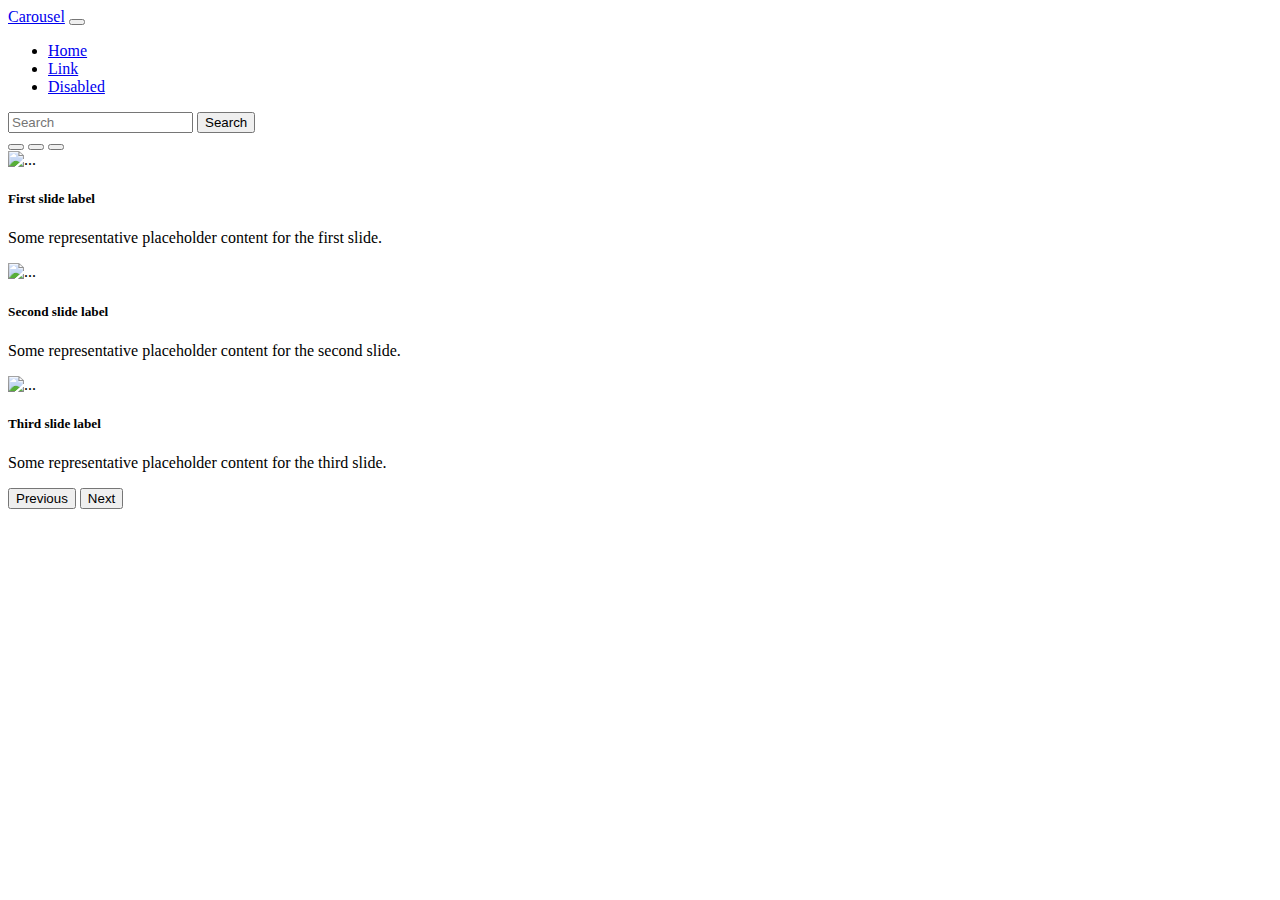
==== index.html @ de1210f0 "Add files via upload" ====
<!DOCTYPE html>
<html lang="en">
  <head>
    <meta charset="UTF-8" />
    <meta http-equiv="X-UA-Compatible" content="IE=edge" />
    <meta name="viewport" content="width=device-width, initial-scale=1.0" />
    <title>Carousel Page</title>
    <!-- <link
      rel="canonical"
      href="https://getbootstrap.com/docs/5.0/examples/carousel/"
    /> -->
    <!-- Bootstrap core CSS -->
    <link
      href="https://cdn.jsdelivr.net/npm/bootstrap@5.0.2/dist/css/bootstrap.min.css"
      rel="stylesheet"
      integrity="sha384-EVSTQN3/azprG1Anm3QDgpJLIm9Nao0Yz1ztcQTwFspd3yD65VohhpuuCOmLASjC"
      crossorigin="anonymous"
    />
    <!-- Custom style sheet -->
    <link rel="stylesheet" href="style.css" />
  </head>
  <body>
    <header>
      <nav class="navbar navbar-expand-lg navbar-dark bg-dark fixed-top">
        <div class="container-fluid">
          <a class="navbar-brand" href="#">Carousel</a>
          <button
            class="navbar-toggler"
            type="button"
            data-bs-toggle="collapse"
            data-bs-target="#navbarScroll"
            aria-controls="navbarScroll"
            aria-expanded="false"
            aria-label="Toggle navigation"
          >
            <span class="navbar-toggler-icon"></span>
          </button>
          <div class="collapse navbar-collapse" id="navbarScroll">
            <ul
              class="navbar-nav me-auto my-2 my-lg-0 navbar-nav-scroll"
              style="--bs-scroll-height: 100px"
            >
              <li class="nav-item">
                <a class="nav-link active" aria-current="page" href="#">Home</a>
              </li>
              <li class="nav-item">
                <a class="nav-link" href="#">Link</a>
              </li>

              <li class="nav-item">
                <a
                  class="nav-link disabled"
                  href="#"
                  tabindex="-1"
                  aria-disabled="true"
                  >Disabled</a
                >
              </li>
            </ul>
            <form class="d-flex">
              <input
                class="form-control me-2"
                type="search"
                placeholder="Search"
                aria-label="Search"
              />
              <button class="btn btn-outline-success" type="submit">
                Search
              </button>
            </form>
          </div>
        </div>
      </nav>
    </header>
    <div
      id="carouselExampleCaptions"
      class="carousel slide"
      data-bs-ride="carousel"
    >
      <div class="carousel-indicators">
        <button
          type="button"
          data-bs-target="#carouselExampleCaptions"
          data-bs-slide-to="0"
          class="active"
          aria-current="true"
          aria-label="Slide 1"
        ></button>
        <button
          type="button"
          data-bs-target="#carouselExampleCaptions"
          data-bs-slide-to="1"
          aria-label="Slide 2"
        ></button>
        <button
          type="button"
          data-bs-target="#carouselExampleCaptions"
          data-bs-slide-to="2"
          aria-label="Slide 3"
        ></button>
      </div>
      <div class="carousel-inner">
        <div class="carousel-item active">
          <img
            src="https://images.unsplash.com/photo-1663875928932-3bf9dba77e26?ixlib=rb-1.2.1&ixid=MnwxMjA3fDB8MHxwaG90by1wYWdlfHx8fGVufDB8fHx8&auto=format&fit=crop&w=1170&q=80"
            class="d-block w-100"
            alt="..."
          />
          <div class="carousel-caption d-none d-md-block">
            <h5>First slide label</h5>
            <p>Some representative placeholder content for the first slide.</p>
          </div>
        </div>
        <div class="carousel-item">
          <img
            src="https://images.unsplash.com/photo-1553531888-973dce69bd1f?ixlib=rb-1.2.1&ixid=MnwxMjA3fDF8MHxwaG90by1wYWdlfHx8fGVufDB8fHx8&auto=format&fit=crop&w=1460&q=80"
            class="d-block w-100"
            alt="..."
          />
          <div class="carousel-caption d-none d-md-block">
            <h5>Second slide label</h5>
            <p>Some representative placeholder content for the second slide.</p>
          </div>
        </div>
        <div class="carousel-item">
          <img
            src="https://images.unsplash.com/photo-1663895832076-5715b1f7c59b?ixlib=rb-1.2.1&ixid=MnwxMjA3fDB8MHxwaG90by1wYWdlfHx8fGVufDB8fHx8&auto=format&fit=crop&w=1170&q=80"
            class="d-block w-100"
            alt="..."
          />
          <div class="carousel-caption d-none d-md-block">
            <h5>Third slide label</h5>
            <p>Some representative placeholder content for the third slide.</p>
          </div>
        </div>
      </div>
      <button
        class="carousel-control-prev"
        type="button"
        data-bs-target="#carouselExampleCaptions"
        data-bs-slide="prev"
      >
        <span class="carousel-control-prev-icon" aria-hidden="true"></span>
        <span class="visually-hidden">Previous</span>
      </button>
      <button
        class="carousel-control-next"
        type="button"
        data-bs-target="#carouselExampleCaptions"
        data-bs-slide="next"
      >
        <span class="carousel-control-next-icon" aria-hidden="true"></span>
        <span class="visually-hidden">Next</span>
      </button>
    </div>
    <!-- Bootstrap JS -->
    <script
      src="https://cdn.jsdelivr.net/npm/bootstrap@5.0.2/dist/js/bootstrap.bundle.min.js"
      integrity="sha384-MrcW6ZMFYlzcLA8Nl+NtUVF0sA7MsXsP1UyJoMp4YLEuNSfAP+JcXn/tWtIaxVXM"
      crossorigin="anonymous"
    ></script>
  </body>
</html>
---- style.css ----
.carousel-item {
  max-height: 600px;
}
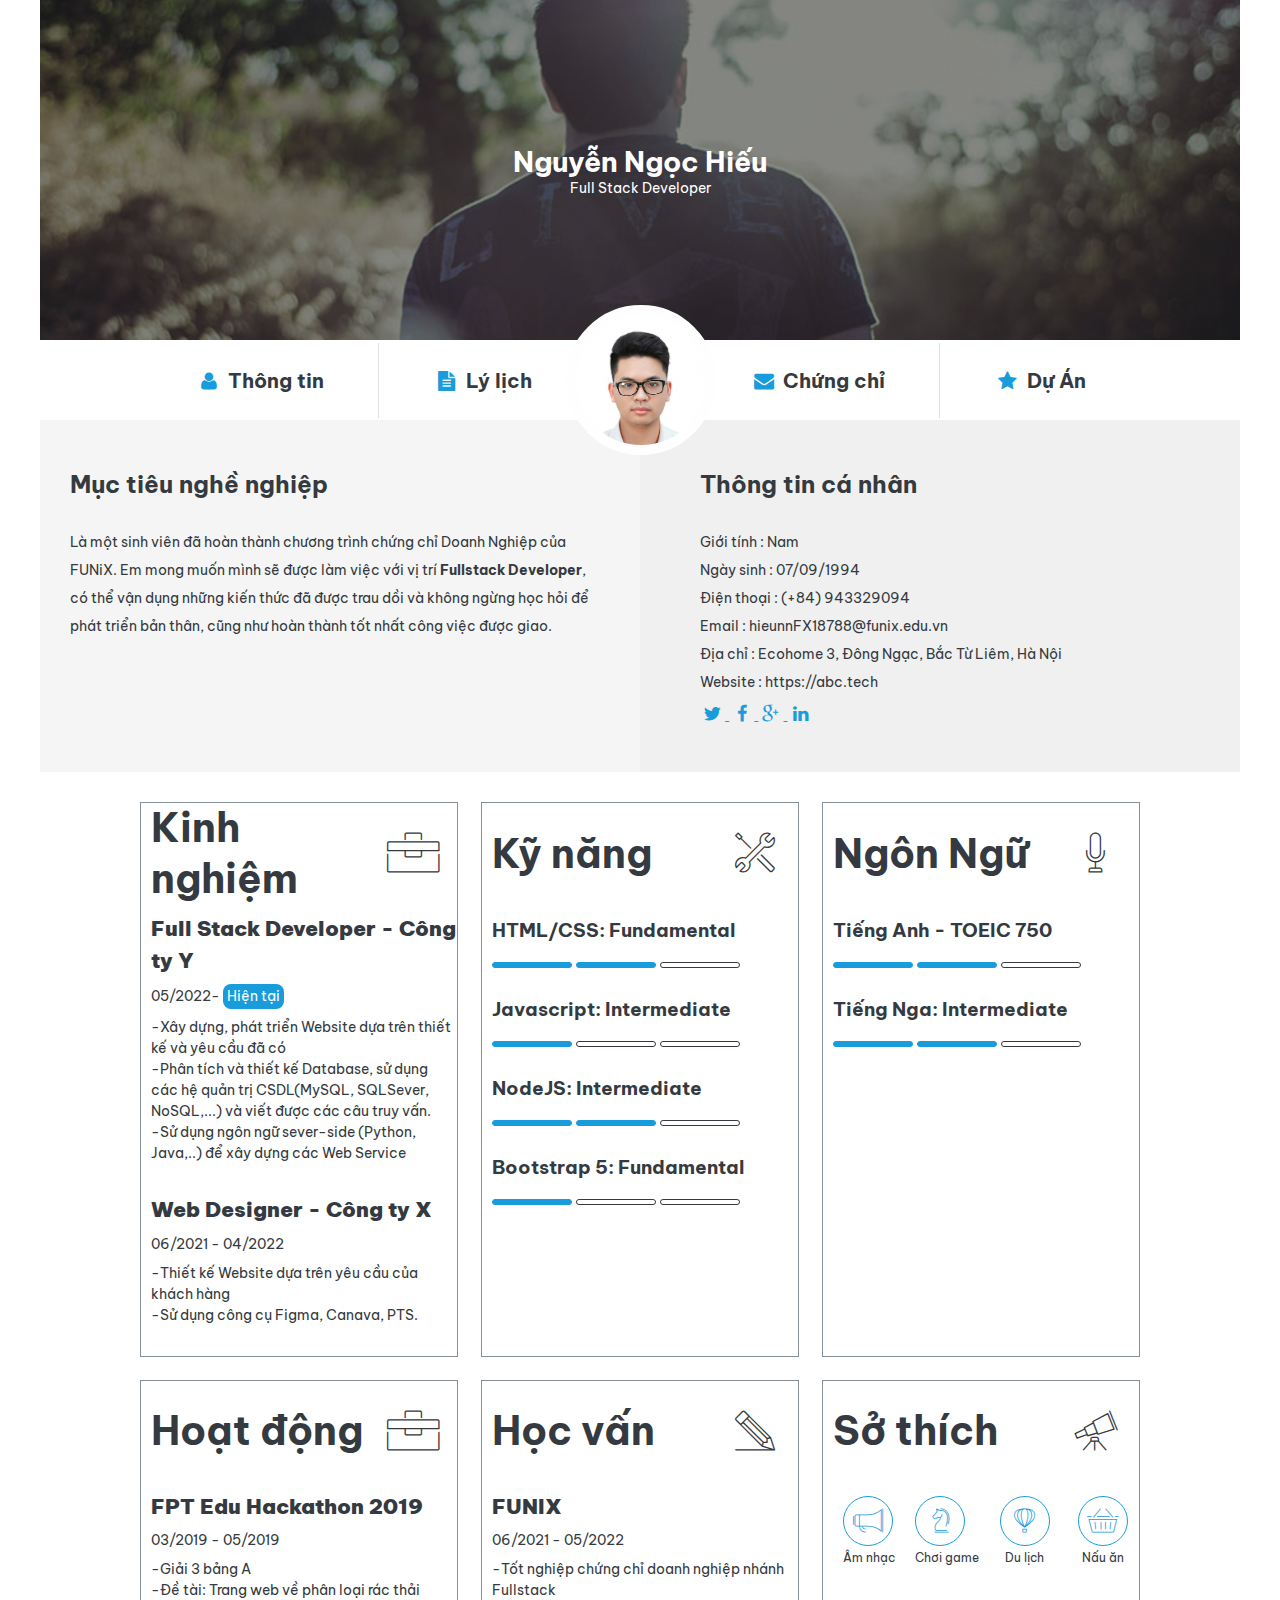
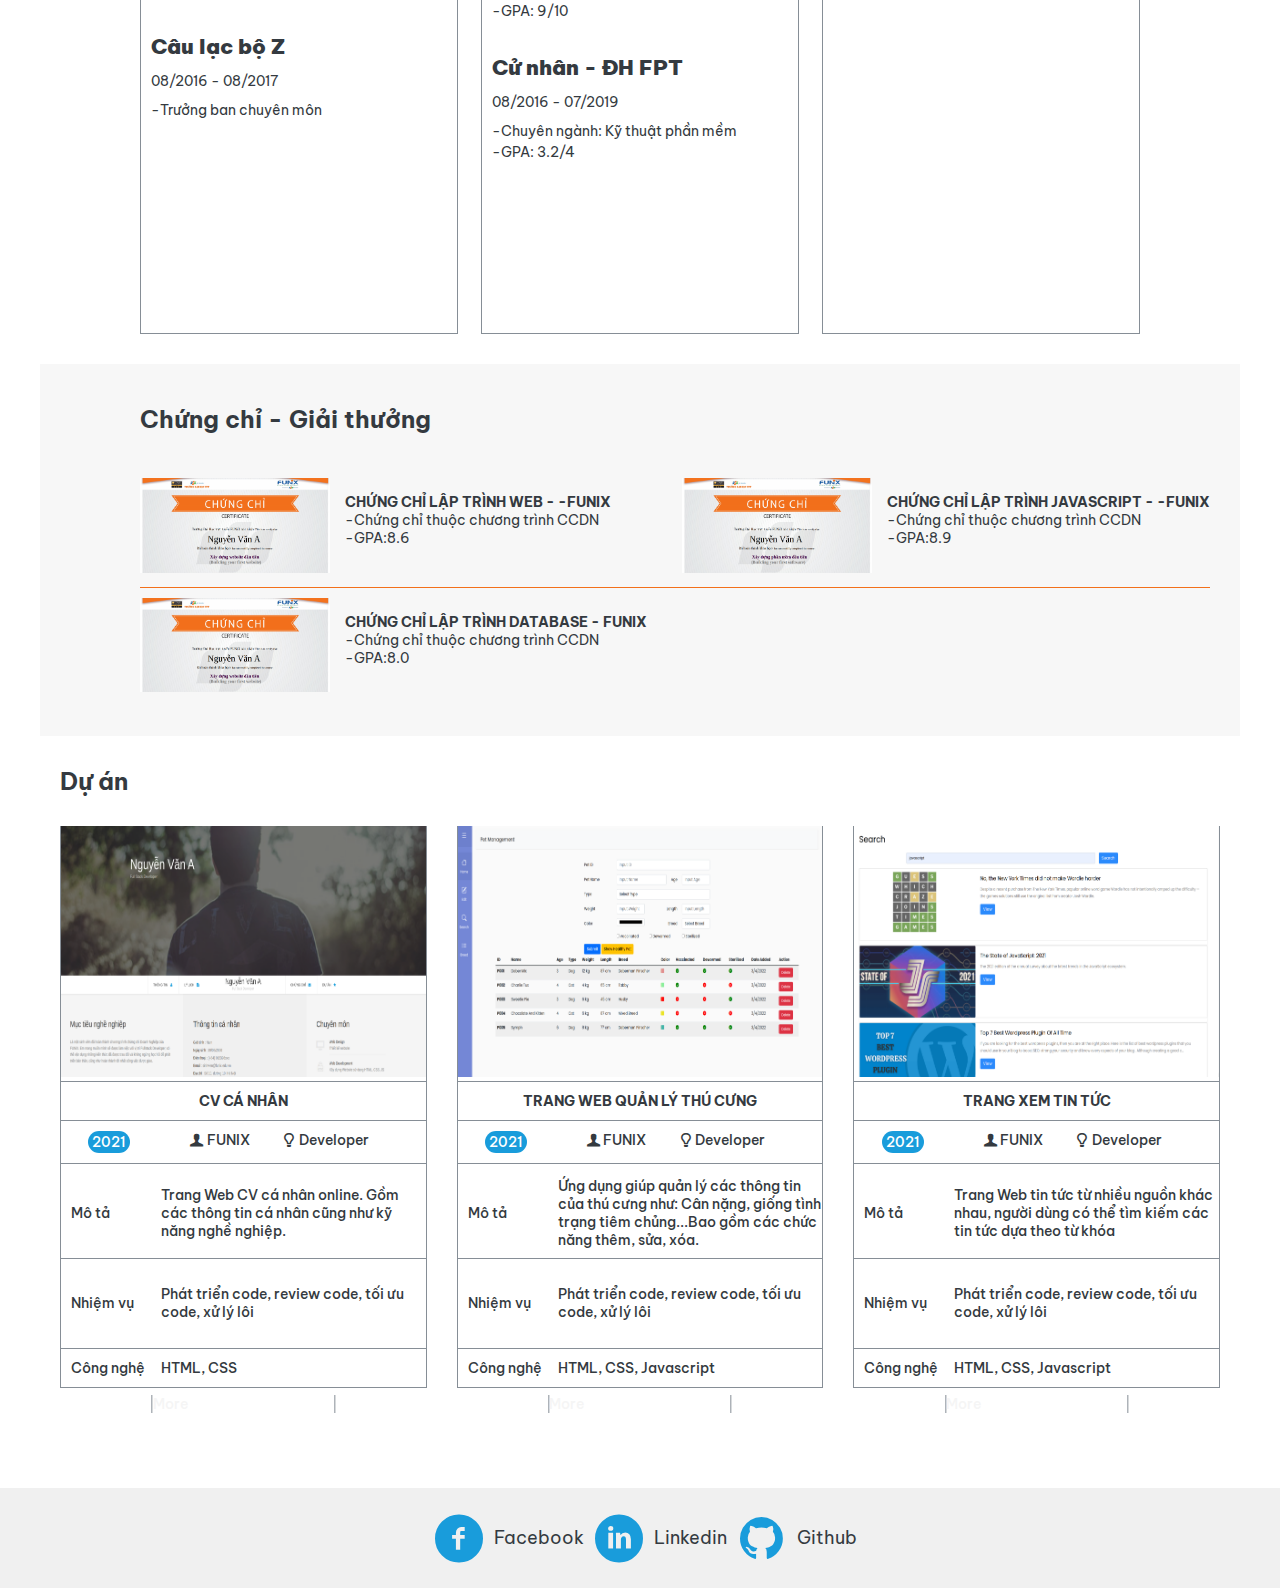
==== commit 9bb14ae5: "Add files via upload" ====
--- a/index.html
+++ b/index.html
@@ -1,163 +1,548 @@
-<!DOCTYPE html>
-<html lang="en">
-  <head>
-    <meta charset="UTF-8" />
-    <meta http-equiv="X-UA-Compatible" content="IE=edge" />
-    <meta name="viewport" content="width=device-width, initial-scale=1.0" />
-    <title>Carousel Page</title>
-    <!-- <link
-      rel="canonical"
-      href="https://getbootstrap.com/docs/5.0/examples/carousel/"
-    /> -->
-    <!-- Bootstrap core CSS -->
-    <link
-      href="https://cdn.jsdelivr.net/npm/bootstrap@5.0.2/dist/css/bootstrap.min.css"
-      rel="stylesheet"
-      integrity="sha384-EVSTQN3/azprG1Anm3QDgpJLIm9Nao0Yz1ztcQTwFspd3yD65VohhpuuCOmLASjC"
-      crossorigin="anonymous"
-    />
-    <!-- Custom style sheet -->
-    <link rel="stylesheet" href="style.css" />
-  </head>
-  <body>
-    <header>
-      <nav class="navbar navbar-expand-lg navbar-dark bg-dark fixed-top">
-        <div class="container-fluid">
-          <a class="navbar-brand" href="#">Carousel</a>
-          <button
-            class="navbar-toggler"
-            type="button"
-            data-bs-toggle="collapse"
-            data-bs-target="#navbarScroll"
-            aria-controls="navbarScroll"
-            aria-expanded="false"
-            aria-label="Toggle navigation"
-          >
-            <span class="navbar-toggler-icon"></span>
-          </button>
-          <div class="collapse navbar-collapse" id="navbarScroll">
-            <ul
-              class="navbar-nav me-auto my-2 my-lg-0 navbar-nav-scroll"
-              style="--bs-scroll-height: 100px"
-            >
-              <li class="nav-item">
-                <a class="nav-link active" aria-current="page" href="#">Home</a>
-              </li>
-              <li class="nav-item">
-                <a class="nav-link" href="#">Link</a>
-              </li>
-
-              <li class="nav-item">
-                <a
-                  class="nav-link disabled"
-                  href="#"
-                  tabindex="-1"
-                  aria-disabled="true"
-                  >Disabled</a
-                >
-              </li>
-            </ul>
-            <form class="d-flex">
-              <input
-                class="form-control me-2"
-                type="search"
-                placeholder="Search"
-                aria-label="Search"
-              />
-              <button class="btn btn-outline-success" type="submit">
-                Search
-              </button>
-            </form>
-          </div>
-        </div>
-      </nav>
-    </header>
-    <div
-      id="carouselExampleCaptions"
-      class="carousel slide"
-      data-bs-ride="carousel"
-    >
-      <div class="carousel-indicators">
-        <button
-          type="button"
-          data-bs-target="#carouselExampleCaptions"
-          data-bs-slide-to="0"
-          class="active"
-          aria-current="true"
-          aria-label="Slide 1"
-        ></button>
-        <button
-          type="button"
-          data-bs-target="#carouselExampleCaptions"
-          data-bs-slide-to="1"
-          aria-label="Slide 2"
-        ></button>
-        <button
-          type="button"
-          data-bs-target="#carouselExampleCaptions"
-          data-bs-slide-to="2"
-          aria-label="Slide 3"
-        ></button>
-      </div>
-      <div class="carousel-inner">
-        <div class="carousel-item active">
-          <img
-            src="https://images.unsplash.com/photo-1663875928932-3bf9dba77e26?ixlib=rb-1.2.1&ixid=MnwxMjA3fDB8MHxwaG90by1wYWdlfHx8fGVufDB8fHx8&auto=format&fit=crop&w=1170&q=80"
-            class="d-block w-100"
-            alt="..."
-          />
-          <div class="carousel-caption d-none d-md-block">
-            <h5>First slide label</h5>
-            <p>Some representative placeholder content for the first slide.</p>
-          </div>
-        </div>
-        <div class="carousel-item">
-          <img
-            src="https://images.unsplash.com/photo-1553531888-973dce69bd1f?ixlib=rb-1.2.1&ixid=MnwxMjA3fDF8MHxwaG90by1wYWdlfHx8fGVufDB8fHx8&auto=format&fit=crop&w=1460&q=80"
-            class="d-block w-100"
-            alt="..."
-          />
-          <div class="carousel-caption d-none d-md-block">
-            <h5>Second slide label</h5>
-            <p>Some representative placeholder content for the second slide.</p>
-          </div>
-        </div>
-        <div class="carousel-item">
-          <img
-            src="https://images.unsplash.com/photo-1663895832076-5715b1f7c59b?ixlib=rb-1.2.1&ixid=MnwxMjA3fDB8MHxwaG90by1wYWdlfHx8fGVufDB8fHx8&auto=format&fit=crop&w=1170&q=80"
-            class="d-block w-100"
-            alt="..."
-          />
-          <div class="carousel-caption d-none d-md-block">
-            <h5>Third slide label</h5>
-            <p>Some representative placeholder content for the third slide.</p>
-          </div>
-        </div>
-      </div>
-      <button
-        class="carousel-control-prev"
-        type="button"
-        data-bs-target="#carouselExampleCaptions"
-        data-bs-slide="prev"
-      >
-        <span class="carousel-control-prev-icon" aria-hidden="true"></span>
-        <span class="visually-hidden">Previous</span>
-      </button>
-      <button
-        class="carousel-control-next"
-        type="button"
-        data-bs-target="#carouselExampleCaptions"
-        data-bs-slide="next"
-      >
-        <span class="carousel-control-next-icon" aria-hidden="true"></span>
-        <span class="visually-hidden">Next</span>
-      </button>
-    </div>
-    <!-- Bootstrap JS -->
-    <script
-      src="https://cdn.jsdelivr.net/npm/bootstrap@5.0.2/dist/js/bootstrap.bundle.min.js"
-      integrity="sha384-MrcW6ZMFYlzcLA8Nl+NtUVF0sA7MsXsP1UyJoMp4YLEuNSfAP+JcXn/tWtIaxVXM"
-      crossorigin="anonymous"
-    ></script>
-  </body>
-</html>
+<!DOCTYPE html>
+<html lang="en">
+  <head>
+    <meta charset="UTF-8" />
+    <meta http-equiv="X-UA-Compatible" content="IE=edge" />
+    <meta name="viewport" content="width=device-width, initial-scale=1.0" />
+    <link href="https://cdn.jsdelivr.net/npm/bootstrap@5.0.2/dist/css/bootstrap.min.css" rel="stylesheet" integrity="sha384-EVSTQN3/azprG1Anm3QDgpJLIm9Nao0Yz1ztcQTwFspd3yD65VohhpuuCOmLASjC" crossorigin="anonymous">
+    <link rel="stylesheet" href="./css/laptop.css">
+    <link rel="stylesheet" href="./css/tablet.css">
+    <link rel="stylesheet" href="./css/mobile.css" />
+    <link rel="stylesheet" href="./css/font.css" />
+    <link rel="preconnect" href="https://fonts.googleapis.com" />
+    <link rel="preconnect" href="https://fonts.gstatic.com" crossorigin />
+    <link
+      href="https://fonts.googleapis.com/css2?family=Be+Vietnam+Pro:wght@400;500;600;700&display=swap"
+      rel="stylesheet"
+    />
+    <title>Assignment 03</title>
+  </head>
+  <body>
+    <div id="banner">
+      <div class="banner-img container">
+				<div class="text-banner">
+					<h1>Nguyễn Ngọc Hiếu</h1>
+					<span>Full Stack Developer</span>
+				</div>
+			</div>
+    </div>
+    <section class="container" id="nav-bar">
+      <nav class="container nav-container">
+        <div class="nav-items nav-items--right-border">
+          <i class="icon-user"></i>
+          <a href="#">Thông tin</a>
+        </div>
+        <div class="nav-items nav-items--right-border">
+          <i class="icon-doc-text-inv"></i>
+          <a href="#">Lý lịch</a>
+        </div>
+        <div class="nav-avatar nav-items">
+          <div class="nav-img"></div>
+        </div>
+        <div class="nav-items nav-items--left-border">
+          <i class="icon-mail-alt"></i>
+          <a href="#">Chứng chỉ</a>
+        </div>
+        <div class="nav-items nav-items--left-border">
+          <i class="icon-star-1"></i>
+          <a href="#">Dự Án</a>
+        </div>
+      </nav>
+    </section>
+    <section id="about">
+      <div class="container container-grid">
+        <div id="target">
+          <h1 class="section-title">Mục tiêu nghề nghiệp</h1>
+          <p>
+            Là một sinh viên đã hoàn thành chương trình chứng chỉ Doanh Nghiệp
+            của FUNiX. Em mong muốn mình sẽ được làm việc với vị trí
+            <b>Fullstack Developer</b>, có thể vận dụng những kiến thức đã được
+            trau dồi và không ngừng học hỏi để phát triển bản thân, cũng như
+            hoàn thành tốt nhất công việc được giao.
+          </p>
+        </div>
+        <div id="personal-info">
+          <h1 class="section-title">Thông tin cá nhân</h1>
+          <ul class="mt-40 info">
+            <li><span>Giới tính</span> : Nam</li>
+            <li><span>Ngày sinh</span> : 07/09/1994</li>
+            <li><span>Điện thoại</span> : (+84) 943329094</li>
+            <li><span>Email</span> : hieunnFX18788@funix.edu.vn</li>
+            <li><span>Địa chỉ</span> : Ecohome 3, Đông Ngạc, Bắc Từ Liêm, Hà Nội</li>
+            <li><span>Website</span> : https://abc.tech</li>
+          </ul>
+          <div class="info-social">
+            <a href="#" class="icon-social">
+              <i class="icon-twitter"></i>
+            </a>
+            <a href="#" class="icon-social">
+              <i class="icon-facebook"></i>
+            </a>
+            <a href="#" class="icon-social">
+              <i class="icon-gplus"></i>
+            </a>
+            <a href="#" class="icon-social">
+              <i class="icon-linkedin"></i>
+            </a>
+          </div>
+        </div>
+      </div>
+    </section>
+    <section id="job-info" class="container">
+      <div class="container job-info-grid">
+        <div class="job-info-grid-items">
+          <div class="info-header">
+            <h1>Kinh nghiệm</h1>
+          </div>
+          <div class="info-icon">
+            <i class="ic-toolbox"></i>
+          </div>
+          <div class="info-content">
+            <ul>
+              <li>
+                <h2><strong>Full Stack Developer - Công ty Y</strong></h2>
+                <div class="info-time">
+                  <span>05/2022-</span>
+                  <div class="text-effect">Hiện tại</div>
+                </div>
+                <p>
+                  -Xây dựng, phát triển Website dựa trên thiết kế và yêu cầu đã
+                  có
+                  <br />
+                  -Phân tích và thiết kế Database, sử dụng các hệ quản trị
+                  CSDL(MySQL, SQLSever, NoSQL,...) và viết được các câu truy
+                  vấn.
+                  <br />
+                  -Sử dụng ngôn ngữ sever-side (Python, Java,..) để xây dựng các
+                  Web Service <br />
+                </p>
+              </li>
+              <li>
+                <h2><strong>Web Designer - Công ty X</strong></h2>
+                <div class="info-time">
+                  <span>06/2021 - 04/2022</span>
+                </div>
+                <p>
+                  -Thiết kế Website dựa trên yêu cầu của khách hàng
+                  <br />
+                  -Sử dụng công cụ Figma, Canava, PTS.
+                  <br />
+                </p>
+              </li>
+            </ul>
+          </div>
+        </div>
+        <div class="job-info-grid-items">
+          <div class="info-header">
+            <h1>Kỹ năng</h1>
+          </div>
+          <div class="info-icon">
+            <i class="ic-tools-2"></i>
+          </div>
+          <div class="info-content">
+            <div class="skill-container">
+              <h3 class="skill-header">HTML/CSS: Fundamental</h3>
+              <div class="sikll-ilus">
+                <span class="ilus-icon ilus-icon--blue"></span>
+                <span class="ilus-icon ilus-icon--blue"></span>
+                <span class="ilus-icon"></span>
+              </div>
+            </div>
+
+            <div class="skill-container">
+              <h3 class="skill-header">Javascript: Intermediate</h3>
+              <div class="sikll-ilus">
+                <span class="ilus-icon ilus-icon--blue"></span>
+                <span class="ilus-icon"></span>
+                <span class="ilus-icon"></span>
+              </div>
+            </div>
+
+            <div class="skill-container">
+              <h3 class="skill-header">NodeJS: Intermediate</h3>
+              <div class="sikll-ilus">
+                <span class="ilus-icon ilus-icon--blue"></span>
+                <span class="ilus-icon ilus-icon--blue"></span>
+                <span class="ilus-icon"></span>
+              </div>
+            </div>
+
+            <div class="skill-container">
+              <h3 class="skill-header">Bootstrap 5: Fundamental</h3>
+              <div class="sikll-ilus">
+                <span class="ilus-icon ilus-icon--blue"></span>
+                <span class="ilus-icon"></span>
+                <span class="ilus-icon"></span>
+              </div>
+            </div>
+          </div>
+        </div>
+        <div class="job-info-grid-items">
+          <div class="info-header">
+            <h1>Ngôn Ngữ</h1>
+          </div>
+          <div class="info-icon">
+            <i class="ic-mic"></i>
+          </div>
+          <div class="info-content">
+            <div class="skill-container">
+              <h3 class="skill-header">Tiếng Anh - TOEIC 750</h3>
+              <div class="sikll-ilus">
+                <span class="ilus-icon ilus-icon--blue"></span>
+                <span class="ilus-icon ilus-icon--blue"></span>
+                <span class="ilus-icon"></span>
+              </div>
+            </div>
+
+            <div class="skill-container">
+              <h3 class="skill-header">Tiếng Nga: Intermediate</h3>
+              <div class="sikll-ilus">
+                <span class="ilus-icon ilus-icon--blue"></span>
+                <span class="ilus-icon ilus-icon--blue"></span>
+                <span class="ilus-icon"></span>
+              </div>
+            </div>
+          </div>
+        </div>
+        <div class="job-info-grid-items">
+          <div class="info-header">
+            <h1>Hoạt động</h1>
+          </div>
+          <div class="info-icon">
+            <i class="ic-toolbox"></i>
+          </div>
+          <div class="info-content">
+            <ul>
+              <li>
+                <h2><strong>FPT Edu Hackathon 2019</strong></h2>
+                <div class="info-time">
+                  <span>03/2019 - 05/2019</span>
+                </div>
+                <p>
+                  -Giải 3 bảng A
+                  <br />
+                  -Đề tài: Trang web về phân loại rác thải
+                  <br />
+                </p>
+              </li>
+              <li>
+                <h2><strong>Câu lạc bộ Z</strong></h2>
+                <div class="info-time">
+                  <span>08/2016 - 08/2017</span>
+                </div>
+                <p>-Trưởng ban chuyên môn</p>
+              </li>
+            </ul>
+          </div>
+        </div>
+        <div class="job-info-grid-items">
+          <div class="info-header">
+            <h1>Học vấn</h1>
+          </div>
+          <div class="info-icon">
+            <i class="ic-pencil"></i>
+          </div>
+          <div class="info-content">
+            <ul>
+              <li>
+                <h2><strong>FUNIX</strong></h2>
+                <div class="info-time">
+                  <span>06/2021 - 05/2022</span>
+                </div>
+                <p>
+                  -Tốt nghiệp chứng chỉ doanh nghiệp nhánh Fullstack
+                  <br />
+                  -GPA: 9/10
+                  <br />
+                </p>
+              </li>
+              <li>
+                <h2><strong>Cử nhân - ĐH FPT</strong></h2>
+                <div class="info-time">
+                  <span>08/2016 - 07/2019</span>
+                </div>
+                <p>
+                  -Chuyên ngành: Kỹ thuật phần mềm
+                  <br />
+                  -GPA: 3.2/4
+                  <br />
+                </p>
+              </li>
+            </ul>
+          </div>
+        </div>
+        <div class="job-info-grid-items">
+          <div class="info-header">
+            <h1>Sở thích</h1>
+          </div>
+          <div class="info-icon">
+            <i class="ic-telescope"></i>
+          </div>
+          <div class="info-content hobby-grid">
+            <div class="hobby-items">
+              <div class="hobby-icon"><i class="ic-megaphone"></i><br /></div>
+              <div class="hobby-text">Âm nhạc</div>
+            </div>
+
+            <div class="hobby-items">
+              <div class="hobby-icon"><i class="ic-strategy"></i><br /></div>
+              <div class="hobby-text">Chơi game</div>
+            </div>
+
+            <div class="hobby-items">
+              <div class="hobby-icon">
+                <i class="ic-hotairballoon"></i><br />
+              </div>
+              <div class="hobby-text">Du lịch</div>
+            </div>
+
+            <div class="hobby-items">
+              <div class="hobby-icon"><i class="ic-basket"></i><br /></div>
+              <div class="hobby-text">Nấu ăn</div>
+            </div>
+          </div>
+        </div>
+      </div>
+    </section>
+    <section id="certificate">
+      <div class="container certificate-container">
+        <h1 class="section-title">Chứng chỉ - Giải thưởng</h1>
+
+        <div class="line1">
+          <div class="block block-border-mobile block-border-tablet">
+            <div class="block-img">
+              <img class="img-pic" src="images/Cert_DBI.png" alt="Certificate 1" />
+            </div>
+            <p class="block-text">
+              <strong>CHỨNG CHỈ LẬP TRÌNH WEB - -FUNIX</strong><br />
+              -Chứng chỉ thuộc chương trình CCDN <br />
+              -GPA:8.6 <br />
+            </p>
+          </div>
+          <div class="block block-border-mobile">
+            <div class="block-img">
+              <img class="img-pic" src="images/Cert_PRF.png" alt="Certificate 2" />
+            </div>
+            <p class="block-text">
+              <strong>CHỨNG CHỈ LẬP TRÌNH JAVASCRIPT - -FUNIX</strong><br />
+              -Chứng chỉ thuộc chương trình CCDN <br />
+              -GPA:8.9 <br />
+            </p>
+          </div>
+        </div>
+        <div class="line2">
+          <div class="block block-border-mobile">
+            <div block-img>
+              <img class="img-pic" src="images/Cert_WEB.png" alt="Certificate 3" />
+            </div>
+            <p class="block-text">
+              <strong>CHỨNG CHỈ LẬP TRÌNH DATABASE - FUNIX</strong><br />
+              -Chứng chỉ thuộc chương trình CCDN <br />
+              -GPA:8.0 <br />
+            </p>
+          </div>
+        </div>
+      </div>
+    </section>
+    <section id="project">
+      <div class="container ">
+				<h1 class="project-section-title">Dự án</h1>
+				<div class="container project-grid">
+<!-- Project 1 -->
+<div class="project1">
+	<div class="project-img">
+		<img src="images/project_1.png" alt="Project 1">
+	</div>
+	<div class="project-title">
+		<strong>
+
+			CV CÁ NHÂN
+		</strong>
+	</div>
+  <!-- test project1-line3  -->
+  <div class="project1-line3">
+	
+		<div class="project-time">2021</div>
+    <div class="wrap">
+
+      <div class="project-company">
+        <i class="icon-user-1"></i>
+        <div>FUNIX</div>
+      </div>
+      <div class="project-position">
+        <i class="icon-lamp"></i>
+        <div>Developer</div>
+      </div>
+    </div>
+	
+</div>
+	<div class="project-line4">
+		<div class="line4-left">Mô tả</div>
+		<div class="line4-right">
+			<span class="project-des">
+				Trang Web CV cá nhân online. Gồm các thông tin cá nhân cũng như kỹ năng nghề nghiệp.
+			</span>
+		</div>
+		<div class="line4-left">Nhiệm vụ</div>
+		<div class="line4-right">
+			<span>
+				Phát triển code, review code, tối ưu code, xử lý lôi
+			</span>
+		</div>
+		<div class="line4-left">Công nghệ</div>
+		<div class="line4-right">
+			<span>
+				HTML, CSS
+			</span>
+		</div>
+	</div>
+  <!-- advance button -->
+  <div class="btn btn-primary">
+    <a href="Advance/project1.html">More</a>
+  </div>
+</div>
+<!-- Project 2 -->
+<div class="project1">
+	<div class="project-img">
+		<img src="images/project_2.png" alt="Project 2">
+	</div>
+	<div class="project-title">
+		<strong>
+
+			TRANG WEB QUẢN LÝ THÚ CƯNG
+		</strong>
+	</div>
+<div class="project1-line3">
+	
+		<div class="project-time">2021</div>
+    <div class="wrap">
+
+      <div class="project-company">
+        <i class="icon-user-1"></i>
+        <div>FUNIX</div>
+      </div>
+      <div class="project-position">
+        <i class="icon-lamp"></i>
+        <div>Developer</div>
+      </div>
+    </div>
+	
+</div>
+	<div class="project-line4">
+		<div class="line4-left">Mô tả</div>
+		<div class="line4-right">
+			<span class="project-des">
+				Ứng dụng giúp quản lý các thông tin của thú cưng như: Cân nặng, giống
+				tình trạng tiêm chủng...Bao gồm các chức năng thêm, sửa, xóa.
+			</span>
+		</div>
+		<div class="line4-left">Nhiệm vụ</div>
+		<div class="line4-right">
+			<span>
+				Phát triển code, review code, tối ưu code, xử lý lôi
+			</span>
+		</div>
+		<div class="line4-left">Công nghệ</div>
+		<div class="line4-right">
+			<span>
+				HTML, CSS, Javascript
+			</span>
+		</div>
+	</div>
+   <!-- advance button -->
+   <div class="btn btn-primary">
+    <a href="Advance/project2.html">More</a>
+  </div>
+</div>
+<!-- Project 3 -->
+<div class="project1">
+	<div class="project-img">
+		<img src="images/project_3.png" alt="Project 3">
+	</div>
+	<div class="project-title">
+		<strong>
+
+			TRANG XEM TIN TỨC
+		</strong>
+	</div>
+  <div class="project1-line3">
+	
+		<div class="project-time">2021</div>
+    <div class="wrap">
+
+      <div class="project-company">
+        <i class="icon-user-1"></i>
+        <div>FUNIX</div>
+      </div>
+      <div class="project-position">
+        <i class="icon-lamp"></i>
+        <div>Developer</div>
+      </div>
+    </div>
+	
+</div>
+	<div class="project-line4">
+		<div class="line4-left">Mô tả</div>
+		<div class="line4-right">
+			<span class="project-des">
+				Trang Web tin tức từ nhiều nguồn khác nhau, người dùng có thể tìm
+				kiếm các tin tức dựa theo từ khóa
+			</span>
+		</div>
+		<div class="line4-left">Nhiệm vụ</div>
+		<div class="line4-right">
+			<span>
+				Phát triển code, review code, tối ưu code, xử lý lôi
+			</span>
+		</div>
+		<div class="line4-left">Công nghệ</div>
+		<div class="line4-right">
+			<span>
+				HTML, CSS, Javascript
+			</span>
+		</div>
+	</div>
+   <!-- advance button -->
+   <div class="btn btn-primary">
+    <a href="Advance/project3.html">More</a>
+  </div>
+</div>
+        
+    </section>
+    <section id="footer">
+      <div class="footer-container">
+        <ul>
+          <li>
+						<a href="#">
+
+							<i class="icon-facebook-circled footer-icon"></i>
+						<div class="footer-text">
+							Facebook
+						</div>
+						</a>
+					</li>
+          <li>
+						<a href="#">
+
+							<i class="icon-linkedin-circled footer-icon"></i>
+							<div class="footer-text">
+								Linkedin
+							</div>
+						</a>
+					</li>
+          <li>
+						<a href="#">
+
+							<i class="icon-github-circled footer-icon"></i>
+							<div class="footer-text">
+								Github
+							</div>
+						</a>
+					</li>
+        </ul>
+      </div>
+    </section>
+    <script src="https://cdn.jsdelivr.net/npm/@popperjs/core@2.9.2/dist/umd/popper.min.js" integrity="sha384-IQsoLXl5PILFhosVNubq5LC7Qb9DXgDA9i+tQ8Zj3iwWAwPtgFTxbJ8NT4GN1R8p" crossorigin="anonymous"></script>
+<script src="https://cdn.jsdelivr.net/npm/bootstrap@5.0.2/dist/js/bootstrap.min.js" integrity="sha384-cVKIPhGWiC2Al4u+LWgxfKTRIcfu0JTxR+EQDz/bgldoEyl4H0zUF0QKbrJ0EcQF" crossorigin="anonymous"></script>
+  </body>
+</html>
--- a/css/laptop.css
+++ b/css/laptop.css
@@ -0,0 +1,414 @@
+/* Common */
+/* COLOR
+GRAY 1: #868e96
+GRAY 2: #f7f7f7
+ */
+
+* {
+  margin: 0;
+  padding: 0;
+  box-sizing: border-box;
+}
+
+html {
+  font-family: "Be Vietnam Pro", sans-serif;
+  color: #343a40;
+  font-size: 14px;
+}
+
+.container {
+  width: 1200px;
+  margin: 0 auto;
+}
+
+#nav-bar {
+  text-align: center;
+}
+
+.section-title {
+  margin-bottom: 20px;
+}
+
+/* Section1: Banner */
+
+.banner-img {
+  height: 340px;
+  background-image: linear-gradient(rgba(0, 0, 0, 0.45), rgba(0, 0, 0, 0.45)),
+    url(../images/banner.jpg);
+  background-size: cover;
+
+  position: relative;
+}
+.text-banner {
+  text-align: center;
+  color: #fff;
+  position: absolute;
+  top: 50%;
+  left: 50%;
+  transform: translate(-50%, -50%);
+}
+
+/* Section 2: Navbar */
+#nav-bar {
+  height: 80px;
+  font-size: 14px;
+}
+
+.nav-items a {
+  text-decoration: none;
+  color: #343a40;
+  font-size: 20px;
+  font-weight: 700;
+}
+.nav-items i {
+  font-size: 14px;
+  padding-right: 5px;
+  color: #199cdb;
+  font-size: 20px;
+}
+.nav-items {
+  display: inline-flex;
+  justify-content: center;
+  align-items: center;
+  padding: 25px 54px;
+}
+
+.nav-container {
+  display: flex;
+  justify-content: center;
+  align-items: center;
+  width: 100%;
+  height: 100%;
+}
+
+.nav-items--right-border {
+  border-right: 1px solid #dededfea;
+}
+
+.nav-items--left-border {
+  border-left: 1px solid #dededfea;
+}
+.nav-img {
+  width: 150px;
+  height: 150px;
+  border: 10px solid rgb(254, 254, 254);
+  border-radius: 50%;
+  background-image: url(../images/Nguyen\ Ngoc\ Hieu_pic.JPG);
+  background-size: cover;
+  position: absolute;
+}
+
+.nav-avatar {
+  position: relative;
+}
+
+/* Section 3: About */
+.container.container-grid {
+  display: grid;
+  grid-template-columns: 1fr 1fr;
+  height: 352px;
+}
+
+.info li {
+  list-style-type: none;
+}
+
+#target {
+  padding-right: 40px;
+  background-color: #f5f5f5;
+  padding-left: 30px;
+}
+#personal-info {
+  padding-left: 60px;
+  background-color: #f0f0f0;
+}
+#target,
+#personal-info {
+  padding-top: 40px;
+  line-height: 2;
+}
+
+.icon-social {
+  font-size: 18px;
+  color: #199cdb;
+}
+
+#target h1,
+#personal-info h1 {
+  font-size: 24px;
+}
+
+/* Section 4: Job info */
+.job-info-grid {
+  width: 1000px;
+  margin: 30px 100px 0 100px;
+  display: grid;
+  grid-template-columns: 1fr 1fr 1fr;
+  grid-template-rows: 1fr 1fr;
+  gap: 23px;
+}
+
+.job-info-grid-items {
+  display: grid;
+  grid-template-rows: 100px 3fr;
+  grid-template-columns: 3fr 1fr;
+  padding-left: 10px;
+  padding-bottom: 10px;
+  border: 1px solid #868e96;
+}
+.info-content {
+  grid-column: 1/-1;
+}
+
+.info-header {
+  display: flex;
+  justify-content: flex-start;
+  align-items: center;
+  font-size: 20px;
+}
+.info-icon {
+  display: flex;
+  justify-content: center;
+  align-items: center;
+  font-size: 40px;
+  padding-right: 10px;
+}
+
+.info-content li {
+  line-height: 1.5;
+  padding-top: 10px;
+  list-style: none;
+  padding-bottom: 20px;
+}
+.info-time {
+  display: inline-block;
+  padding: 8px 0;
+}
+.text-effect {
+  display: inline-block;
+  background-color: #199cdb;
+  color: #fff;
+  padding: 2px 4px;
+  border-radius: 8px;
+}
+
+.skill-container {
+  padding-bottom: 10px;
+  font-size: 16px;
+}
+.skill-header {
+  padding-top: 15px;
+  padding-bottom: 10px;
+}
+
+.ilus-icon {
+  display: inline-block;
+  padding-left: 10px;
+  width: 80px;
+  height: 6px;
+  border: 1px solid;
+  border-radius: 3px;
+}
+
+.ilus-icon--blue {
+  background-color: #199cdb;
+  border: 1px solid #199cdb;
+}
+
+.hobby-grid {
+  display: grid;
+  grid-template-columns: repeat(4, 1fr);
+  gap: 5px;
+  padding-top: 15px;
+}
+
+.hobby-items i {
+  font-size: 24px;
+  color: #199cdb;
+}
+.hobby-items {
+  text-align: center;
+  justify-self: center;
+}
+.hobby-icon {
+  display: flex;
+  justify-content: center;
+  align-items: center;
+  width: 50px;
+  height: 50px;
+  border: 1px solid #199cdb;
+  border-radius: 50%;
+}
+
+.hobby-text {
+  font-size: 12px;
+  padding-top: 4px;
+}
+
+/* Section 5: Certificates */
+.line1 {
+  display: flex;
+  justify-content: space-between;
+  padding-bottom: 10px;
+  border-bottom: 1px solid #f2701b;
+}
+.line2 {
+  padding-top: 10px;
+}
+.block {
+  display: flex;
+}
+
+.block-text {
+  padding-left: 15px;
+  padding-top: 15px;
+}
+
+.img-pic {
+  width: 190px;
+}
+
+.certificate-container h1 {
+  padding-bottom: 24px;
+  font-size: 24px;
+}
+
+.certificate-container {
+  margin-top: 30px;
+  background-color: #f7f7f7;
+  padding: 40px 30px 40px 100px;
+}
+
+/* Section 6: Project */
+.project-grid {
+  padding: 30px 20px;
+  display: grid;
+  grid-template-columns: repeat(3, 1fr);
+  gap: 30px;
+  font-weight: 500;
+}
+
+.project-img img {
+  width: 100%;
+}
+.project-title {
+  text-align: center;
+  padding: 10px 0;
+}
+.project-time {
+  background-color: #199cdb;
+  border-radius: 12px;
+  color: #fff;
+  padding: 2px 4px;
+}
+.project1-line3 {
+  display: flex;
+  justify-content: space-evenly;
+  padding: 10px 0;
+}
+.project-company,
+.project-position {
+  display: flex;
+}
+
+.project-line4 {
+  display: grid;
+  grid-template-columns: 100px 1fr;
+  grid-template-rows: 90px 90px 1fr;
+  padding-top: 5px;
+}
+
+.line4-right {
+  padding-bottom: 10px;
+  padding-top: 10px;
+
+  border-bottom: 1px solid #868e96;
+  display: flex;
+  justify-content: flex-start;
+  align-items: center;
+}
+.line4-left {
+  padding-bottom: 10px;
+  padding-top: 10px;
+  padding-left: 10px;
+  display: flex;
+  justify-content: flex-start;
+  align-items: center;
+  border-bottom: 1px solid #868e96;
+}
+.project1 {
+  /* border: 1px solid #868e96; */
+  border-bottom: none;
+  margin-bottom: 15px;
+}
+.project1 > div {
+  border-left: 1px solid #868e96;
+  border-right: 1px solid #868e96;
+}
+.project-img,
+.project-title,
+.project1-line3 {
+  border-bottom: 1px solid #868e96;
+}
+
+.project-section-title {
+  font-size: 24px;
+  margin-left: 20px;
+}
+#project {
+  margin-top: 30px;
+}
+.wrap {
+  display: inline-flex;
+  justify-content: space-evenly;
+  width: 66%;
+}
+
+/* Section 7: Footer */
+.footer-container {
+  height: 100px;
+  display: flex;
+  justify-content: center;
+  align-items: center;
+  background-color: #f0f0f0;
+  margin-top: 30px;
+}
+.footer-container ul {
+  width: 100%;
+  list-style-type: none;
+  display: inline-flex;
+  justify-content: center;
+  align-items: center;
+  margin-bottom: 0;
+}
+.footer-container a {
+  display: flex;
+  justify-content: center;
+  align-items: center;
+  text-decoration: none;
+  color: #343a40;
+}
+.footer-icon,
+.footer-text {
+  display: inline-block;
+}
+.footer-icon {
+  font-size: 50px;
+  color: #199cdb;
+}
+.footer-text {
+  font-size: 18px;
+}
+
+/* Advance */
+.btn.btn-primary a {
+  color: #f5f5f5;
+  margin: auto;
+  text-decoration: none;
+}
+
+.btn-primary {
+  margin-left: 50%;
+  margin-top: 2%;
+  transform: translate(-50%, 0);
+}
--- a/css/tablet.css
+++ b/css/tablet.css
@@ -0,0 +1,60 @@
+@media (min-width: 768px) and (max-width: 1200px) {
+  /* * {
+    display: none;
+  } */
+  .nav-img {
+    display: none;
+  }
+  .nav-items {
+    padding: 27px 23px;
+  }
+  #personal-info {
+    padding-left: 40px;
+  }
+  .job-info-grid {
+    margin: 30px 94px 0 -10px;
+    grid-template-columns: 1fr 1fr;
+  }
+
+  .certificate-container {
+    padding: 40px 30px 40px 30px;
+  }
+
+  .wrap {
+    display: block;
+    justify-content: space-evenly;
+    width: 50%;
+  }
+  .project-time {
+    width: fit-content;
+    height: fit-content;
+    margin: auto;
+  }
+  .project-line4 {
+    grid-template-rows: auto auto 1fr;
+  }
+  .project-grid {
+    grid-template-columns: auto auto auto;
+  }
+  .project-des {
+    padding-right: 10px;
+  }
+
+  .block {
+    display: block;
+    padding-left: 90px;
+  }
+  .block-text {
+    padding-left: 0;
+  }
+  .block-border-tablet {
+    border-right: 1px solid orange;
+    padding-right: 10%;
+  }
+  .line1 {
+    justify-content: space-evenly;
+  }
+  .block-border-mobile {
+    margin-top: 10px;
+  }
+}
--- a/css/mobile.css
+++ b/css/mobile.css
@@ -0,0 +1,90 @@
+@media (max-width: 768px) {
+  .nav-img {
+    display: none;
+  }
+  .nav-avatar {
+    display: none;
+  }
+
+  #nav-bar {
+    height: 310px;
+    text-align: left;
+    background-color: #fff;
+  }
+
+  .nav-container {
+    display: block;
+  }
+
+  .nav-items {
+    display: block;
+    width: 100%;
+    padding-left: 0;
+    padding-top: 15px;
+    font-size: 18px;
+    background-color: rgba(0, 0, 0, 0.05);
+    margin: 3px 0;
+  }
+  .nav-avatar.nav-items {
+    display: none;
+  }
+  .nav-items--right-border {
+    border: none;
+  }
+  .nav-items--left-border {
+    border: none;
+  }
+
+  .nav-items a {
+    font-size: 24px;
+  }
+  .container {
+    width: 100vw;
+    padding: 0;
+  }
+  .container.container-grid {
+    margin-top: 10px;
+    display: block;
+    height: auto;
+  }
+  #target {
+    padding-left: 48px;
+  }
+  #target p {
+    font-size: 18px;
+  }
+  #personal-info {
+    font-size: 18px;
+    padding-left: 50px;
+  }
+
+  ul {
+    padding-left: 0;
+  }
+  #about {
+    height: fit-content;
+  }
+
+  .job-info-grid {
+    display: block;
+    margin: 0;
+    margin-top: 30px;
+  }
+  .line1 {
+    display: block;
+    justify-content: space-between;
+    padding-bottom: 10px;
+    border-bottom: none;
+    /* 1px solid #f2701b */
+  }
+
+  .block-border-mobile {
+    border-bottom: 1px solid #f2701b;
+  }
+  .project-grid {
+    display: block;
+  }
+  .footer-icon {
+    font-size: 25px;
+  }
+}
--- a/css/font.css
+++ b/css/font.css
@@ -0,0 +1,11514 @@
+@font-face {
+	font-family: 'open_sanslight';
+	src: url('../fonts/OpenSans-Light-webfont.eot');
+	src: url('../fonts/OpenSans-Light-webfont.eot#iefix') format('embedded-opentype'),
+		url('../fonts/OpenSans-Light-webfont.woff') format('woff'),
+		url('../fonts/OpenSans-Light-webfont.ttf') format('truetype'),
+		url('../fonts/OpenSans-Light-webfont.svg#open_sanslight') format('svg');
+	font-weight: normal;
+	font-style: normal;
+
+}
+
+@font-face {
+	font-family: 'open_sansitalic';
+	src: url('../fonts/OpenSans-Italic-webfont.eot');
+	src: url('../fonts/OpenSans-Italic-webfont.eot#iefix') format('embedded-opentype'),
+		url('../fonts/OpenSans-Italic-webfont.woff') format('woff'),
+		url('../fonts/OpenSans-Italic-webfont.ttf') format('truetype'),
+		url('../fonts/OpenSans-Italic-webfont.svg#open_sansitalic') format('svg');
+	font-weight: normal;
+	font-style: normal;
+
+}
+
+@font-face {
+	font-family: 'open_sanssemibold';
+	src: url('../fonts/OpenSans-Semibold-webfont.eot');
+	src: url('../fonts/OpenSans-Semibold-webfont.eot#iefix') format('embedded-opentype'),
+		url('../fonts/OpenSans-Semibold-webfont.woff') format('woff'),
+		url('../fonts/OpenSans-Semibold-webfont.ttf') format('truetype'),
+		url('../fonts/OpenSans-Semibold-webfont.svg#open_sanssemibold') format('svg');
+	font-weight: normal;
+	font-style: normal;
+
+}
+
+
+@font-face {
+	font-family: 'open_sanslight_italic';
+	src: url('../fonts/OpenSans-LightItalic-webfont.eot');
+	src: url('../fonts/OpenSans-LightItalic-webfont.eot#iefix') format('embedded-opentype'),
+		url('../fonts/OpenSans-LightItalic-webfont.woff') format('woff'),
+		url('../fonts/OpenSans-LightItalic-webfont.ttf') format('truetype'),
+		url('../fonts/OpenSans-LightItalic-webfont.svg#open_sanslight_italic') format('svg');
+	font-weight: normal;
+	font-style: normal;
+
+}
+
+@font-face {
+	font-family: 'open_sansregular';
+	src: url('../fonts/OpenSans-Regular-webfont.eot');
+	src: url('../fonts/OpenSans-Regular-webfont.eot#iefix') format('embedded-opentype'),
+		url('../fonts/OpenSans-Regular-webfont.woff') format('woff'),
+		url('../fonts/OpenSans-Regular-webfont.ttf') format('truetype'),
+		url('../fonts/OpenSans-Regular-webfont.svg#open_sansregular') format('svg');
+	font-weight: normal;
+	font-style: normal;
+
+}
+
+
+@font-face {
+	font-family: 'fontello';
+	src: url('../fonts/fontello.eot');
+	src: url('../fonts/fontello.eot#iefix') format('embedded-opentype'),
+		url('../fonts/fontello.woff') format('woff'),
+		url('../fonts/fontello.ttf') format('truetype'),
+		url('../fonts/fontello.svg#fontello') format('svg');
+	font-weight: normal;
+	font-style: normal;
+}
+
+[class^="icon-"]:before,
+[class*=" icon-"]:before {
+	font-family: "fontello";
+	font-style: normal;
+	font-weight: normal;
+	speak: none;
+
+	display: inline-block;
+	text-decoration: inherit;
+	width: 1em;
+	margin-right: .2em;
+	text-align: center;
+	/* opacity: .8; */
+
+	/* For safety - reset parent styles, that can break glyph codes*/
+	font-variant: normal;
+	text-transform: none;
+
+	/* fix buttons height, for twitter bootstrap */
+	line-height: 1em;
+
+	/* Animation center compensation - margins should be symmetric */
+	/* remove if not needed */
+	margin-left: .2em;
+
+	/* you can be more comfortable with increased icons size */
+	/* font-size: 120%; */
+
+	/* Font smoothing. That was taken from TWBS */
+	-webkit-font-smoothing: antialiased;
+	-moz-osx-font-smoothing: grayscale;
+
+	/* Uncomment for 3D effect */
+	/* text-shadow: 1px 1px 1px rgba(127, 127, 127, 0.3); */
+}
+
+.icon-emo-happy:before {
+	content: '\e800';
+}
+
+/* '' */
+.icon-emo-wink:before {
+	content: '\e801';
+}
+
+/* '' */
+.icon-emo-wink2:before {
+	content: '\e802';
+}
+
+/* '' */
+.icon-emo-unhappy:before {
+	content: '\e803';
+}
+
+/* '' */
+.icon-emo-sleep:before {
+	content: '\e804';
+}
+
+/* '' */
+.icon-emo-thumbsup:before {
+	content: '\e805';
+}
+
+/* '' */
+.icon-emo-devil:before {
+	content: '\e806';
+}
+
+/* '' */
+.icon-emo-surprised:before {
+	content: '\e807';
+}
+
+/* '' */
+.icon-emo-tongue:before {
+	content: '\e808';
+}
+
+/* '' */
+.icon-emo-coffee:before {
+	content: '\e809';
+}
+
+/* '' */
+.icon-emo-sunglasses:before {
+	content: '\e80a';
+}
+
+/* '' */
+.icon-emo-displeased:before {
+	content: '\e80b';
+}
+
+/* '' */
+.icon-emo-beer:before {
+	content: '\e80c';
+}
+
+/* '' */
+.icon-emo-grin:before {
+	content: '\e80d';
+}
+
+/* '' */
+.icon-emo-angry:before {
+	content: '\e80e';
+}
+
+/* '' */
+.icon-emo-saint:before {
+	content: '\e80f';
+}
+
+/* '' */
+.icon-emo-cry:before {
+	content: '\e810';
+}
+
+/* '' */
+.icon-emo-shoot:before {
+	content: '\e811';
+}
+
+/* '' */
+.icon-emo-squint:before {
+	content: '\e812';
+}
+
+/* '' */
+.icon-emo-laugh:before {
+	content: '\e813';
+}
+
+/* '' */
+.icon-spin1:before {
+	content: '\e814';
+}
+
+/* '' */
+.icon-spin2:before {
+	content: '\e815';
+}
+
+/* '' */
+.icon-spin3:before {
+	content: '\e816';
+}
+
+/* '' */
+.icon-spin4:before {
+	content: '\e817';
+}
+
+/* '' */
+.icon-spin5:before {
+	content: '\e818';
+}
+
+/* '' */
+.icon-spin6:before {
+	content: '\e819';
+}
+
+/* '' */
+.icon-firefox:before {
+	content: '\e81a';
+}
+
+/* '' */
+.icon-chrome:before {
+	content: '\e81b';
+}
+
+/* '' */
+.icon-opera:before {
+	content: '\e81c';
+}
+
+/* '' */
+.icon-ie:before {
+	content: '\e81d';
+}
+
+/* '' */
+.icon-crown:before {
+	content: '\e81e';
+}
+
+/* '' */
+.icon-crown-plus:before {
+	content: '\e81f';
+}
+
+/* '' */
+.icon-crown-minus:before {
+	content: '\e820';
+}
+
+/* '' */
+.icon-marquee:before {
+	content: '\e821';
+}
+
+/* '' */
+.icon-glass:before {
+	content: '\e822';
+}
+
+/* '' */
+.icon-music:before {
+	content: '\e823';
+}
+
+/* '' */
+.icon-search:before {
+	content: '\e824';
+}
+
+/* '' */
+.icon-mail:before {
+	content: '\e825';
+}
+
+/* '' */
+.icon-mail-alt:before {
+	content: '\e826';
+}
+
+/* '' */
+.icon-mail-squared:before {
+	content: '\e827';
+}
+
+/* '' */
+.icon-heart:before {
+	content: '\e828';
+}
+
+/* '' */
+.icon-heart-empty:before {
+	content: '\e829';
+}
+
+/* '' */
+.icon-star-1:before {
+	content: '\e82a';
+}
+
+/* '' */
+.icon-star-empty-1:before {
+	content: '\e82b';
+}
+
+/* '' */
+.icon-star-half:before {
+	content: '\e82c';
+}
+
+/* '' */
+.icon-star-half-alt:before {
+	content: '\e82d';
+}
+
+/* '' */
+.icon-user:before {
+	content: '\e82e';
+}
+
+/* '' */
+.icon-user-plus:before {
+	content: '\e82f';
+}
+
+/* '' */
+.icon-user-times:before {
+	content: '\e830';
+}
+
+/* '' */
+.icon-users:before {
+	content: '\e831';
+}
+
+/* '' */
+.icon-male:before {
+	content: '\e832';
+}
+
+/* '' */
+.icon-female:before {
+	content: '\e833';
+}
+
+/* '' */
+.icon-child:before {
+	content: '\e834';
+}
+
+/* '' */
+.icon-user-secret:before {
+	content: '\e835';
+}
+
+/* '' */
+.icon-video:before {
+	content: '\e836';
+}
+
+/* '' */
+.icon-videocam:before {
+	content: '\e837';
+}
+
+/* '' */
+.icon-picture:before {
+	content: '\e838';
+}
+
+/* '' */
+.icon-camera:before {
+	content: '\e839';
+}
+
+/* '' */
+.icon-camera-alt:before {
+	content: '\e83a';
+}
+
+/* '' */
+.icon-th-large:before {
+	content: '\e83b';
+}
+
+/* '' */
+.icon-th:before {
+	content: '\e83c';
+}
+
+/* '' */
+.icon-th-list:before {
+	content: '\e83d';
+}
+
+/* '' */
+.icon-ok:before {
+	content: '\e83e';
+}
+
+/* '' */
+.icon-ok-circled:before {
+	content: '\e83f';
+}
+
+/* '' */
+.icon-ok-circled2:before {
+	content: '\e840';
+}
+
+/* '' */
+.icon-ok-squared:before {
+	content: '\e841';
+}
+
+/* '' */
+.icon-cancel:before {
+	content: '\e842';
+}
+
+/* '' */
+.icon-cancel-circled:before {
+	content: '\e843';
+}
+
+/* '' */
+.icon-cancel-circled2:before {
+	content: '\e844';
+}
+
+/* '' */
+.icon-plus:before {
+	content: '\e845';
+}
+
+/* '' */
+.icon-plus-circled:before {
+	content: '\e846';
+}
+
+/* '' */
+.icon-plus-squared:before {
+	content: '\e847';
+}
+
+/* '' */
+.icon-plus-squared-alt:before {
+	content: '\e848';
+}
+
+/* '' */
+.icon-minus:before {
+	content: '\e849';
+}
+
+/* '' */
+.icon-minus-circled:before {
+	content: '\e84a';
+}
+
+/* '' */
+.icon-minus-squared:before {
+	content: '\e84b';
+}
+
+/* '' */
+.icon-minus-squared-alt:before {
+	content: '\e84c';
+}
+
+/* '' */
+.icon-help:before {
+	content: '\e84d';
+}
+
+/* '' */
+.icon-help-circled:before {
+	content: '\e84e';
+}
+
+/* '' */
+.icon-info-circled:before {
+	content: '\e84f';
+}
+
+/* '' */
+.icon-info:before {
+	content: '\e850';
+}
+
+/* '' */
+.icon-home:before {
+	content: '\e851';
+}
+
+/* '' */
+.icon-link:before {
+	content: '\e852';
+}
+
+/* '' */
+.icon-unlink:before {
+	content: '\e853';
+}
+
+/* '' */
+.icon-link-ext:before {
+	content: '\e854';
+}
+
+/* '' */
+.icon-link-ext-alt:before {
+	content: '\e855';
+}
+
+/* '' */
+.icon-attach:before {
+	content: '\e856';
+}
+
+/* '' */
+.icon-lock:before {
+	content: '\e857';
+}
+
+/* '' */
+.icon-lock-open:before {
+	content: '\e858';
+}
+
+/* '' */
+.icon-lock-open-alt:before {
+	content: '\e859';
+}
+
+/* '' */
+.icon-pin:before {
+	content: '\e85a';
+}
+
+/* '' */
+.icon-eye:before {
+	content: '\e85b';
+}
+
+/* '' */
+.icon-eye-off:before {
+	content: '\e85c';
+}
+
+/* '' */
+.icon-tag-1:before {
+	content: '\e85d';
+}
+
+/* '' */
+.icon-tags:before {
+	content: '\e85e';
+}
+
+/* '' */
+.icon-bookmark:before {
+	content: '\e85f';
+}
+
+/* '' */
+.icon-bookmark-empty:before {
+	content: '\e860';
+}
+
+/* '' */
+.icon-flag:before {
+	content: '\e861';
+}
+
+/* '' */
+.icon-flag-empty:before {
+	content: '\e862';
+}
+
+/* '' */
+.icon-flag-checkered:before {
+	content: '\e863';
+}
+
+/* '' */
+.icon-thumbs-up:before {
+	content: '\e864';
+}
+
+/* '' */
+.icon-thumbs-down:before {
+	content: '\e865';
+}
+
+/* '' */
+.icon-thumbs-up-alt:before {
+	content: '\e866';
+}
+
+/* '' */
+.icon-thumbs-down-alt:before {
+	content: '\e867';
+}
+
+/* '' */
+.icon-download:before {
+	content: '\e868';
+}
+
+/* '' */
+.icon-upload:before {
+	content: '\e869';
+}
+
+/* '' */
+.icon-download-cloud:before {
+	content: '\e86a';
+}
+
+/* '' */
+.icon-upload-cloud:before {
+	content: '\e86b';
+}
+
+/* '' */
+.icon-reply:before {
+	content: '\e86c';
+}
+
+/* '' */
+.icon-reply-all:before {
+	content: '\e86d';
+}
+
+/* '' */
+.icon-forward:before {
+	content: '\e86e';
+}
+
+/* '' */
+.icon-quote-left:before {
+	content: '\e86f';
+}
+
+/* '' */
+.icon-quote-right:before {
+	content: '\e870';
+}
+
+/* '' */
+.icon-code:before {
+	content: '\e871';
+}
+
+/* '' */
+.icon-export:before {
+	content: '\e872';
+}
+
+/* '' */
+.icon-export-alt:before {
+	content: '\e873';
+}
+
+/* '' */
+.icon-share:before {
+	content: '\e874';
+}
+
+/* '' */
+.icon-share-squared:before {
+	content: '\e875';
+}
+
+/* '' */
+.icon-pencil:before {
+	content: '\e876';
+}
+
+/* '' */
+.icon-pencil-squared:before {
+	content: '\e877';
+}
+
+/* '' */
+.icon-edit:before {
+	content: '\e878';
+}
+
+/* '' */
+.icon-print:before {
+	content: '\e879';
+}
+
+/* '' */
+.icon-retweet:before {
+	content: '\e87a';
+}
+
+/* '' */
+.icon-keyboard:before {
+	content: '\e87b';
+}
+
+/* '' */
+.icon-gamepad:before {
+	content: '\e87c';
+}
+
+/* '' */
+.icon-comment:before {
+	content: '\e87d';
+}
+
+/* '' */
+.icon-chat:before {
+	content: '\e87e';
+}
+
+/* '' */
+.icon-comment-empty:before {
+	content: '\e87f';
+}
+
+/* '' */
+.icon-chat-empty:before {
+	content: '\e880';
+}
+
+/* '' */
+.icon-bell:before {
+	content: '\e881';
+}
+
+/* '' */
+.icon-bell-alt:before {
+	content: '\e882';
+}
+
+/* '' */
+.icon-bell-off:before {
+	content: '\e883';
+}
+
+/* '' */
+.icon-bell-off-empty:before {
+	content: '\e884';
+}
+
+/* '' */
+.icon-attention-alt:before {
+	content: '\e885';
+}
+
+/* '' */
+.icon-attention:before {
+	content: '\e886';
+}
+
+/* '' */
+.icon-attention-circled:before {
+	content: '\e887';
+}
+
+/* '' */
+.icon-location:before {
+	content: '\e888';
+}
+
+/* '' */
+.icon-direction:before {
+	content: '\e889';
+}
+
+/* '' */
+.icon-compass:before {
+	content: '\e88a';
+}
+
+/* '' */
+.icon-trash:before {
+	content: '\e88b';
+}
+
+/* '' */
+.icon-trash-empty:before {
+	content: '\e88c';
+}
+
+/* '' */
+.icon-doc:before {
+	content: '\e88d';
+}
+
+/* '' */
+.icon-docs:before {
+	content: '\e88e';
+}
+
+/* '' */
+.icon-doc-text:before {
+	content: '\e88f';
+}
+
+/* '' */
+.icon-doc-inv:before {
+	content: '\e890';
+}
+
+/* '' */
+.icon-doc-text-inv:before {
+	content: '\e891';
+}
+
+/* '' */
+.icon-file-pdf:before {
+	content: '\e892';
+}
+
+/* '' */
+.icon-file-word:before {
+	content: '\e893';
+}
+
+/* '' */
+.icon-file-excel:before {
+	content: '\e894';
+}
+
+/* '' */
+.icon-file-powerpoint:before {
+	content: '\e895';
+}
+
+/* '' */
+.icon-file-image:before {
+	content: '\e896';
+}
+
+/* '' */
+.icon-file-archive:before {
+	content: '\e897';
+}
+
+/* '' */
+.icon-file-audio:before {
+	content: '\e898';
+}
+
+/* '' */
+.icon-file-video:before {
+	content: '\e899';
+}
+
+/* '' */
+.icon-file-code:before {
+	content: '\e89a';
+}
+
+/* '' */
+.icon-folder:before {
+	content: '\e89b';
+}
+
+/* '' */
+.icon-folder-open:before {
+	content: '\e89c';
+}
+
+/* '' */
+.icon-folder-empty:before {
+	content: '\e89d';
+}
+
+/* '' */
+.icon-folder-open-empty:before {
+	content: '\e89e';
+}
+
+/* '' */
+.icon-box:before {
+	content: '\e89f';
+}
+
+/* '' */
+.icon-rss:before {
+	content: '\e8a0';
+}
+
+/* '' */
+.icon-rss-squared:before {
+	content: '\e8a1';
+}
+
+/* '' */
+.icon-phone:before {
+	content: '\e8a2';
+}
+
+/* '' */
+.icon-phone-squared:before {
+	content: '\e8a3';
+}
+
+/* '' */
+.icon-fax:before {
+	content: '\e8a4';
+}
+
+/* '' */
+.icon-menu:before {
+	content: '\e8a5';
+}
+
+/* '' */
+.icon-cog:before {
+	content: '\e8a6';
+}
+
+/* '' */
+.icon-cog-alt:before {
+	content: '\e8a7';
+}
+
+/* '' */
+.icon-wrench:before {
+	content: '\e8a8';
+}
+
+/* '' */
+.icon-sliders:before {
+	content: '\e8a9';
+}
+
+/* '' */
+.icon-basket:before {
+	content: '\e8aa';
+}
+
+/* '' */
+.icon-cart-plus:before {
+	content: '\e8ab';
+}
+
+/* '' */
+.icon-cart-arrow-down:before {
+	content: '\e8ac';
+}
+
+/* '' */
+.icon-calendar:before {
+	content: '\e8ad';
+}
+
+/* '' */
+.icon-calendar-empty:before {
+	content: '\e8ae';
+}
+
+/* '' */
+.icon-login:before {
+	content: '\e8af';
+}
+
+/* '' */
+.icon-logout:before {
+	content: '\e8b0';
+}
+
+/* '' */
+.icon-mic:before {
+	content: '\e8b1';
+}
+
+/* '' */
+.icon-mute:before {
+	content: '\e8b2';
+}
+
+/* '' */
+.icon-volume-off:before {
+	content: '\e8b3';
+}
+
+/* '' */
+.icon-volume-down:before {
+	content: '\e8b4';
+}
+
+/* '' */
+.icon-volume-up:before {
+	content: '\e8b5';
+}
+
+/* '' */
+.icon-headphones:before {
+	content: '\e8b6';
+}
+
+/* '' */
+.icon-clock:before {
+	content: '\e8b7';
+}
+
+/* '' */
+.icon-lightbulb:before {
+	content: '\e8b8';
+}
+
+/* '' */
+.icon-block:before {
+	content: '\e8b9';
+}
+
+/* '' */
+.icon-resize-full:before {
+	content: '\e8ba';
+}
+
+/* '' */
+.icon-resize-full-alt:before {
+	content: '\e8bb';
+}
+
+/* '' */
+.icon-resize-small:before {
+	content: '\e8bc';
+}
+
+/* '' */
+.icon-resize-vertical:before {
+	content: '\e8bd';
+}
+
+/* '' */
+.icon-resize-horizontal:before {
+	content: '\e8be';
+}
+
+/* '' */
+.icon-move:before {
+	content: '\e8bf';
+}
+
+/* '' */
+.icon-zoom-in:before {
+	content: '\e8c0';
+}
+
+/* '' */
+.icon-zoom-out:before {
+	content: '\e8c1';
+}
+
+/* '' */
+.icon-down-circled2:before {
+	content: '\e8c2';
+}
+
+/* '' */
+.icon-up-circled2:before {
+	content: '\e8c3';
+}
+
+/* '' */
+.icon-left-circled2:before {
+	content: '\e8c4';
+}
+
+/* '' */
+.icon-right-circled2:before {
+	content: '\e8c5';
+}
+
+/* '' */
+.icon-down-dir:before {
+	content: '\e8c6';
+}
+
+/* '' */
+.icon-up-dir:before {
+	content: '\e8c7';
+}
+
+/* '' */
+.icon-left-dir:before {
+	content: '\e8c8';
+}
+
+/* '' */
+.icon-right-dir:before {
+	content: '\e8c9';
+}
+
+/* '' */
+.icon-down-open:before {
+	content: '\e8ca';
+}
+
+/* '' */
+.icon-left-open:before {
+	content: '\e8cb';
+}
+
+/* '' */
+.icon-right-open:before {
+	content: '\e8cc';
+}
+
+/* '' */
+.icon-up-open:before {
+	content: '\e8cd';
+}
+
+/* '' */
+.icon-angle-left:before {
+	content: '\e8ce';
+}
+
+/* '' */
+.icon-angle-right:before {
+	content: '\e8cf';
+}
+
+/* '' */
+.icon-angle-up:before {
+	content: '\e8d0';
+}
+
+/* '' */
+.icon-angle-down:before {
+	content: '\e8d1';
+}
+
+/* '' */
+.icon-angle-circled-left:before {
+	content: '\e8d2';
+}
+
+/* '' */
+.icon-angle-circled-right:before {
+	content: '\e8d3';
+}
+
+/* '' */
+.icon-angle-circled-up:before {
+	content: '\e8d4';
+}
+
+/* '' */
+.icon-angle-circled-down:before {
+	content: '\e8d5';
+}
+
+/* '' */
+.icon-angle-double-left:before {
+	content: '\e8d6';
+}
+
+/* '' */
+.icon-angle-double-right:before {
+	content: '\e8d7';
+}
+
+/* '' */
+.icon-angle-double-up:before {
+	content: '\e8d8';
+}
+
+/* '' */
+.icon-angle-double-down:before {
+	content: '\e8d9';
+}
+
+/* '' */
+.icon-down:before {
+	content: '\e8da';
+}
+
+/* '' */
+.icon-left:before {
+	content: '\e8db';
+}
+
+/* '' */
+.icon-right:before {
+	content: '\e8dc';
+}
+
+/* '' */
+.icon-up:before {
+	content: '\e8dd';
+}
+
+/* '' */
+.icon-down-big:before {
+	content: '\e8de';
+}
+
+/* '' */
+.icon-left-big:before {
+	content: '\e8df';
+}
+
+/* '' */
+.icon-right-big:before {
+	content: '\e8e0';
+}
+
+/* '' */
+.icon-up-big:before {
+	content: '\e8e1';
+}
+
+/* '' */
+.icon-right-hand:before {
+	content: '\e8e2';
+}
+
+/* '' */
+.icon-left-hand:before {
+	content: '\e8e3';
+}
+
+/* '' */
+.icon-up-hand:before {
+	content: '\e8e4';
+}
+
+/* '' */
+.icon-down-hand:before {
+	content: '\e8e5';
+}
+
+/* '' */
+.icon-left-circled:before {
+	content: '\e8e6';
+}
+
+/* '' */
+.icon-right-circled:before {
+	content: '\e8e7';
+}
+
+/* '' */
+.icon-up-circled:before {
+	content: '\e8e8';
+}
+
+/* '' */
+.icon-down-circled:before {
+	content: '\e8e9';
+}
+
+/* '' */
+.icon-cw:before {
+	content: '\e8ea';
+}
+
+/* '' */
+.icon-ccw:before {
+	content: '\e8eb';
+}
+
+/* '' */
+.icon-arrows-cw:before {
+	content: '\e8ec';
+}
+
+/* '' */
+.icon-level-up:before {
+	content: '\e8ed';
+}
+
+/* '' */
+.icon-level-down:before {
+	content: '\e8ee';
+}
+
+/* '' */
+.icon-shuffle:before {
+	content: '\e8ef';
+}
+
+/* '' */
+.icon-exchange:before {
+	content: '\e8f0';
+}
+
+/* '' */
+.icon-history:before {
+	content: '\e8f1';
+}
+
+/* '' */
+.icon-expand:before {
+	content: '\e8f2';
+}
+
+/* '' */
+.icon-collapse:before {
+	content: '\e8f3';
+}
+
+/* '' */
+.icon-expand-right:before {
+	content: '\e8f4';
+}
+
+/* '' */
+.icon-collapse-left:before {
+	content: '\e8f5';
+}
+
+/* '' */
+.icon-play:before {
+	content: '\e8f6';
+}
+
+/* '' */
+.icon-play-circled:before {
+	content: '\e8f7';
+}
+
+/* '' */
+.icon-play-circled2:before {
+	content: '\e8f8';
+}
+
+/* '' */
+.icon-stop:before {
+	content: '\e8f9';
+}
+
+/* '' */
+.icon-pause:before {
+	content: '\e8fa';
+}
+
+/* '' */
+.icon-to-end:before {
+	content: '\e8fb';
+}
+
+/* '' */
+.icon-to-end-alt:before {
+	content: '\e8fc';
+}
+
+/* '' */
+.icon-to-start:before {
+	content: '\e8fd';
+}
+
+/* '' */
+.icon-to-start-alt:before {
+	content: '\e8fe';
+}
+
+/* '' */
+.icon-fast-fw:before {
+	content: '\e8ff';
+}
+
+/* '' */
+.icon-fast-bw:before {
+	content: '\e900';
+}
+
+/* '' */
+.icon-eject:before {
+	content: '\e901';
+}
+
+/* '' */
+.icon-target:before {
+	content: '\e902';
+}
+
+/* '' */
+.icon-signal:before {
+	content: '\e903';
+}
+
+/* '' */
+.icon-wifi:before {
+	content: '\e904';
+}
+
+/* '' */
+.icon-award:before {
+	content: '\e905';
+}
+
+/* '' */
+.icon-desktop:before {
+	content: '\e906';
+}
+
+/* '' */
+.icon-laptop:before {
+	content: '\e907';
+}
+
+/* '' */
+.icon-tablet:before {
+	content: '\e908';
+}
+
+/* '' */
+.icon-mobile:before {
+	content: '\e909';
+}
+
+/* '' */
+.icon-inbox:before {
+	content: '\e90a';
+}
+
+/* '' */
+.icon-globe:before {
+	content: '\e90b';
+}
+
+/* '' */
+.icon-sun:before {
+	content: '\e90c';
+}
+
+/* '' */
+.icon-cloud:before {
+	content: '\e90d';
+}
+
+/* '' */
+.icon-flash:before {
+	content: '\e90e';
+}
+
+/* '' */
+.icon-moon:before {
+	content: '\e90f';
+}
+
+/* '' */
+.icon-umbrella-1:before {
+	content: '\e910';
+}
+
+/* '' */
+.icon-flight:before {
+	content: '\e911';
+}
+
+/* '' */
+.icon-fighter-jet:before {
+	content: '\e912';
+}
+
+/* '' */
+.icon-paper-plane:before {
+	content: '\e913';
+}
+
+/* '' */
+.icon-paper-plane-empty:before {
+	content: '\e914';
+}
+
+/* '' */
+.icon-space-shuttle:before {
+	content: '\e915';
+}
+
+/* '' */
+.icon-leaf:before {
+	content: '\e916';
+}
+
+/* '' */
+.icon-font:before {
+	content: '\e917';
+}
+
+/* '' */
+.icon-bold:before {
+	content: '\e918';
+}
+
+/* '' */
+.icon-medium:before {
+	content: '\e919';
+}
+
+/* '' */
+.icon-italic:before {
+	content: '\e91a';
+}
+
+/* '' */
+.icon-header:before {
+	content: '\e91b';
+}
+
+/* '' */
+.icon-paragraph:before {
+	content: '\e91c';
+}
+
+/* '' */
+.icon-text-height:before {
+	content: '\e91d';
+}
+
+/* '' */
+.icon-text-width:before {
+	content: '\e91e';
+}
+
+/* '' */
+.icon-align-left:before {
+	content: '\e91f';
+}
+
+/* '' */
+.icon-align-center:before {
+	content: '\e920';
+}
+
+/* '' */
+.icon-align-right:before {
+	content: '\e921';
+}
+
+/* '' */
+.icon-align-justify:before {
+	content: '\e922';
+}
+
+/* '' */
+.icon-list:before {
+	content: '\e923';
+}
+
+/* '' */
+.icon-indent-left:before {
+	content: '\e924';
+}
+
+/* '' */
+.icon-indent-right:before {
+	content: '\e925';
+}
+
+/* '' */
+.icon-list-bullet:before {
+	content: '\e926';
+}
+
+/* '' */
+.icon-list-numbered:before {
+	content: '\e927';
+}
+
+/* '' */
+.icon-strike:before {
+	content: '\e928';
+}
+
+/* '' */
+.icon-underline:before {
+	content: '\e929';
+}
+
+/* '' */
+.icon-superscript:before {
+	content: '\e92a';
+}
+
+/* '' */
+.icon-subscript:before {
+	content: '\e92b';
+}
+
+/* '' */
+.icon-table:before {
+	content: '\e92c';
+}
+
+/* '' */
+.icon-columns:before {
+	content: '\e92d';
+}
+
+/* '' */
+.icon-crop:before {
+	content: '\e92e';
+}
+
+/* '' */
+.icon-scissors:before {
+	content: '\e92f';
+}
+
+/* '' */
+.icon-paste:before {
+	content: '\e930';
+}
+
+/* '' */
+.icon-briefcase:before {
+	content: '\e931';
+}
+
+/* '' */
+.icon-suitcase:before {
+	content: '\e932';
+}
+
+/* '' */
+.icon-ellipsis:before {
+	content: '\e933';
+}
+
+/* '' */
+.icon-ellipsis-vert:before {
+	content: '\e934';
+}
+
+/* '' */
+.icon-off:before {
+	content: '\e935';
+}
+
+/* '' */
+.icon-road:before {
+	content: '\e936';
+}
+
+/* '' */
+.icon-list-alt:before {
+	content: '\e937';
+}
+
+/* '' */
+.icon-qrcode:before {
+	content: '\e938';
+}
+
+/* '' */
+.icon-barcode:before {
+	content: '\e939';
+}
+
+/* '' */
+.icon-book:before {
+	content: '\e93a';
+}
+
+/* '' */
+.icon-ajust:before {
+	content: '\e93b';
+}
+
+/* '' */
+.icon-tint:before {
+	content: '\e93c';
+}
+
+/* '' */
+.icon-toggle-off:before {
+	content: '\e93d';
+}
+
+/* '' */
+.icon-toggle-on:before {
+	content: '\e93e';
+}
+
+/* '' */
+.icon-check:before {
+	content: '\e93f';
+}
+
+/* '' */
+.icon-check-empty:before {
+	content: '\e940';
+}
+
+/* '' */
+.icon-circle:before {
+	content: '\e941';
+}
+
+/* '' */
+.icon-circle-empty:before {
+	content: '\e942';
+}
+
+/* '' */
+.icon-circle-thin:before {
+	content: '\e943';
+}
+
+/* '' */
+.icon-circle-notch:before {
+	content: '\e944';
+}
+
+/* '' */
+.icon-dot-circled:before {
+	content: '\e945';
+}
+
+/* '' */
+.icon-asterisk:before {
+	content: '\e946';
+}
+
+/* '' */
+.icon-gift:before {
+	content: '\e947';
+}
+
+/* '' */
+.icon-fire:before {
+	content: '\e948';
+}
+
+/* '' */
+.icon-magnet:before {
+	content: '\e949';
+}
+
+/* '' */
+.icon-chart-bar:before {
+	content: '\e94a';
+}
+
+/* '' */
+.icon-chart-area:before {
+	content: '\e94b';
+}
+
+/* '' */
+.icon-chart-pie:before {
+	content: '\e94c';
+}
+
+/* '' */
+.icon-chart-line:before {
+	content: '\e94d';
+}
+
+/* '' */
+.icon-ticket:before {
+	content: '\e94e';
+}
+
+/* '' */
+.icon-credit-card:before {
+	content: '\e94f';
+}
+
+/* '' */
+.icon-floppy:before {
+	content: '\e950';
+}
+
+/* '' */
+.icon-megaphone:before {
+	content: '\e951';
+}
+
+/* '' */
+.icon-hdd:before {
+	content: '\e952';
+}
+
+/* '' */
+.icon-key:before {
+	content: '\e953';
+}
+
+/* '' */
+.icon-fork:before {
+	content: '\e954';
+}
+
+/* '' */
+.icon-rocket:before {
+	content: '\e955';
+}
+
+/* '' */
+.icon-bug:before {
+	content: '\e956';
+}
+
+/* '' */
+.icon-certificate:before {
+	content: '\e957';
+}
+
+/* '' */
+.icon-tasks:before {
+	content: '\e958';
+}
+
+/* '' */
+.icon-filter:before {
+	content: '\e959';
+}
+
+/* '' */
+.icon-beaker:before {
+	content: '\e95a';
+}
+
+/* '' */
+.icon-magic:before {
+	content: '\e95b';
+}
+
+/* '' */
+.icon-cab:before {
+	content: '\e95c';
+}
+
+/* '' */
+.icon-taxi:before {
+	content: '\e95d';
+}
+
+/* '' */
+.icon-truck:before {
+	content: '\e95e';
+}
+
+/* '' */
+.icon-bus:before {
+	content: '\e95f';
+}
+
+/* '' */
+.icon-bicycle:before {
+	content: '\e960';
+}
+
+/* '' */
+.icon-motorcycle:before {
+	content: '\e961';
+}
+
+/* '' */
+.icon-train:before {
+	content: '\e962';
+}
+
+/* '' */
+.icon-subway:before {
+	content: '\e963';
+}
+
+/* '' */
+.icon-ship:before {
+	content: '\e964';
+}
+
+/* '' */
+.icon-money:before {
+	content: '\e965';
+}
+
+/* '' */
+.icon-euro:before {
+	content: '\e966';
+}
+
+/* '' */
+.icon-pound:before {
+	content: '\e967';
+}
+
+/* '' */
+.icon-dollar:before {
+	content: '\e968';
+}
+
+/* '' */
+.icon-rupee:before {
+	content: '\e969';
+}
+
+/* '' */
+.icon-yen:before {
+	content: '\e96a';
+}
+
+/* '' */
+.icon-rouble:before {
+	content: '\e96b';
+}
+
+/* '' */
+.icon-shekel:before {
+	content: '\e96c';
+}
+
+/* '' */
+.icon-try:before {
+	content: '\e96d';
+}
+
+/* '' */
+.icon-won:before {
+	content: '\e96e';
+}
+
+/* '' */
+.icon-bitcoin:before {
+	content: '\e96f';
+}
+
+/* '' */
+.icon-viacoin:before {
+	content: '\e970';
+}
+
+/* '' */
+.icon-sort:before {
+	content: '\e971';
+}
+
+/* '' */
+.icon-sort-down:before {
+	content: '\e972';
+}
+
+/* '' */
+.icon-sort-up:before {
+	content: '\e973';
+}
+
+/* '' */
+.icon-sort-alt-up:before {
+	content: '\e974';
+}
+
+/* '' */
+.icon-sort-alt-down:before {
+	content: '\e975';
+}
+
+/* '' */
+.icon-sort-name-up:before {
+	content: '\e976';
+}
+
+/* '' */
+.icon-sort-name-down:before {
+	content: '\e977';
+}
+
+/* '' */
+.icon-sort-number-up:before {
+	content: '\e978';
+}
+
+/* '' */
+.icon-sort-number-down:before {
+	content: '\e979';
+}
+
+/* '' */
+.icon-hammer:before {
+	content: '\e97a';
+}
+
+/* '' */
+.icon-gauge:before {
+	content: '\e97b';
+}
+
+/* '' */
+.icon-sitemap:before {
+	content: '\e97c';
+}
+
+/* '' */
+.icon-spinner:before {
+	content: '\e97d';
+}
+
+/* '' */
+.icon-coffee:before {
+	content: '\e97e';
+}
+
+/* '' */
+.icon-food:before {
+	content: '\e97f';
+}
+
+/* '' */
+.icon-beer:before {
+	content: '\e980';
+}
+
+/* '' */
+.icon-user-md:before {
+	content: '\e981';
+}
+
+/* '' */
+.icon-stethoscope:before {
+	content: '\e982';
+}
+
+/* '' */
+.icon-heartbeat:before {
+	content: '\e983';
+}
+
+/* '' */
+.icon-ambulance:before {
+	content: '\e984';
+}
+
+/* '' */
+.icon-medkit:before {
+	content: '\e985';
+}
+
+/* '' */
+.icon-h-sigh:before {
+	content: '\e986';
+}
+
+/* '' */
+.icon-bed:before {
+	content: '\e987';
+}
+
+/* '' */
+.icon-hospital:before {
+	content: '\e988';
+}
+
+/* '' */
+.icon-building:before {
+	content: '\e989';
+}
+
+/* '' */
+.icon-building-filled:before {
+	content: '\e98a';
+}
+
+/* '' */
+.icon-bank:before {
+	content: '\e98b';
+}
+
+/* '' */
+.icon-smile:before {
+	content: '\e98c';
+}
+
+/* '' */
+.icon-frown:before {
+	content: '\e98d';
+}
+
+/* '' */
+.icon-meh:before {
+	content: '\e98e';
+}
+
+/* '' */
+.icon-anchor:before {
+	content: '\e98f';
+}
+
+/* '' */
+.icon-terminal:before {
+	content: '\e990';
+}
+
+/* '' */
+.icon-eraser:before {
+	content: '\e991';
+}
+
+/* '' */
+.icon-puzzle:before {
+	content: '\e992';
+}
+
+/* '' */
+.icon-shield:before {
+	content: '\e993';
+}
+
+/* '' */
+.icon-extinguisher:before {
+	content: '\e994';
+}
+
+/* '' */
+.icon-bullseye:before {
+	content: '\e995';
+}
+
+/* '' */
+.icon-wheelchair:before {
+	content: '\e996';
+}
+
+/* '' */
+.icon-language:before {
+	content: '\e997';
+}
+
+/* '' */
+.icon-graduation-cap:before {
+	content: '\e998';
+}
+
+/* '' */
+.icon-paw:before {
+	content: '\e999';
+}
+
+/* '' */
+.icon-spoon:before {
+	content: '\e99a';
+}
+
+/* '' */
+.icon-cube:before {
+	content: '\e99b';
+}
+
+/* '' */
+.icon-cubes:before {
+	content: '\e99c';
+}
+
+/* '' */
+.icon-recycle:before {
+	content: '\e99d';
+}
+
+/* '' */
+.icon-tree:before {
+	content: '\e99e';
+}
+
+/* '' */
+.icon-database:before {
+	content: '\e99f';
+}
+
+/* '' */
+.icon-server:before {
+	content: '\e9a0';
+}
+
+/* '' */
+.icon-lifebuoy:before {
+	content: '\e9a1';
+}
+
+/* '' */
+.icon-rebel:before {
+	content: '\e9a2';
+}
+
+/* '' */
+.icon-empire:before {
+	content: '\e9a3';
+}
+
+/* '' */
+.icon-bomb:before {
+	content: '\e9a4';
+}
+
+/* '' */
+.icon-soccer-ball:before {
+	content: '\e9a5';
+}
+
+/* '' */
+.icon-tty:before {
+	content: '\e9a6';
+}
+
+/* '' */
+.icon-binoculars:before {
+	content: '\e9a7';
+}
+
+/* '' */
+.icon-plug:before {
+	content: '\e9a8';
+}
+
+/* '' */
+.icon-newspaper:before {
+	content: '\e9a9';
+}
+
+/* '' */
+.icon-calc:before {
+	content: '\e9aa';
+}
+
+/* '' */
+.icon-copyright:before {
+	content: '\e9ab';
+}
+
+/* '' */
+.icon-at:before {
+	content: '\e9ac';
+}
+
+/* '' */
+.icon-eyedropper:before {
+	content: '\e9ad';
+}
+
+/* '' */
+.icon-brush:before {
+	content: '\e9ae';
+}
+
+/* '' */
+.icon-birthday:before {
+	content: '\e9af';
+}
+
+/* '' */
+.icon-diamond:before {
+	content: '\e9b0';
+}
+
+/* '' */
+.icon-street-view:before {
+	content: '\e9b1';
+}
+
+/* '' */
+.icon-venus:before {
+	content: '\e9b2';
+}
+
+/* '' */
+.icon-mars:before {
+	content: '\e9b3';
+}
+
+/* '' */
+.icon-mercury:before {
+	content: '\e9b4';
+}
+
+/* '' */
+.icon-transgender:before {
+	content: '\e9b5';
+}
+
+/* '' */
+.icon-transgender-alt:before {
+	content: '\e9b6';
+}
+
+/* '' */
+.icon-venus-double:before {
+	content: '\e9b7';
+}
+
+/* '' */
+.icon-mars-double:before {
+	content: '\e9b8';
+}
+
+/* '' */
+.icon-venus-mars:before {
+	content: '\e9b9';
+}
+
+/* '' */
+.icon-mars-stroke:before {
+	content: '\e9ba';
+}
+
+/* '' */
+.icon-mars-stroke-v:before {
+	content: '\e9bb';
+}
+
+/* '' */
+.icon-mars-stroke-h:before {
+	content: '\e9bc';
+}
+
+/* '' */
+.icon-neuter:before {
+	content: '\e9bd';
+}
+
+/* '' */
+.icon-cc-visa:before {
+	content: '\e9be';
+}
+
+/* '' */
+.icon-cc-mastercard:before {
+	content: '\e9bf';
+}
+
+/* '' */
+.icon-cc-discover:before {
+	content: '\e9c0';
+}
+
+/* '' */
+.icon-cc-amex:before {
+	content: '\e9c1';
+}
+
+/* '' */
+.icon-cc-paypal:before {
+	content: '\e9c2';
+}
+
+/* '' */
+.icon-cc-stripe:before {
+	content: '\e9c3';
+}
+
+/* '' */
+.icon-adn:before {
+	content: '\e9c4';
+}
+
+/* '' */
+.icon-android:before {
+	content: '\e9c5';
+}
+
+/* '' */
+.icon-angellist:before {
+	content: '\e9c6';
+}
+
+/* '' */
+.icon-apple:before {
+	content: '\e9c7';
+}
+
+/* '' */
+.icon-behance:before {
+	content: '\e9c8';
+}
+
+/* '' */
+.icon-behance-squared:before {
+	content: '\e9c9';
+}
+
+/* '' */
+.icon-bitbucket:before {
+	content: '\e9ca';
+}
+
+/* '' */
+.icon-bitbucket-squared:before {
+	content: '\e9cb';
+}
+
+/* '' */
+.icon-buysellads:before {
+	content: '\e9cc';
+}
+
+/* '' */
+.icon-cc:before {
+	content: '\e9cd';
+}
+
+/* '' */
+.icon-codeopen:before {
+	content: '\e9ce';
+}
+
+/* '' */
+.icon-connectdevelop:before {
+	content: '\e9cf';
+}
+
+/* '' */
+.icon-css3:before {
+	content: '\e9d0';
+}
+
+/* '' */
+.icon-dashcube:before {
+	content: '\e9d1';
+}
+
+/* '' */
+.icon-delicious:before {
+	content: '\e9d2';
+}
+
+/* '' */
+.icon-deviantart:before {
+	content: '\e9d3';
+}
+
+/* '' */
+.icon-digg:before {
+	content: '\e9d4';
+}
+
+/* '' */
+.icon-dribbble:before {
+	content: '\e9d5';
+}
+
+/* '' */
+.icon-dropbox:before {
+	content: '\e9d6';
+}
+
+/* '' */
+.icon-drupal:before {
+	content: '\e9d7';
+}
+
+/* '' */
+.icon-facebook:before {
+	content: '\e9d8';
+}
+
+/* '' */
+.icon-facebook-squared:before {
+	content: '\e9d9';
+}
+
+/* '' */
+.icon-facebook-official:before {
+	content: '\e9da';
+}
+
+/* '' */
+.icon-flickr:before {
+	content: '\e9db';
+}
+
+/* '' */
+.icon-forumbee:before {
+	content: '\e9dc';
+}
+
+/* '' */
+.icon-foursquare:before {
+	content: '\e9dd';
+}
+
+/* '' */
+.icon-git-squared:before {
+	content: '\e9de';
+}
+
+/* '' */
+.icon-git:before {
+	content: '\e9df';
+}
+
+/* '' */
+.icon-github:before {
+	content: '\e9e0';
+}
+
+/* '' */
+.icon-github-squared:before {
+	content: '\e9e1';
+}
+
+/* '' */
+.icon-github-circled:before {
+	content: '\e9e2';
+}
+
+/* '' */
+.icon-gittip:before {
+	content: '\e9e3';
+}
+
+/* '' */
+.icon-google:before {
+	content: '\e9e4';
+}
+
+/* '' */
+.icon-gplus:before {
+	content: '\e9e5';
+}
+
+/* '' */
+.icon-gplus-squared:before {
+	content: '\e9e6';
+}
+
+/* '' */
+.icon-gwallet:before {
+	content: '\e9e7';
+}
+
+/* '' */
+.icon-hacker-news:before {
+	content: '\e9e8';
+}
+
+/* '' */
+.icon-html5:before {
+	content: '\e9e9';
+}
+
+/* '' */
+.icon-instagram:before {
+	content: '\e9ea';
+}
+
+/* '' */
+.icon-ioxhost:before {
+	content: '\e9eb';
+}
+
+/* '' */
+.icon-joomla:before {
+	content: '\e9ec';
+}
+
+/* '' */
+.icon-jsfiddle:before {
+	content: '\e9ed';
+}
+
+/* '' */
+.icon-lastfm:before {
+	content: '\e9ee';
+}
+
+/* '' */
+.icon-lastfm-squared:before {
+	content: '\e9ef';
+}
+
+/* '' */
+.icon-leanpub:before {
+	content: '\e9f0';
+}
+
+/* '' */
+.icon-linkedin-squared:before {
+	content: '\e9f1';
+}
+
+/* '' */
+.icon-linux:before {
+	content: '\e9f2';
+}
+
+/* '' */
+.icon-linkedin:before {
+	content: '\e9f3';
+}
+
+/* '' */
+.icon-maxcdn:before {
+	content: '\e9f4';
+}
+
+/* '' */
+.icon-meanpath:before {
+	content: '\e9f5';
+}
+
+/* '' */
+.icon-openid:before {
+	content: '\e9f6';
+}
+
+/* '' */
+.icon-pagelines:before {
+	content: '\e9f7';
+}
+
+/* '' */
+.icon-paypal:before {
+	content: '\e9f8';
+}
+
+/* '' */
+.icon-pied-piper-squared:before {
+	content: '\e9f9';
+}
+
+/* '' */
+.icon-pied-piper-alt:before {
+	content: '\e9fa';
+}
+
+/* '' */
+.icon-pinterest:before {
+	content: '\e9fb';
+}
+
+/* '' */
+.icon-pinterest-circled:before {
+	content: '\e9fc';
+}
+
+/* '' */
+.icon-pinterest-squared:before {
+	content: '\e9fd';
+}
+
+/* '' */
+.icon-qq:before {
+	content: '\e9fe';
+}
+
+/* '' */
+.icon-reddit:before {
+	content: '\e9ff';
+}
+
+/* '' */
+.icon-reddit-squared:before {
+	content: '\ea00';
+}
+
+/* '' */
+.icon-renren:before {
+	content: '\ea01';
+}
+
+/* '' */
+.icon-sellsy:before {
+	content: '\ea02';
+}
+
+/* '' */
+.icon-shirtsinbulk:before {
+	content: '\ea03';
+}
+
+/* '' */
+.icon-simplybuilt:before {
+	content: '\ea04';
+}
+
+/* '' */
+.icon-skyatlas:before {
+	content: '\ea05';
+}
+
+/* '' */
+.icon-skype:before {
+	content: '\ea06';
+}
+
+/* '' */
+.icon-slack:before {
+	content: '\ea07';
+}
+
+/* '' */
+.icon-slideshare:before {
+	content: '\ea08';
+}
+
+/* '' */
+.icon-soundcloud:before {
+	content: '\ea09';
+}
+
+/* '' */
+.icon-spotify:before {
+	content: '\ea0a';
+}
+
+/* '' */
+.icon-stackexchange:before {
+	content: '\ea0b';
+}
+
+/* '' */
+.icon-stackoverflow:before {
+	content: '\ea0c';
+}
+
+/* '' */
+.icon-steam:before {
+	content: '\ea0d';
+}
+
+/* '' */
+.icon-steam-squared:before {
+	content: '\ea0e';
+}
+
+/* '' */
+.icon-stumbleupon:before {
+	content: '\ea0f';
+}
+
+/* '' */
+.icon-stumbleupon-circled:before {
+	content: '\ea10';
+}
+
+/* '' */
+.icon-tencent-weibo:before {
+	content: '\ea11';
+}
+
+/* '' */
+.icon-trello:before {
+	content: '\ea12';
+}
+
+/* '' */
+.icon-tumblr:before {
+	content: '\ea13';
+}
+
+/* '' */
+.icon-tumblr-squared:before {
+	content: '\ea14';
+}
+
+/* '' */
+.icon-twitch:before {
+	content: '\ea15';
+}
+
+/* '' */
+.icon-note:before {
+	content: '\ea16';
+}
+
+/* '' */
+.icon-note-beamed:before {
+	content: '\ea17';
+}
+
+/* '' */
+.icon-music-1:before {
+	content: '\ea18';
+}
+
+/* '' */
+.icon-search-1:before {
+	content: '\ea19';
+}
+
+/* '' */
+.icon-flashlight:before {
+	content: '\ea1a';
+}
+
+/* '' */
+.icon-mail-1:before {
+	content: '\ea1b';
+}
+
+/* '' */
+.icon-heart-1:before {
+	content: '\ea1c';
+}
+
+/* '' */
+.icon-heart-empty-1:before {
+	content: '\ea1d';
+}
+
+/* '' */
+.icon-star:before {
+	content: '\ea1e';
+}
+
+/* '' */
+.icon-star-empty:before {
+	content: '\ea1f';
+}
+
+/* '' */
+.icon-user-1:before {
+	content: '\ea20';
+}
+
+/* '' */
+.icon-users-1:before {
+	content: '\ea21';
+}
+
+/* '' */
+.icon-user-add:before {
+	content: '\ea22';
+}
+
+/* '' */
+.icon-video-1:before {
+	content: '\ea23';
+}
+
+/* '' */
+.icon-picture-1:before {
+	content: '\ea24';
+}
+
+/* '' */
+.icon-camera-1:before {
+	content: '\ea25';
+}
+
+/* '' */
+.icon-layout:before {
+	content: '\ea26';
+}
+
+/* '' */
+.icon-menu-1:before {
+	content: '\ea27';
+}
+
+/* '' */
+.icon-check-1:before {
+	content: '\ea28';
+}
+
+/* '' */
+.icon-cancel-1:before {
+	content: '\ea29';
+}
+
+/* '' */
+.icon-cancel-circled-1:before {
+	content: '\ea2a';
+}
+
+/* '' */
+.icon-cancel-squared:before {
+	content: '\ea2b';
+}
+
+/* '' */
+.icon-plus-1:before {
+	content: '\ea2c';
+}
+
+/* '' */
+.icon-plus-circled-1:before {
+	content: '\ea2d';
+}
+
+/* '' */
+.icon-plus-squared-1:before {
+	content: '\ea2e';
+}
+
+/* '' */
+.icon-minus-1:before {
+	content: '\ea2f';
+}
+
+/* '' */
+.icon-minus-circled-1:before {
+	content: '\ea30';
+}
+
+/* '' */
+.icon-minus-squared-1:before {
+	content: '\ea31';
+}
+
+/* '' */
+.icon-help-1:before {
+	content: '\ea32';
+}
+
+/* '' */
+.icon-help-circled-1:before {
+	content: '\ea33';
+}
+
+/* '' */
+.icon-info-1:before {
+	content: '\ea34';
+}
+
+/* '' */
+.icon-info-circled-1:before {
+	content: '\ea35';
+}
+
+/* '' */
+.icon-back:before {
+	content: '\ea36';
+}
+
+/* '' */
+.icon-home-1:before {
+	content: '\ea37';
+}
+
+/* '' */
+.icon-link-1:before {
+	content: '\ea38';
+}
+
+/* '' */
+.icon-attach-1:before {
+	content: '\ea39';
+}
+
+/* '' */
+.icon-lock-1:before {
+	content: '\ea3a';
+}
+
+/* '' */
+.icon-lock-open-1:before {
+	content: '\ea3b';
+}
+
+/* '' */
+.icon-eye-1:before {
+	content: '\ea3c';
+}
+
+/* '' */
+.icon-tag:before {
+	content: '\ea3d';
+}
+
+/* '' */
+.icon-bookmark-1:before {
+	content: '\ea3e';
+}
+
+/* '' */
+.icon-bookmarks:before {
+	content: '\ea3f';
+}
+
+/* '' */
+.icon-flag-1:before {
+	content: '\ea40';
+}
+
+/* '' */
+.icon-thumbs-up-1:before {
+	content: '\ea41';
+}
+
+/* '' */
+.icon-thumbs-down-1:before {
+	content: '\ea42';
+}
+
+/* '' */
+.icon-download-1:before {
+	content: '\ea43';
+}
+
+/* '' */
+.icon-upload-1:before {
+	content: '\ea44';
+}
+
+/* '' */
+.icon-upload-cloud-1:before {
+	content: '\ea45';
+}
+
+/* '' */
+.icon-reply-1:before {
+	content: '\ea46';
+}
+
+/* '' */
+.icon-reply-all-1:before {
+	content: '\ea47';
+}
+
+/* '' */
+.icon-forward-1:before {
+	content: '\ea48';
+}
+
+/* '' */
+.icon-quote:before {
+	content: '\ea49';
+}
+
+/* '' */
+.icon-code-1:before {
+	content: '\ea4a';
+}
+
+/* '' */
+.icon-export-1:before {
+	content: '\ea4b';
+}
+
+/* '' */
+.icon-pencil-1:before {
+	content: '\ea4c';
+}
+
+/* '' */
+.icon-feather:before {
+	content: '\ea4d';
+}
+
+/* '' */
+.icon-print-1:before {
+	content: '\ea4e';
+}
+
+/* '' */
+.icon-retweet-1:before {
+	content: '\ea4f';
+}
+
+/* '' */
+.icon-keyboard-1:before {
+	content: '\ea50';
+}
+
+/* '' */
+.icon-comment-1:before {
+	content: '\ea51';
+}
+
+/* '' */
+.icon-chat-1:before {
+	content: '\ea52';
+}
+
+/* '' */
+.icon-bell-1:before {
+	content: '\ea53';
+}
+
+/* '' */
+.icon-attention-1:before {
+	content: '\ea54';
+}
+
+/* '' */
+.icon-alert:before {
+	content: '\ea55';
+}
+
+/* '' */
+.icon-vcard:before {
+	content: '\ea56';
+}
+
+/* '' */
+.icon-address:before {
+	content: '\ea57';
+}
+
+/* '' */
+.icon-location-1:before {
+	content: '\ea58';
+}
+
+/* '' */
+.icon-map:before {
+	content: '\ea59';
+}
+
+/* '' */
+.icon-direction-1:before {
+	content: '\ea5a';
+}
+
+/* '' */
+.icon-compass-1:before {
+	content: '\ea5b';
+}
+
+/* '' */
+.icon-cup:before {
+	content: '\ea5c';
+}
+
+/* '' */
+.icon-trash-1:before {
+	content: '\ea5d';
+}
+
+/* '' */
+.icon-doc-1:before {
+	content: '\ea5e';
+}
+
+/* '' */
+.icon-docs-1:before {
+	content: '\ea5f';
+}
+
+/* '' */
+.icon-doc-landscape:before {
+	content: '\ea60';
+}
+
+/* '' */
+.icon-doc-text-1:before {
+	content: '\ea61';
+}
+
+/* '' */
+.icon-doc-text-inv-1:before {
+	content: '\ea62';
+}
+
+/* '' */
+.icon-newspaper-1:before {
+	content: '\ea63';
+}
+
+/* '' */
+.icon-book-open:before {
+	content: '\ea64';
+}
+
+/* '' */
+.icon-book-1:before {
+	content: '\ea65';
+}
+
+/* '' */
+.icon-folder-1:before {
+	content: '\ea66';
+}
+
+/* '' */
+.icon-archive:before {
+	content: '\ea67';
+}
+
+/* '' */
+.icon-box-1:before {
+	content: '\ea68';
+}
+
+/* '' */
+.icon-rss-1:before {
+	content: '\ea69';
+}
+
+/* '' */
+.icon-phone-1:before {
+	content: '\ea6a';
+}
+
+/* '' */
+.icon-cog-1:before {
+	content: '\ea6b';
+}
+
+/* '' */
+.icon-tools:before {
+	content: '\ea6c';
+}
+
+/* '' */
+.icon-share-1:before {
+	content: '\ea6d';
+}
+
+/* '' */
+.icon-shareable:before {
+	content: '\ea6e';
+}
+
+/* '' */
+.icon-basket-1:before {
+	content: '\ea6f';
+}
+
+/* '' */
+.icon-bag:before {
+	content: '\ea70';
+}
+
+/* '' */
+.icon-calendar-1:before {
+	content: '\ea71';
+}
+
+/* '' */
+.icon-login-1:before {
+	content: '\ea72';
+}
+
+/* '' */
+.icon-logout-1:before {
+	content: '\ea73';
+}
+
+/* '' */
+.icon-mic-1:before {
+	content: '\ea74';
+}
+
+/* '' */
+.icon-mute-1:before {
+	content: '\ea75';
+}
+
+/* '' */
+.icon-sound:before {
+	content: '\ea76';
+}
+
+/* '' */
+.icon-volume:before {
+	content: '\ea77';
+}
+
+/* '' */
+.icon-clock-1:before {
+	content: '\ea78';
+}
+
+/* '' */
+.icon-hourglass:before {
+	content: '\ea79';
+}
+
+/* '' */
+.icon-lamp:before {
+	content: '\ea7a';
+}
+
+/* '' */
+.icon-light-down:before {
+	content: '\ea7b';
+}
+
+/* '' */
+.icon-light-up:before {
+	content: '\ea7c';
+}
+
+/* '' */
+.icon-adjust:before {
+	content: '\ea7d';
+}
+
+/* '' */
+.icon-block-1:before {
+	content: '\ea7e';
+}
+
+/* '' */
+.icon-resize-full-1:before {
+	content: '\ea7f';
+}
+
+/* '' */
+.icon-resize-small-1:before {
+	content: '\ea80';
+}
+
+/* '' */
+.icon-popup:before {
+	content: '\ea81';
+}
+
+/* '' */
+.icon-publish:before {
+	content: '\ea82';
+}
+
+/* '' */
+.icon-window:before {
+	content: '\ea83';
+}
+
+/* '' */
+.icon-arrow-combo:before {
+	content: '\ea84';
+}
+
+/* '' */
+.icon-down-circled-1:before {
+	content: '\ea85';
+}
+
+/* '' */
+.icon-left-circled-1:before {
+	content: '\ea86';
+}
+
+/* '' */
+.icon-right-circled-1:before {
+	content: '\ea87';
+}
+
+/* '' */
+.icon-up-circled-1:before {
+	content: '\ea88';
+}
+
+/* '' */
+.icon-down-open-1:before {
+	content: '\ea89';
+}
+
+/* '' */
+.icon-left-open-1:before {
+	content: '\ea8a';
+}
+
+/* '' */
+.icon-right-open-1:before {
+	content: '\ea8b';
+}
+
+/* '' */
+.icon-up-open-1:before {
+	content: '\ea8c';
+}
+
+/* '' */
+.icon-down-open-mini:before {
+	content: '\ea8d';
+}
+
+/* '' */
+.icon-left-open-mini:before {
+	content: '\ea8e';
+}
+
+/* '' */
+.icon-right-open-mini:before {
+	content: '\ea8f';
+}
+
+/* '' */
+.icon-up-open-mini:before {
+	content: '\ea90';
+}
+
+/* '' */
+.icon-down-open-big:before {
+	content: '\ea91';
+}
+
+/* '' */
+.icon-left-open-big:before {
+	content: '\ea92';
+}
+
+/* '' */
+.icon-right-open-big:before {
+	content: '\ea93';
+}
+
+/* '' */
+.icon-up-open-big:before {
+	content: '\ea94';
+}
+
+/* '' */
+.icon-down-1:before {
+	content: '\ea95';
+}
+
+/* '' */
+.icon-left-1:before {
+	content: '\ea96';
+}
+
+/* '' */
+.icon-right-1:before {
+	content: '\ea97';
+}
+
+/* '' */
+.icon-up-1:before {
+	content: '\ea98';
+}
+
+/* '' */
+.icon-down-dir-1:before {
+	content: '\ea99';
+}
+
+/* '' */
+.icon-left-dir-1:before {
+	content: '\ea9a';
+}
+
+/* '' */
+.icon-right-dir-1:before {
+	content: '\ea9b';
+}
+
+/* '' */
+.icon-up-dir-1:before {
+	content: '\ea9c';
+}
+
+/* '' */
+.icon-down-bold:before {
+	content: '\ea9d';
+}
+
+/* '' */
+.icon-left-bold:before {
+	content: '\ea9e';
+}
+
+/* '' */
+.icon-right-bold:before {
+	content: '\ea9f';
+}
+
+/* '' */
+.icon-up-bold:before {
+	content: '\eaa0';
+}
+
+/* '' */
+.icon-down-thin:before {
+	content: '\eaa1';
+}
+
+/* '' */
+.icon-left-thin:before {
+	content: '\eaa2';
+}
+
+/* '' */
+.icon-right-thin:before {
+	content: '\eaa3';
+}
+
+/* '' */
+.icon-up-thin:before {
+	content: '\eaa4';
+}
+
+/* '' */
+.icon-ccw-1:before {
+	content: '\eaa5';
+}
+
+/* '' */
+.icon-cw-1:before {
+	content: '\eaa6';
+}
+
+/* '' */
+.icon-arrows-ccw:before {
+	content: '\eaa7';
+}
+
+/* '' */
+.icon-level-down-1:before {
+	content: '\eaa8';
+}
+
+/* '' */
+.icon-level-up-1:before {
+	content: '\eaa9';
+}
+
+/* '' */
+.icon-shuffle-1:before {
+	content: '\eaaa';
+}
+
+/* '' */
+.icon-loop:before {
+	content: '\eaab';
+}
+
+/* '' */
+.icon-switch:before {
+	content: '\eaac';
+}
+
+/* '' */
+.icon-play-1:before {
+	content: '\eaad';
+}
+
+/* '' */
+.icon-stop-1:before {
+	content: '\eaae';
+}
+
+/* '' */
+.icon-pause-1:before {
+	content: '\eaaf';
+}
+
+/* '' */
+.icon-record:before {
+	content: '\eab0';
+}
+
+/* '' */
+.icon-to-end-1:before {
+	content: '\eab1';
+}
+
+/* '' */
+.icon-to-start-1:before {
+	content: '\eab2';
+}
+
+/* '' */
+.icon-fast-forward:before {
+	content: '\eab3';
+}
+
+/* '' */
+.icon-fast-backward:before {
+	content: '\eab4';
+}
+
+/* '' */
+.icon-progress-0:before {
+	content: '\eab5';
+}
+
+/* '' */
+.icon-progress-1:before {
+	content: '\eab6';
+}
+
+/* '' */
+.icon-progress-2:before {
+	content: '\eab7';
+}
+
+/* '' */
+.icon-progress-3:before {
+	content: '\eab8';
+}
+
+/* '' */
+.icon-target-1:before {
+	content: '\eab9';
+}
+
+/* '' */
+.icon-palette:before {
+	content: '\eaba';
+}
+
+/* '' */
+.icon-list-1:before {
+	content: '\eabb';
+}
+
+/* '' */
+.icon-list-add:before {
+	content: '\eabc';
+}
+
+/* '' */
+.icon-signal-1:before {
+	content: '\eabd';
+}
+
+/* '' */
+.icon-trophy:before {
+	content: '\eabe';
+}
+
+/* '' */
+.icon-battery:before {
+	content: '\eabf';
+}
+
+/* '' */
+.icon-back-in-time:before {
+	content: '\eac0';
+}
+
+/* '' */
+.icon-monitor:before {
+	content: '\eac1';
+}
+
+/* '' */
+.icon-mobile-1:before {
+	content: '\eac2';
+}
+
+/* '' */
+.icon-network:before {
+	content: '\eac3';
+}
+
+/* '' */
+.icon-cd:before {
+	content: '\eac4';
+}
+
+/* '' */
+.icon-inbox-1:before {
+	content: '\eac5';
+}
+
+/* '' */
+.icon-install:before {
+	content: '\eac6';
+}
+
+/* '' */
+.icon-globe-1:before {
+	content: '\eac7';
+}
+
+/* '' */
+.icon-cloud-1:before {
+	content: '\eac8';
+}
+
+/* '' */
+.icon-cloud-thunder:before {
+	content: '\eac9';
+}
+
+/* '' */
+.icon-flash-1:before {
+	content: '\eaca';
+}
+
+/* '' */
+.icon-moon-1:before {
+	content: '\eacb';
+}
+
+/* '' */
+.icon-flight-1:before {
+	content: '\eacc';
+}
+
+/* '' */
+.icon-paper-plane-1:before {
+	content: '\eacd';
+}
+
+/* '' */
+.icon-leaf-1:before {
+	content: '\eace';
+}
+
+/* '' */
+.icon-lifebuoy-1:before {
+	content: '\eacf';
+}
+
+/* '' */
+.icon-mouse:before {
+	content: '\ead0';
+}
+
+/* '' */
+.icon-briefcase-1:before {
+	content: '\ead1';
+}
+
+/* '' */
+.icon-suitcase-1:before {
+	content: '\ead2';
+}
+
+/* '' */
+.icon-dot:before {
+	content: '\ead3';
+}
+
+/* '' */
+.icon-dot-2:before {
+	content: '\ead4';
+}
+
+/* '' */
+.icon-dot-3:before {
+	content: '\ead5';
+}
+
+/* '' */
+.icon-brush-1:before {
+	content: '\ead6';
+}
+
+/* '' */
+.icon-magnet-1:before {
+	content: '\ead7';
+}
+
+/* '' */
+.icon-infinity:before {
+	content: '\ead8';
+}
+
+/* '' */
+.icon-erase:before {
+	content: '\ead9';
+}
+
+/* '' */
+.icon-chart-pie-1:before {
+	content: '\eada';
+}
+
+/* '' */
+.icon-chart-line-1:before {
+	content: '\eadb';
+}
+
+/* '' */
+.icon-chart-bar-1:before {
+	content: '\eadc';
+}
+
+/* '' */
+.icon-chart-area-1:before {
+	content: '\eadd';
+}
+
+/* '' */
+.icon-tape:before {
+	content: '\eade';
+}
+
+/* '' */
+.icon-graduation-cap-1:before {
+	content: '\eadf';
+}
+
+/* '' */
+.icon-language-1:before {
+	content: '\eae0';
+}
+
+/* '' */
+.icon-ticket-1:before {
+	content: '\eae1';
+}
+
+/* '' */
+.icon-water:before {
+	content: '\eae2';
+}
+
+/* '' */
+.icon-droplet:before {
+	content: '\eae3';
+}
+
+/* '' */
+.icon-air:before {
+	content: '\eae4';
+}
+
+/* '' */
+.icon-credit-card-1:before {
+	content: '\eae5';
+}
+
+/* '' */
+.icon-floppy-1:before {
+	content: '\eae6';
+}
+
+/* '' */
+.icon-clipboard:before {
+	content: '\eae7';
+}
+
+/* '' */
+.icon-megaphone-1:before {
+	content: '\eae8';
+}
+
+/* '' */
+.icon-database-1:before {
+	content: '\eae9';
+}
+
+/* '' */
+.icon-drive:before {
+	content: '\eaea';
+}
+
+/* '' */
+.icon-bucket:before {
+	content: '\eaeb';
+}
+
+/* '' */
+.icon-thermometer:before {
+	content: '\eaec';
+}
+
+/* '' */
+.icon-key-1:before {
+	content: '\eaed';
+}
+
+/* '' */
+.icon-flow-cascade:before {
+	content: '\eaee';
+}
+
+/* '' */
+.icon-flow-branch:before {
+	content: '\eaef';
+}
+
+/* '' */
+.icon-flow-tree:before {
+	content: '\eaf0';
+}
+
+/* '' */
+.icon-flow-line:before {
+	content: '\eaf1';
+}
+
+/* '' */
+.icon-flow-parallel:before {
+	content: '\eaf2';
+}
+
+/* '' */
+.icon-rocket-1:before {
+	content: '\eaf3';
+}
+
+/* '' */
+.icon-gauge-1:before {
+	content: '\eaf4';
+}
+
+/* '' */
+.icon-traffic-cone:before {
+	content: '\eaf5';
+}
+
+/* '' */
+.icon-cc-1:before {
+	content: '\eaf6';
+}
+
+/* '' */
+.icon-cc-by:before {
+	content: '\eaf7';
+}
+
+/* '' */
+.icon-cc-nc:before {
+	content: '\eaf8';
+}
+
+/* '' */
+.icon-cc-nc-eu:before {
+	content: '\eaf9';
+}
+
+/* '' */
+.icon-cc-nc-jp:before {
+	content: '\eafa';
+}
+
+/* '' */
+.icon-cc-sa:before {
+	content: '\eafb';
+}
+
+/* '' */
+.icon-cc-nd:before {
+	content: '\eafc';
+}
+
+/* '' */
+.icon-cc-pd:before {
+	content: '\eafd';
+}
+
+/* '' */
+.icon-cc-zero:before {
+	content: '\eafe';
+}
+
+/* '' */
+.icon-cc-share:before {
+	content: '\eaff';
+}
+
+/* '' */
+.icon-cc-remix:before {
+	content: '\eb00';
+}
+
+/* '' */
+.icon-github-1:before {
+	content: '\eb01';
+}
+
+/* '' */
+.icon-github-circled-1:before {
+	content: '\eb02';
+}
+
+/* '' */
+.icon-flickr-1:before {
+	content: '\eb03';
+}
+
+/* '' */
+.icon-flickr-circled:before {
+	content: '\eb04';
+}
+
+/* '' */
+.icon-vimeo:before {
+	content: '\eb05';
+}
+
+/* '' */
+.icon-vimeo-circled:before {
+	content: '\eb06';
+}
+
+/* '' */
+.icon-twitter:before {
+	content: '\eb07';
+}
+
+/* '' */
+.icon-twitter-circled:before {
+	content: '\eb08';
+}
+
+/* '' */
+.icon-facebook-1:before {
+	content: '\eb09';
+}
+
+/* '' */
+.icon-facebook-circled:before {
+	content: '\eb0a';
+}
+
+/* '' */
+.icon-facebook-squared-1:before {
+	content: '\eb0b';
+}
+
+/* '' */
+.icon-gplus-1:before {
+	content: '\eb0c';
+}
+
+/* '' */
+.icon-gplus-circled:before {
+	content: '\eb0d';
+}
+
+/* '' */
+.icon-pinterest-1:before {
+	content: '\eb0e';
+}
+
+/* '' */
+.icon-pinterest-circled-1:before {
+	content: '\eb0f';
+}
+
+/* '' */
+.icon-tumblr-1:before {
+	content: '\eb10';
+}
+
+/* '' */
+.icon-tumblr-circled:before {
+	content: '\eb11';
+}
+
+/* '' */
+.icon-linkedin-1:before {
+	content: '\eb12';
+}
+
+/* '' */
+.icon-linkedin-circled:before {
+	content: '\eb13';
+}
+
+/* '' */
+.icon-dribbble-1:before {
+	content: '\eb14';
+}
+
+/* '' */
+.icon-dribbble-circled:before {
+	content: '\eb15';
+}
+
+/* '' */
+.icon-stumbleupon-1:before {
+	content: '\eb16';
+}
+
+/* '' */
+.icon-stumbleupon-circled-1:before {
+	content: '\eb17';
+}
+
+/* '' */
+.icon-lastfm-1:before {
+	content: '\eb18';
+}
+
+/* '' */
+.icon-lastfm-circled:before {
+	content: '\eb19';
+}
+
+/* '' */
+.icon-rdio:before {
+	content: '\eb1a';
+}
+
+/* '' */
+.icon-rdio-circled:before {
+	content: '\eb1b';
+}
+
+/* '' */
+.icon-spotify-1:before {
+	content: '\eb1c';
+}
+
+/* '' */
+.icon-spotify-circled:before {
+	content: '\eb1d';
+}
+
+/* '' */
+.icon-qq-1:before {
+	content: '\eb1e';
+}
+
+/* '' */
+.icon-instagram-1:before {
+	content: '\eb1f';
+}
+
+/* '' */
+.icon-dropbox-1:before {
+	content: '\eb20';
+}
+
+/* '' */
+.icon-evernote:before {
+	content: '\eb21';
+}
+
+/* '' */
+.icon-flattr:before {
+	content: '\eb22';
+}
+
+/* '' */
+.icon-skype-1:before {
+	content: '\eb23';
+}
+
+/* '' */
+.icon-skype-circled:before {
+	content: '\eb24';
+}
+
+/* '' */
+.icon-renren-1:before {
+	content: '\eb25';
+}
+
+/* '' */
+.icon-sina-weibo:before {
+	content: '\eb26';
+}
+
+/* '' */
+.icon-paypal-1:before {
+	content: '\eb27';
+}
+
+/* '' */
+.icon-picasa:before {
+	content: '\eb28';
+}
+
+/* '' */
+.icon-soundcloud-1:before {
+	content: '\eb29';
+}
+
+/* '' */
+.icon-mixi:before {
+	content: '\eb2a';
+}
+
+/* '' */
+.icon-behance-1:before {
+	content: '\eb2b';
+}
+
+/* '' */
+.icon-google-circles:before {
+	content: '\eb2c';
+}
+
+/* '' */
+.icon-vkontakte:before {
+	content: '\eb2d';
+}
+
+/* '' */
+.icon-music-outline:before {
+	content: '\eb2e';
+}
+
+/* '' */
+.icon-music-2:before {
+	content: '\eb2f';
+}
+
+/* '' */
+.icon-search-outline:before {
+	content: '\eb30';
+}
+
+/* '' */
+.icon-search-2:before {
+	content: '\eb31';
+}
+
+/* '' */
+.icon-mail-2:before {
+	content: '\eb32';
+}
+
+/* '' */
+.icon-heart-2:before {
+	content: '\eb33';
+}
+
+/* '' */
+.icon-heart-filled:before {
+	content: '\eb34';
+}
+
+/* '' */
+.icon-star-2:before {
+	content: '\eb35';
+}
+
+/* '' */
+.icon-star-filled:before {
+	content: '\eb36';
+}
+
+/* '' */
+.icon-user-outline:before {
+	content: '\eb37';
+}
+
+/* '' */
+.icon-user-2:before {
+	content: '\eb38';
+}
+
+/* '' */
+.icon-users-outline:before {
+	content: '\eb39';
+}
+
+/* '' */
+.icon-users-2:before {
+	content: '\eb3a';
+}
+
+/* '' */
+.icon-user-add-outline:before {
+	content: '\eb3b';
+}
+
+/* '' */
+.icon-user-add-1:before {
+	content: '\eb3c';
+}
+
+/* '' */
+.icon-user-delete-outline:before {
+	content: '\eb3d';
+}
+
+/* '' */
+.icon-user-delete:before {
+	content: '\eb3e';
+}
+
+/* '' */
+.icon-video-2:before {
+	content: '\eb3f';
+}
+
+/* '' */
+.icon-videocam-outline:before {
+	content: '\eb40';
+}
+
+/* '' */
+.icon-videocam-1:before {
+	content: '\eb41';
+}
+
+/* '' */
+.icon-picture-outline:before {
+	content: '\eb42';
+}
+
+/* '' */
+.icon-picture-2:before {
+	content: '\eb43';
+}
+
+/* '' */
+.icon-camera-outline:before {
+	content: '\eb44';
+}
+
+/* '' */
+.icon-camera-2:before {
+	content: '\eb45';
+}
+
+/* '' */
+.icon-th-outline:before {
+	content: '\eb46';
+}
+
+/* '' */
+.icon-th-1:before {
+	content: '\eb47';
+}
+
+/* '' */
+.icon-th-large-outline:before {
+	content: '\eb48';
+}
+
+/* '' */
+.icon-th-large-1:before {
+	content: '\eb49';
+}
+
+/* '' */
+.icon-th-list-outline:before {
+	content: '\eb4a';
+}
+
+/* '' */
+.icon-th-list-1:before {
+	content: '\eb4b';
+}
+
+/* '' */
+.icon-ok-outline:before {
+	content: '\eb4c';
+}
+
+/* '' */
+.icon-ok-1:before {
+	content: '\eb4d';
+}
+
+/* '' */
+.icon-cancel-outline:before {
+	content: '\eb4e';
+}
+
+/* '' */
+.icon-cancel-2:before {
+	content: '\eb4f';
+}
+
+/* '' */
+.icon-cancel-alt:before {
+	content: '\eb50';
+}
+
+/* '' */
+.icon-cancel-alt-filled:before {
+	content: '\eb51';
+}
+
+/* '' */
+.icon-cancel-circled-outline:before {
+	content: '\eb52';
+}
+
+/* '' */
+.icon-cancel-circled-2:before {
+	content: '\eb53';
+}
+
+/* '' */
+.icon-plus-outline:before {
+	content: '\eb54';
+}
+
+/* '' */
+.icon-plus-2:before {
+	content: '\eb55';
+}
+
+/* '' */
+.icon-minus-outline:before {
+	content: '\eb56';
+}
+
+/* '' */
+.icon-minus-2:before {
+	content: '\eb57';
+}
+
+/* '' */
+.icon-divide-outline:before {
+	content: '\eb58';
+}
+
+/* '' */
+.icon-divide:before {
+	content: '\eb59';
+}
+
+/* '' */
+.icon-eq-outline:before {
+	content: '\eb5a';
+}
+
+/* '' */
+.icon-eq:before {
+	content: '\eb5b';
+}
+
+/* '' */
+.icon-info-outline:before {
+	content: '\eb5c';
+}
+
+/* '' */
+.icon-info-2:before {
+	content: '\eb5d';
+}
+
+/* '' */
+.icon-home-outline:before {
+	content: '\eb5e';
+}
+
+/* '' */
+.icon-home-2:before {
+	content: '\eb5f';
+}
+
+/* '' */
+.icon-link-outline:before {
+	content: '\eb60';
+}
+
+/* '' */
+.icon-link-2:before {
+	content: '\eb61';
+}
+
+/* '' */
+.icon-attach-outline:before {
+	content: '\eb62';
+}
+
+/* '' */
+.icon-attach-2:before {
+	content: '\eb63';
+}
+
+/* '' */
+.icon-lock-2:before {
+	content: '\eb64';
+}
+
+/* '' */
+.icon-lock-filled:before {
+	content: '\eb65';
+}
+
+/* '' */
+.icon-lock-open-2:before {
+	content: '\eb66';
+}
+
+/* '' */
+.icon-lock-open-filled:before {
+	content: '\eb67';
+}
+
+/* '' */
+.icon-pin-outline:before {
+	content: '\eb68';
+}
+
+/* '' */
+.icon-pin-1:before {
+	content: '\eb69';
+}
+
+/* '' */
+.icon-eye-outline:before {
+	content: '\eb6a';
+}
+
+/* '' */
+.icon-eye-2:before {
+	content: '\eb6b';
+}
+
+/* '' */
+.icon-tag-2:before {
+	content: '\eb6c';
+}
+
+/* '' */
+.icon-tags-1:before {
+	content: '\eb6d';
+}
+
+/* '' */
+.icon-bookmark-2:before {
+	content: '\eb6e';
+}
+
+/* '' */
+.icon-flag-2:before {
+	content: '\eb6f';
+}
+
+/* '' */
+.icon-flag-filled:before {
+	content: '\eb70';
+}
+
+/* '' */
+.icon-thumbs-up-2:before {
+	content: '\eb71';
+}
+
+/* '' */
+.icon-thumbs-down-2:before {
+	content: '\eb72';
+}
+
+/* '' */
+.icon-download-outline:before {
+	content: '\eb73';
+}
+
+/* '' */
+.icon-download-2:before {
+	content: '\eb74';
+}
+
+/* '' */
+.icon-upload-outline:before {
+	content: '\eb75';
+}
+
+/* '' */
+.icon-upload-2:before {
+	content: '\eb76';
+}
+
+/* '' */
+.icon-upload-cloud-outline:before {
+	content: '\eb77';
+}
+
+/* '' */
+.icon-upload-cloud-2:before {
+	content: '\eb78';
+}
+
+/* '' */
+.icon-reply-outline:before {
+	content: '\eb79';
+}
+
+/* '' */
+.icon-reply-2:before {
+	content: '\eb7a';
+}
+
+/* '' */
+.icon-forward-outline:before {
+	content: '\eb7b';
+}
+
+/* '' */
+.icon-forward-2:before {
+	content: '\eb7c';
+}
+
+/* '' */
+.icon-code-outline:before {
+	content: '\eb7d';
+}
+
+/* '' */
+.icon-code-2:before {
+	content: '\eb7e';
+}
+
+/* '' */
+.icon-export-outline:before {
+	content: '\eb7f';
+}
+
+/* '' */
+.icon-export-2:before {
+	content: '\eb80';
+}
+
+/* '' */
+.icon-pencil-2:before {
+	content: '\eb81';
+}
+
+/* '' */
+.icon-pen:before {
+	content: '\eb82';
+}
+
+/* '' */
+.icon-feather-1:before {
+	content: '\eb83';
+}
+
+/* '' */
+.icon-edit-1:before {
+	content: '\eb84';
+}
+
+/* '' */
+.icon-print-2:before {
+	content: '\eb85';
+}
+
+/* '' */
+.icon-comment-2:before {
+	content: '\eb86';
+}
+
+/* '' */
+.icon-chat-2:before {
+	content: '\eb87';
+}
+
+/* '' */
+.icon-chat-alt:before {
+	content: '\eb88';
+}
+
+/* '' */
+.icon-bell-2:before {
+	content: '\eb89';
+}
+
+/* '' */
+.icon-attention-2:before {
+	content: '\eb8a';
+}
+
+/* '' */
+.icon-attention-filled:before {
+	content: '\eb8b';
+}
+
+/* '' */
+.icon-warning-empty:before {
+	content: '\eb8c';
+}
+
+/* '' */
+.icon-warning:before {
+	content: '\eb8d';
+}
+
+/* '' */
+.icon-contacts:before {
+	content: '\eb8e';
+}
+
+/* '' */
+.icon-vcard-1:before {
+	content: '\eb8f';
+}
+
+/* '' */
+.icon-address-1:before {
+	content: '\eb90';
+}
+
+/* '' */
+.icon-location-outline:before {
+	content: '\eb91';
+}
+
+/* '' */
+.icon-location-2:before {
+	content: '\eb92';
+}
+
+/* '' */
+.icon-map-1:before {
+	content: '\eb93';
+}
+
+/* '' */
+.icon-direction-outline:before {
+	content: '\eb94';
+}
+
+/* '' */
+.icon-direction-2:before {
+	content: '\eb95';
+}
+
+/* '' */
+.icon-compass-2:before {
+	content: '\eb96';
+}
+
+/* '' */
+.icon-trash-2:before {
+	content: '\eb97';
+}
+
+/* '' */
+.icon-doc-2:before {
+	content: '\eb98';
+}
+
+/* '' */
+.icon-doc-text-2:before {
+	content: '\eb99';
+}
+
+/* '' */
+.icon-doc-add:before {
+	content: '\eb9a';
+}
+
+/* '' */
+.icon-doc-remove:before {
+	content: '\eb9b';
+}
+
+/* '' */
+.icon-news:before {
+	content: '\eb9c';
+}
+
+/* '' */
+.icon-folder-2:before {
+	content: '\eb9d';
+}
+
+/* '' */
+.icon-folder-add:before {
+	content: '\eb9e';
+}
+
+/* '' */
+.icon-folder-delete:before {
+	content: '\eb9f';
+}
+
+/* '' */
+.icon-archive-1:before {
+	content: '\eba0';
+}
+
+/* '' */
+.icon-box-2:before {
+	content: '\eba1';
+}
+
+/* '' */
+.icon-rss-outline:before {
+	content: '\eba2';
+}
+
+/* '' */
+.icon-rss-2:before {
+	content: '\eba3';
+}
+
+/* '' */
+.icon-phone-outline:before {
+	content: '\eba4';
+}
+
+/* '' */
+.icon-phone-2:before {
+	content: '\eba5';
+}
+
+/* '' */
+.icon-menu-outline:before {
+	content: '\eba6';
+}
+
+/* '' */
+.icon-menu-2:before {
+	content: '\eba7';
+}
+
+/* '' */
+.icon-cog-outline:before {
+	content: '\eba8';
+}
+
+/* '' */
+.icon-cog-2:before {
+	content: '\eba9';
+}
+
+/* '' */
+.icon-wrench-outline:before {
+	content: '\ebaa';
+}
+
+/* '' */
+.icon-wrench-1:before {
+	content: '\ebab';
+}
+
+/* '' */
+.icon-basket-2:before {
+	content: '\ebac';
+}
+
+/* '' */
+.icon-calendar-outlilne:before {
+	content: '\ebad';
+}
+
+/* '' */
+.icon-calendar-2:before {
+	content: '\ebae';
+}
+
+/* '' */
+.icon-mic-outline:before {
+	content: '\ebaf';
+}
+
+/* '' */
+.icon-mic-2:before {
+	content: '\ebb0';
+}
+
+/* '' */
+.icon-volume-off-1:before {
+	content: '\ebb1';
+}
+
+/* '' */
+.icon-volume-low:before {
+	content: '\ebb2';
+}
+
+/* '' */
+.icon-volume-middle:before {
+	content: '\ebb3';
+}
+
+/* '' */
+.icon-volume-high:before {
+	content: '\ebb4';
+}
+
+/* '' */
+.icon-headphones-1:before {
+	content: '\ebb5';
+}
+
+/* '' */
+.icon-clock-2:before {
+	content: '\ebb6';
+}
+
+/* '' */
+.icon-wristwatch:before {
+	content: '\ebb7';
+}
+
+/* '' */
+.icon-stopwatch:before {
+	content: '\ebb8';
+}
+
+/* '' */
+.icon-lightbulb-1:before {
+	content: '\ebb9';
+}
+
+/* '' */
+.icon-block-outline:before {
+	content: '\ebba';
+}
+
+/* '' */
+.icon-block-2:before {
+	content: '\ebbb';
+}
+
+/* '' */
+.icon-resize-full-outline:before {
+	content: '\ebbc';
+}
+
+/* '' */
+.icon-resize-full-2:before {
+	content: '\ebbd';
+}
+
+/* '' */
+.icon-resize-normal-outline:before {
+	content: '\ebbe';
+}
+
+/* '' */
+.icon-resize-normal:before {
+	content: '\ebbf';
+}
+
+/* '' */
+.icon-move-outline:before {
+	content: '\ebc0';
+}
+
+/* '' */
+.icon-move-1:before {
+	content: '\ebc1';
+}
+
+/* '' */
+.icon-popup-1:before {
+	content: '\ebc2';
+}
+
+/* '' */
+.icon-zoom-in-outline:before {
+	content: '\ebc3';
+}
+
+/* '' */
+.icon-zoom-in-1:before {
+	content: '\ebc4';
+}
+
+/* '' */
+.icon-zoom-out-outline:before {
+	content: '\ebc5';
+}
+
+/* '' */
+.icon-zoom-out-1:before {
+	content: '\ebc6';
+}
+
+/* '' */
+.icon-popup-2:before {
+	content: '\ebc7';
+}
+
+/* '' */
+.icon-left-open-outline:before {
+	content: '\ebc8';
+}
+
+/* '' */
+.icon-left-open-2:before {
+	content: '\ebc9';
+}
+
+/* '' */
+.icon-right-open-outline:before {
+	content: '\ebca';
+}
+
+/* '' */
+.icon-right-open-2:before {
+	content: '\ebcb';
+}
+
+/* '' */
+.icon-down-2:before {
+	content: '\ebcc';
+}
+
+/* '' */
+.icon-left-2:before {
+	content: '\ebcd';
+}
+
+/* '' */
+.icon-right-2:before {
+	content: '\ebce';
+}
+
+/* '' */
+.icon-up-2:before {
+	content: '\ebcf';
+}
+
+/* '' */
+.icon-down-outline:before {
+	content: '\ebd0';
+}
+
+/* '' */
+.icon-left-outline:before {
+	content: '\ebd1';
+}
+
+/* '' */
+.icon-right-outline:before {
+	content: '\ebd2';
+}
+
+/* '' */
+.icon-up-outline:before {
+	content: '\ebd3';
+}
+
+/* '' */
+.icon-down-small:before {
+	content: '\ebd4';
+}
+
+/* '' */
+.icon-left-small:before {
+	content: '\ebd5';
+}
+
+/* '' */
+.icon-right-small:before {
+	content: '\ebd6';
+}
+
+/* '' */
+.icon-up-small:before {
+	content: '\ebd7';
+}
+
+/* '' */
+.icon-cw-outline:before {
+	content: '\ebd8';
+}
+
+/* '' */
+.icon-cw-2:before {
+	content: '\ebd9';
+}
+
+/* '' */
+.icon-arrows-cw-outline:before {
+	content: '\ebda';
+}
+
+/* '' */
+.icon-arrows-cw-1:before {
+	content: '\ebdb';
+}
+
+/* '' */
+.icon-loop-outline:before {
+	content: '\ebdc';
+}
+
+/* '' */
+.icon-loop-1:before {
+	content: '\ebdd';
+}
+
+/* '' */
+.icon-loop-alt-outline:before {
+	content: '\ebde';
+}
+
+/* '' */
+.icon-loop-alt:before {
+	content: '\ebdf';
+}
+
+/* '' */
+.icon-shuffle-2:before {
+	content: '\ebe0';
+}
+
+/* '' */
+.icon-play-outline:before {
+	content: '\ebe1';
+}
+
+/* '' */
+.icon-play-2:before {
+	content: '\ebe2';
+}
+
+/* '' */
+.icon-stop-outline:before {
+	content: '\ebe3';
+}
+
+/* '' */
+.icon-stop-2:before {
+	content: '\ebe4';
+}
+
+/* '' */
+.icon-pause-outline:before {
+	content: '\ebe5';
+}
+
+/* '' */
+.icon-pause-2:before {
+	content: '\ebe6';
+}
+
+/* '' */
+.icon-fast-fw-outline:before {
+	content: '\ebe7';
+}
+
+/* '' */
+.icon-fast-fw-1:before {
+	content: '\ebe8';
+}
+
+/* '' */
+.icon-rewind-outline:before {
+	content: '\ebe9';
+}
+
+/* '' */
+.icon-rewind:before {
+	content: '\ebea';
+}
+
+/* '' */
+.icon-record-outline:before {
+	content: '\ebeb';
+}
+
+/* '' */
+.icon-record-1:before {
+	content: '\ebec';
+}
+
+/* '' */
+.icon-eject-outline:before {
+	content: '\ebed';
+}
+
+/* '' */
+.icon-eject-1:before {
+	content: '\ebee';
+}
+
+/* '' */
+.icon-eject-alt-outline:before {
+	content: '\ebef';
+}
+
+/* '' */
+.icon-eject-alt:before {
+	content: '\ebf0';
+}
+
+/* '' */
+.icon-bat1:before {
+	content: '\ebf1';
+}
+
+/* '' */
+.icon-bat2:before {
+	content: '\ebf2';
+}
+
+/* '' */
+.icon-bat3:before {
+	content: '\ebf3';
+}
+
+/* '' */
+.icon-bat4:before {
+	content: '\ebf4';
+}
+
+/* '' */
+.icon-bat-charge:before {
+	content: '\ebf5';
+}
+
+/* '' */
+.icon-plug-1:before {
+	content: '\ebf6';
+}
+
+/* '' */
+.icon-target-outline:before {
+	content: '\ebf7';
+}
+
+/* '' */
+.icon-target-2:before {
+	content: '\ebf8';
+}
+
+/* '' */
+.icon-wifi-outline:before {
+	content: '\ebf9';
+}
+
+/* '' */
+.icon-wifi-1:before {
+	content: '\ebfa';
+}
+
+/* '' */
+.icon-desktop-1:before {
+	content: '\ebfb';
+}
+
+/* '' */
+.icon-laptop-1:before {
+	content: '\ebfc';
+}
+
+/* '' */
+.icon-tablet-1:before {
+	content: '\ebfd';
+}
+
+/* '' */
+.icon-mobile-2:before {
+	content: '\ebfe';
+}
+
+/* '' */
+.icon-contrast:before {
+	content: '\ebff';
+}
+
+/* '' */
+.icon-globe-outline:before {
+	content: '\ec00';
+}
+
+/* '' */
+.icon-globe-2:before {
+	content: '\ec01';
+}
+
+/* '' */
+.icon-globe-alt-outline:before {
+	content: '\ec02';
+}
+
+/* '' */
+.icon-globe-alt:before {
+	content: '\ec03';
+}
+
+/* '' */
+.icon-sun-1:before {
+	content: '\ec04';
+}
+
+/* '' */
+.icon-sun-filled:before {
+	content: '\ec05';
+}
+
+/* '' */
+.icon-cloud-2:before {
+	content: '\ec06';
+}
+
+/* '' */
+.icon-flash-outline:before {
+	content: '\ec07';
+}
+
+/* '' */
+.icon-flash-2:before {
+	content: '\ec08';
+}
+
+/* '' */
+.icon-moon-2:before {
+	content: '\ec09';
+}
+
+/* '' */
+.icon-waves-outline:before {
+	content: '\ec0a';
+}
+
+/* '' */
+.icon-waves:before {
+	content: '\ec0b';
+}
+
+/* '' */
+.icon-rain:before {
+	content: '\ec0c';
+}
+
+/* '' */
+.icon-cloud-sun:before {
+	content: '\ec0d';
+}
+
+/* '' */
+.icon-drizzle:before {
+	content: '\ec0e';
+}
+
+/* '' */
+.icon-snow:before {
+	content: '\ec0f';
+}
+
+/* '' */
+.icon-cloud-flash:before {
+	content: '\ec10';
+}
+
+/* '' */
+.icon-cloud-wind:before {
+	content: '\ec11';
+}
+
+/* '' */
+.icon-wind:before {
+	content: '\ec12';
+}
+
+/* '' */
+.icon-plane-outline:before {
+	content: '\ec13';
+}
+
+/* '' */
+.icon-plane:before {
+	content: '\ec14';
+}
+
+/* '' */
+.icon-leaf-2:before {
+	content: '\ec15';
+}
+
+/* '' */
+.icon-lifebuoy-2:before {
+	content: '\ec16';
+}
+
+/* '' */
+.icon-briefcase-2:before {
+	content: '\ec17';
+}
+
+/* '' */
+.icon-brush-2:before {
+	content: '\ec18';
+}
+
+/* '' */
+.icon-pipette:before {
+	content: '\ec19';
+}
+
+/* '' */
+.icon-power-outline:before {
+	content: '\ec1a';
+}
+
+/* '' */
+.icon-power:before {
+	content: '\ec1b';
+}
+
+/* '' */
+.icon-check-outline:before {
+	content: '\ec1c';
+}
+
+/* '' */
+.icon-check-2:before {
+	content: '\ec1d';
+}
+
+/* '' */
+.icon-gift-1:before {
+	content: '\ec1e';
+}
+
+/* '' */
+.icon-temperatire:before {
+	content: '\ec1f';
+}
+
+/* '' */
+.icon-chart-outline:before {
+	content: '\ec20';
+}
+
+/* '' */
+.icon-chart:before {
+	content: '\ec21';
+}
+
+/* '' */
+.icon-chart-alt-outline:before {
+	content: '\ec22';
+}
+
+/* '' */
+.icon-chart-alt:before {
+	content: '\ec23';
+}
+
+/* '' */
+.icon-chart-bar-outline:before {
+	content: '\ec24';
+}
+
+/* '' */
+.icon-chart-bar-2:before {
+	content: '\ec25';
+}
+
+/* '' */
+.icon-chart-pie-outline:before {
+	content: '\ec26';
+}
+
+/* '' */
+.icon-chart-pie-2:before {
+	content: '\ec27';
+}
+
+/* '' */
+.icon-ticket-2:before {
+	content: '\ec28';
+}
+
+/* '' */
+.icon-credit-card-2:before {
+	content: '\ec29';
+}
+
+/* '' */
+.icon-clipboard-1:before {
+	content: '\ec2a';
+}
+
+/* '' */
+.icon-database-2:before {
+	content: '\ec2b';
+}
+
+/* '' */
+.icon-key-outline:before {
+	content: '\ec2c';
+}
+
+/* '' */
+.icon-key-2:before {
+	content: '\ec2d';
+}
+
+/* '' */
+.icon-flow-split:before {
+	content: '\ec2e';
+}
+
+/* '' */
+.icon-flow-merge:before {
+	content: '\ec2f';
+}
+
+/* '' */
+.icon-flow-parallel-1:before {
+	content: '\ec30';
+}
+
+/* '' */
+.icon-flow-cross:before {
+	content: '\ec31';
+}
+
+/* '' */
+.icon-certificate-outline:before {
+	content: '\ec32';
+}
+
+/* '' */
+.icon-certificate-1:before {
+	content: '\ec33';
+}
+
+/* '' */
+.icon-scissors-outline:before {
+	content: '\ec34';
+}
+
+/* '' */
+.icon-scissors-1:before {
+	content: '\ec35';
+}
+
+/* '' */
+.icon-flask:before {
+	content: '\ec36';
+}
+
+/* '' */
+.icon-wine:before {
+	content: '\ec37';
+}
+
+/* '' */
+.icon-coffee-1:before {
+	content: '\ec38';
+}
+
+/* '' */
+.icon-beer-1:before {
+	content: '\ec39';
+}
+
+/* '' */
+.icon-anchor-outline:before {
+	content: '\ec3a';
+}
+
+/* '' */
+.icon-anchor-1:before {
+	content: '\ec3b';
+}
+
+/* '' */
+.icon-puzzle-outline:before {
+	content: '\ec3c';
+}
+
+/* '' */
+.icon-puzzle-1:before {
+	content: '\ec3d';
+}
+
+/* '' */
+.icon-tree-1:before {
+	content: '\ec3e';
+}
+
+/* '' */
+.icon-calculator:before {
+	content: '\ec3f';
+}
+
+/* '' */
+.icon-infinity-outline:before {
+	content: '\ec40';
+}
+
+/* '' */
+.icon-infinity-1:before {
+	content: '\ec41';
+}
+
+/* '' */
+.icon-pi-outline:before {
+	content: '\ec42';
+}
+
+/* '' */
+.icon-pi:before {
+	content: '\ec43';
+}
+
+/* '' */
+.icon-at-1:before {
+	content: '\ec44';
+}
+
+/* '' */
+.icon-at-circled:before {
+	content: '\ec45';
+}
+
+/* '' */
+.icon-looped-square-outline:before {
+	content: '\ec46';
+}
+
+/* '' */
+.icon-looped-square-interest:before {
+	content: '\ec47';
+}
+
+/* '' */
+.icon-sort-alphabet-outline:before {
+	content: '\ec48';
+}
+
+/* '' */
+.icon-sort-alphabet:before {
+	content: '\ec49';
+}
+
+/* '' */
+.icon-sort-numeric-outline:before {
+	content: '\ec4a';
+}
+
+/* '' */
+.icon-sort-numeric:before {
+	content: '\ec4b';
+}
+
+/* '' */
+.icon-dribbble-circled-1:before {
+	content: '\ec4c';
+}
+
+/* '' */
+.icon-dribbble-2:before {
+	content: '\ec4d';
+}
+
+/* '' */
+.icon-facebook-circled-1:before {
+	content: '\ec4e';
+}
+
+/* '' */
+.icon-facebook-2:before {
+	content: '\ec4f';
+}
+
+/* '' */
+.icon-flickr-circled-1:before {
+	content: '\ec50';
+}
+
+/* '' */
+.icon-flickr-2:before {
+	content: '\ec51';
+}
+
+/* '' */
+.icon-github-circled-2:before {
+	content: '\ec52';
+}
+
+/* '' */
+.icon-github-2:before {
+	content: '\ec53';
+}
+
+/* '' */
+.icon-lastfm-circled-1:before {
+	content: '\ec54';
+}
+
+/* '' */
+.icon-lastfm-2:before {
+	content: '\ec55';
+}
+
+/* '' */
+.icon-linkedin-circled-1:before {
+	content: '\ec56';
+}
+
+/* '' */
+.icon-linkedin-2:before {
+	content: '\ec57';
+}
+
+/* '' */
+.icon-pinterest-circled-2:before {
+	content: '\ec58';
+}
+
+/* '' */
+.icon-pinterest-2:before {
+	content: '\ec59';
+}
+
+/* '' */
+.icon-skype-outline:before {
+	content: '\ec5a';
+}
+
+/* '' */
+.icon-skype-2:before {
+	content: '\ec5b';
+}
+
+/* '' */
+.icon-tumbler-circled:before {
+	content: '\ec5c';
+}
+
+/* '' */
+.icon-tumbler:before {
+	content: '\ec5d';
+}
+
+/* '' */
+.icon-twitter-circled-1:before {
+	content: '\ec5e';
+}
+
+/* '' */
+.icon-twitter-1:before {
+	content: '\ec5f';
+}
+
+/* '' */
+.icon-vimeo-circled-1:before {
+	content: '\ec60';
+}
+
+/* '' */
+.icon-vimeo-1:before {
+	content: '\ec61';
+}
+
+/* '' */
+.icon-search-3:before {
+	content: '\ec62';
+}
+
+/* '' */
+.icon-mail-3:before {
+	content: '\ec63';
+}
+
+/* '' */
+.icon-heart-3:before {
+	content: '\ec64';
+}
+
+/* '' */
+.icon-heart-empty-2:before {
+	content: '\ec65';
+}
+
+/* '' */
+.icon-star-3:before {
+	content: '\ec66';
+}
+
+/* '' */
+.icon-user-3:before {
+	content: '\ec67';
+}
+
+/* '' */
+.icon-video-3:before {
+	content: '\ec68';
+}
+
+/* '' */
+.icon-picture-3:before {
+	content: '\ec69';
+}
+
+/* '' */
+.icon-camera-3:before {
+	content: '\ec6a';
+}
+
+/* '' */
+.icon-ok-2:before {
+	content: '\ec6b';
+}
+
+/* '' */
+.icon-ok-circle:before {
+	content: '\ec6c';
+}
+
+/* '' */
+.icon-cancel-3:before {
+	content: '\ec6d';
+}
+
+/* '' */
+.icon-cancel-circle:before {
+	content: '\ec6e';
+}
+
+/* '' */
+.icon-plus-3:before {
+	content: '\ec6f';
+}
+
+/* '' */
+.icon-plus-circle:before {
+	content: '\ec70';
+}
+
+/* '' */
+.icon-minus-3:before {
+	content: '\ec71';
+}
+
+/* '' */
+.icon-minus-circle:before {
+	content: '\ec72';
+}
+
+/* '' */
+.icon-help-2:before {
+	content: '\ec73';
+}
+
+/* '' */
+.icon-info-3:before {
+	content: '\ec74';
+}
+
+/* '' */
+.icon-home-3:before {
+	content: '\ec75';
+}
+
+/* '' */
+.icon-link-3:before {
+	content: '\ec76';
+}
+
+/* '' */
+.icon-attach-3:before {
+	content: '\ec77';
+}
+
+/* '' */
+.icon-lock-3:before {
+	content: '\ec78';
+}
+
+/* '' */
+.icon-lock-empty:before {
+	content: '\ec79';
+}
+
+/* '' */
+.icon-lock-open-3:before {
+	content: '\ec7a';
+}
+
+/* '' */
+.icon-lock-open-empty:before {
+	content: '\ec7b';
+}
+
+/* '' */
+.icon-pin-2:before {
+	content: '\ec7c';
+}
+
+/* '' */
+.icon-eye-3:before {
+	content: '\ec7d';
+}
+
+/* '' */
+.icon-tag-3:before {
+	content: '\ec7e';
+}
+
+/* '' */
+.icon-tag-empty:before {
+	content: '\ec7f';
+}
+
+/* '' */
+.icon-download-3:before {
+	content: '\ec80';
+}
+
+/* '' */
+.icon-upload-3:before {
+	content: '\ec81';
+}
+
+/* '' */
+.icon-download-cloud-1:before {
+	content: '\ec82';
+}
+
+/* '' */
+.icon-upload-cloud-3:before {
+	content: '\ec83';
+}
+
+/* '' */
+.icon-quote-left-1:before {
+	content: '\ec84';
+}
+
+/* '' */
+.icon-quote-right-1:before {
+	content: '\ec85';
+}
+
+/* '' */
+.icon-quote-left-alt:before {
+	content: '\ec86';
+}
+
+/* '' */
+.icon-quote-right-alt:before {
+	content: '\ec87';
+}
+
+/* '' */
+.icon-pencil-3:before {
+	content: '\ec88';
+}
+
+/* '' */
+.icon-pencil-neg:before {
+	content: '\ec89';
+}
+
+/* '' */
+.icon-pencil-alt:before {
+	content: '\ec8a';
+}
+
+/* '' */
+.icon-undo:before {
+	content: '\ec8b';
+}
+
+/* '' */
+.icon-comment-3:before {
+	content: '\ec8c';
+}
+
+/* '' */
+.icon-comment-inv:before {
+	content: '\ec8d';
+}
+
+/* '' */
+.icon-comment-alt:before {
+	content: '\ec8e';
+}
+
+/* '' */
+.icon-comment-inv-alt:before {
+	content: '\ec8f';
+}
+
+/* '' */
+.icon-comment-alt2:before {
+	content: '\ec90';
+}
+
+/* '' */
+.icon-comment-inv-alt2:before {
+	content: '\ec91';
+}
+
+/* '' */
+.icon-chat-3:before {
+	content: '\ec92';
+}
+
+/* '' */
+.icon-chat-inv:before {
+	content: '\ec93';
+}
+
+/* '' */
+.icon-location-3:before {
+	content: '\ec94';
+}
+
+/* '' */
+.icon-location-inv:before {
+	content: '\ec95';
+}
+
+/* '' */
+.icon-location-alt:before {
+	content: '\ec96';
+}
+
+/* '' */
+.icon-compass-3:before {
+	content: '\ec97';
+}
+
+/* '' */
+.icon-trash-3:before {
+	content: '\ec98';
+}
+
+/* '' */
+.icon-trash-empty-1:before {
+	content: '\ec99';
+}
+
+/* '' */
+.icon-doc-3:before {
+	content: '\ec9a';
+}
+
+/* '' */
+.icon-doc-inv-1:before {
+	content: '\ec9b';
+}
+
+/* '' */
+.icon-doc-alt:before {
+	content: '\ec9c';
+}
+
+/* '' */
+.icon-doc-inv-alt:before {
+	content: '\ec9d';
+}
+
+/* '' */
+.icon-article:before {
+	content: '\ec9e';
+}
+
+/* '' */
+.icon-article-alt:before {
+	content: '\ec9f';
+}
+
+/* '' */
+.icon-book-open-1:before {
+	content: '\eca0';
+}
+
+/* '' */
+.icon-folder-3:before {
+	content: '\eca1';
+}
+
+/* '' */
+.icon-folder-empty-1:before {
+	content: '\eca2';
+}
+
+/* '' */
+.icon-box-3:before {
+	content: '\eca3';
+}
+
+/* '' */
+.icon-rss-3:before {
+	content: '\eca4';
+}
+
+/* '' */
+.icon-rss-alt:before {
+	content: '\eca5';
+}
+
+/* '' */
+.icon-cog-3:before {
+	content: '\eca6';
+}
+
+/* '' */
+.icon-wrench-2:before {
+	content: '\eca7';
+}
+
+/* '' */
+.icon-share-2:before {
+	content: '\eca8';
+}
+
+/* '' */
+.icon-calendar-3:before {
+	content: '\eca9';
+}
+
+/* '' */
+.icon-calendar-inv:before {
+	content: '\ecaa';
+}
+
+/* '' */
+.icon-calendar-alt:before {
+	content: '\ecab';
+}
+
+/* '' */
+.icon-mic-3:before {
+	content: '\ecac';
+}
+
+/* '' */
+.icon-volume-off-2:before {
+	content: '\ecad';
+}
+
+/* '' */
+.icon-volume-up-1:before {
+	content: '\ecae';
+}
+
+/* '' */
+.icon-headphones-2:before {
+	content: '\ecaf';
+}
+
+/* '' */
+.icon-clock-3:before {
+	content: '\ecb0';
+}
+
+/* '' */
+.icon-lamp-1:before {
+	content: '\ecb1';
+}
+
+/* '' */
+.icon-block-3:before {
+	content: '\ecb2';
+}
+
+/* '' */
+.icon-resize-full-3:before {
+	content: '\ecb3';
+}
+
+/* '' */
+.icon-resize-full-alt-1:before {
+	content: '\ecb4';
+}
+
+/* '' */
+.icon-resize-small-2:before {
+	content: '\ecb5';
+}
+
+/* '' */
+.icon-resize-small-alt:before {
+	content: '\ecb6';
+}
+
+/* '' */
+.icon-resize-vertical-1:before {
+	content: '\ecb7';
+}
+
+/* '' */
+.icon-resize-horizontal-1:before {
+	content: '\ecb8';
+}
+
+/* '' */
+.icon-move-2:before {
+	content: '\ecb9';
+}
+
+/* '' */
+.icon-popup-3:before {
+	content: '\ecba';
+}
+
+/* '' */
+.icon-down-3:before {
+	content: '\ecbb';
+}
+
+/* '' */
+.icon-left-3:before {
+	content: '\ecbc';
+}
+
+/* '' */
+.icon-right-3:before {
+	content: '\ecbd';
+}
+
+/* '' */
+.icon-up-3:before {
+	content: '\ecbe';
+}
+
+/* '' */
+.icon-down-circle:before {
+	content: '\ecbf';
+}
+
+/* '' */
+.icon-left-circle:before {
+	content: '\ecc0';
+}
+
+/* '' */
+.icon-right-circle:before {
+	content: '\ecc1';
+}
+
+/* '' */
+.icon-up-circle:before {
+	content: '\ecc2';
+}
+
+/* '' */
+.icon-cw-3:before {
+	content: '\ecc3';
+}
+
+/* '' */
+.icon-loop-2:before {
+	content: '\ecc4';
+}
+
+/* '' */
+.icon-loop-alt-1:before {
+	content: '\ecc5';
+}
+
+/* '' */
+.icon-exchange-1:before {
+	content: '\ecc6';
+}
+
+/* '' */
+.icon-split:before {
+	content: '\ecc7';
+}
+
+/* '' */
+.icon-arrow-curved:before {
+	content: '\ecc8';
+}
+
+/* '' */
+.icon-play-3:before {
+	content: '\ecc9';
+}
+
+/* '' */
+.icon-play-circle2:before {
+	content: '\ecca';
+}
+
+/* '' */
+.icon-stop-3:before {
+	content: '\eccb';
+}
+
+/* '' */
+.icon-pause-3:before {
+	content: '\eccc';
+}
+
+/* '' */
+.icon-to-start-2:before {
+	content: '\eccd';
+}
+
+/* '' */
+.icon-to-end-2:before {
+	content: '\ecce';
+}
+
+/* '' */
+.icon-eject-2:before {
+	content: '\eccf';
+}
+
+/* '' */
+.icon-target-3:before {
+	content: '\ecd0';
+}
+
+/* '' */
+.icon-signal-2:before {
+	content: '\ecd1';
+}
+
+/* '' */
+.icon-award-1:before {
+	content: '\ecd2';
+}
+
+/* '' */
+.icon-award-empty:before {
+	content: '\ecd3';
+}
+
+/* '' */
+.icon-list-2:before {
+	content: '\ecd4';
+}
+
+/* '' */
+.icon-list-nested:before {
+	content: '\ecd5';
+}
+
+/* '' */
+.icon-bat-empty:before {
+	content: '\ecd6';
+}
+
+/* '' */
+.icon-bat-half:before {
+	content: '\ecd7';
+}
+
+/* '' */
+.icon-bat-full:before {
+	content: '\ecd8';
+}
+
+/* '' */
+.icon-bat-charge-1:before {
+	content: '\ecd9';
+}
+
+/* '' */
+.icon-mobile-3:before {
+	content: '\ecda';
+}
+
+/* '' */
+.icon-cd-1:before {
+	content: '\ecdb';
+}
+
+/* '' */
+.icon-equalizer:before {
+	content: '\ecdc';
+}
+
+/* '' */
+.icon-cursor:before {
+	content: '\ecdd';
+}
+
+/* '' */
+.icon-aperture:before {
+	content: '\ecde';
+}
+
+/* '' */
+.icon-aperture-alt:before {
+	content: '\ecdf';
+}
+
+/* '' */
+.icon-steering-wheel:before {
+	content: '\ece0';
+}
+
+/* '' */
+.icon-book-2:before {
+	content: '\ece1';
+}
+
+/* '' */
+.icon-book-alt:before {
+	content: '\ece2';
+}
+
+/* '' */
+.icon-brush-3:before {
+	content: '\ece3';
+}
+
+/* '' */
+.icon-brush-alt:before {
+	content: '\ece4';
+}
+
+/* '' */
+.icon-eyedropper-1:before {
+	content: '\ece5';
+}
+
+/* '' */
+.icon-layers:before {
+	content: '\ece6';
+}
+
+/* '' */
+.icon-layers-alt:before {
+	content: '\ece7';
+}
+
+/* '' */
+.icon-sun-2:before {
+	content: '\ece8';
+}
+
+/* '' */
+.icon-sun-inv:before {
+	content: '\ece9';
+}
+
+/* '' */
+.icon-cloud-3:before {
+	content: '\ecea';
+}
+
+/* '' */
+.icon-rain-1:before {
+	content: '\eceb';
+}
+
+/* '' */
+.icon-flash-3:before {
+	content: '\ecec';
+}
+
+/* '' */
+.icon-moon-3:before {
+	content: '\eced';
+}
+
+/* '' */
+.icon-moon-inv:before {
+	content: '\ecee';
+}
+
+/* '' */
+.icon-umbrella:before {
+	content: '\ecef';
+}
+
+/* '' */
+.icon-chart-bar-3:before {
+	content: '\ecf0';
+}
+
+/* '' */
+.icon-chart-pie-3:before {
+	content: '\ecf1';
+}
+
+/* '' */
+.icon-chart-pie-alt:before {
+	content: '\ecf2';
+}
+
+/* '' */
+.icon-key-3:before {
+	content: '\ecf3';
+}
+
+/* '' */
+.icon-key-inv:before {
+	content: '\ecf4';
+}
+
+/* '' */
+.icon-hash:before {
+	content: '\ecf5';
+}
+
+/* '' */
+.icon-at-2:before {
+	content: '\ecf6';
+}
+
+/* '' */
+.icon-pilcrow:before {
+	content: '\ecf7';
+}
+
+/* '' */
+.icon-dial:before {
+	content: '\ecf8';
+}
+
+/* '' */
+.icon-search-4:before {
+	content: '\ecf9';
+}
+
+/* '' */
+.icon-mail-4:before {
+	content: '\ecfa';
+}
+
+/* '' */
+.icon-heart-4:before {
+	content: '\ecfb';
+}
+
+/* '' */
+.icon-star-4:before {
+	content: '\ecfc';
+}
+
+/* '' */
+.icon-user-4:before {
+	content: '\ecfd';
+}
+
+/* '' */
+.icon-user-woman:before {
+	content: '\ecfe';
+}
+
+/* '' */
+.icon-user-pair:before {
+	content: '\ecff';
+}
+
+/* '' */
+.icon-video-alt:before {
+	content: '\ed00';
+}
+
+/* '' */
+.icon-videocam-2:before {
+	content: '\ed01';
+}
+
+/* '' */
+.icon-videocam-alt:before {
+	content: '\ed02';
+}
+
+/* '' */
+.icon-camera-4:before {
+	content: '\ed03';
+}
+
+/* '' */
+.icon-th-2:before {
+	content: '\ed04';
+}
+
+/* '' */
+.icon-th-list-2:before {
+	content: '\ed05';
+}
+
+/* '' */
+.icon-ok-3:before {
+	content: '\ed06';
+}
+
+/* '' */
+.icon-cancel-4:before {
+	content: '\ed07';
+}
+
+/* '' */
+.icon-cancel-circle-1:before {
+	content: '\ed08';
+}
+
+/* '' */
+.icon-plus-4:before {
+	content: '\ed09';
+}
+
+/* '' */
+.icon-home-4:before {
+	content: '\ed0a';
+}
+
+/* '' */
+.icon-lock-4:before {
+	content: '\ed0b';
+}
+
+/* '' */
+.icon-lock-open-4:before {
+	content: '\ed0c';
+}
+
+/* '' */
+.icon-eye-4:before {
+	content: '\ed0d';
+}
+
+/* '' */
+.icon-tag-4:before {
+	content: '\ed0e';
+}
+
+/* '' */
+.icon-thumbs-up-3:before {
+	content: '\ed0f';
+}
+
+/* '' */
+.icon-thumbs-down-3:before {
+	content: '\ed10';
+}
+
+/* '' */
+.icon-download-4:before {
+	content: '\ed11';
+}
+
+/* '' */
+.icon-export-3:before {
+	content: '\ed12';
+}
+
+/* '' */
+.icon-pencil-4:before {
+	content: '\ed13';
+}
+
+/* '' */
+.icon-pencil-alt-1:before {
+	content: '\ed14';
+}
+
+/* '' */
+.icon-edit-2:before {
+	content: '\ed15';
+}
+
+/* '' */
+.icon-chat-4:before {
+	content: '\ed16';
+}
+
+/* '' */
+.icon-print-3:before {
+	content: '\ed17';
+}
+
+/* '' */
+.icon-bell-3:before {
+	content: '\ed18';
+}
+
+/* '' */
+.icon-attention-3:before {
+	content: '\ed19';
+}
+
+/* '' */
+.icon-info-4:before {
+	content: '\ed1a';
+}
+
+/* '' */
+.icon-question:before {
+	content: '\ed1b';
+}
+
+/* '' */
+.icon-location-4:before {
+	content: '\ed1c';
+}
+
+/* '' */
+.icon-trash-4:before {
+	content: '\ed1d';
+}
+
+/* '' */
+.icon-doc-4:before {
+	content: '\ed1e';
+}
+
+/* '' */
+.icon-article-1:before {
+	content: '\ed1f';
+}
+
+/* '' */
+.icon-article-alt-1:before {
+	content: '\ed20';
+}
+
+/* '' */
+.icon-rss-4:before {
+	content: '\ed21';
+}
+
+/* '' */
+.icon-wrench-3:before {
+	content: '\ed22';
+}
+
+/* '' */
+.icon-basket-3:before {
+	content: '\ed23';
+}
+
+/* '' */
+.icon-basket-alt:before {
+	content: '\ed24';
+}
+
+/* '' */
+.icon-calendar-4:before {
+	content: '\ed25';
+}
+
+/* '' */
+.icon-calendar-alt-1:before {
+	content: '\ed26';
+}
+
+/* '' */
+.icon-volume-off-3:before {
+	content: '\ed27';
+}
+
+/* '' */
+.icon-volume-down-1:before {
+	content: '\ed28';
+}
+
+/* '' */
+.icon-volume-up-2:before {
+	content: '\ed29';
+}
+
+/* '' */
+.icon-bullhorn:before {
+	content: '\ed2a';
+}
+
+/* '' */
+.icon-clock-4:before {
+	content: '\ed2b';
+}
+
+/* '' */
+.icon-clock-alt:before {
+	content: '\ed2c';
+}
+
+/* '' */
+.icon-stop-4:before {
+	content: '\ed2d';
+}
+
+/* '' */
+.icon-resize-full-4:before {
+	content: '\ed2e';
+}
+
+/* '' */
+.icon-resize-small-3:before {
+	content: '\ed2f';
+}
+
+/* '' */
+.icon-zoom-in-2:before {
+	content: '\ed30';
+}
+
+/* '' */
+.icon-zoom-out-2:before {
+	content: '\ed31';
+}
+
+/* '' */
+.icon-popup-4:before {
+	content: '\ed32';
+}
+
+/* '' */
+.icon-down-dir-2:before {
+	content: '\ed33';
+}
+
+/* '' */
+.icon-left-dir-2:before {
+	content: '\ed34';
+}
+
+/* '' */
+.icon-right-dir-2:before {
+	content: '\ed35';
+}
+
+/* '' */
+.icon-up-dir-2:before {
+	content: '\ed36';
+}
+
+/* '' */
+.icon-down-4:before {
+	content: '\ed37';
+}
+
+/* '' */
+.icon-up-4:before {
+	content: '\ed38';
+}
+
+/* '' */
+.icon-cw-4:before {
+	content: '\ed39';
+}
+
+/* '' */
+.icon-signal-3:before {
+	content: '\ed3a';
+}
+
+/* '' */
+.icon-award-2:before {
+	content: '\ed3b';
+}
+
+/* '' */
+.icon-mobile-4:before {
+	content: '\ed3c';
+}
+
+/* '' */
+.icon-mobile-alt:before {
+	content: '\ed3d';
+}
+
+/* '' */
+.icon-tablet-2:before {
+	content: '\ed3e';
+}
+
+/* '' */
+.icon-ipod:before {
+	content: '\ed3f';
+}
+
+/* '' */
+.icon-cd-2:before {
+	content: '\ed40';
+}
+
+/* '' */
+.icon-grid:before {
+	content: '\ed41';
+}
+
+/* '' */
+.icon-book-3:before {
+	content: '\ed42';
+}
+
+/* '' */
+.icon-easel:before {
+	content: '\ed43';
+}
+
+/* '' */
+.icon-globe-3:before {
+	content: '\ed44';
+}
+
+/* '' */
+.icon-chart-1:before {
+	content: '\ed45';
+}
+
+/* '' */
+.icon-chart-bar-4:before {
+	content: '\ed46';
+}
+
+/* '' */
+.icon-chart-pie-4:before {
+	content: '\ed47';
+}
+
+/* '' */
+.icon-dollar-1:before {
+	content: '\ed48';
+}
+
+/* '' */
+.icon-at-3:before {
+	content: '\ed49';
+}
+
+/* '' */
+.icon-colon:before {
+	content: '\ed4a';
+}
+
+/* '' */
+.icon-semicolon:before {
+	content: '\ed4b';
+}
+
+/* '' */
+.icon-squares:before {
+	content: '\ed4c';
+}
+
+/* '' */
+.icon-money-1:before {
+	content: '\ed4d';
+}
+
+/* '' */
+.icon-facebook-3:before {
+	content: '\ed4e';
+}
+
+/* '' */
+.icon-facebook-rect:before {
+	content: '\ed4f';
+}
+
+/* '' */
+.icon-twitter-2:before {
+	content: '\ed50';
+}
+
+/* '' */
+.icon-twitter-bird:before {
+	content: '\ed51';
+}
+
+/* '' */
+.icon-twitter-rect:before {
+	content: '\ed52';
+}
+
+/* '' */
+.icon-youtube:before {
+	content: '\ed53';
+}
+
+/* '' */
+.icon-windy-rain-inv:before {
+	content: '\ed54';
+}
+
+/* '' */
+.icon-snow-inv:before {
+	content: '\ed55';
+}
+
+/* '' */
+.icon-snow-heavy-inv:before {
+	content: '\ed56';
+}
+
+/* '' */
+.icon-hail-inv:before {
+	content: '\ed57';
+}
+
+/* '' */
+.icon-clouds-inv:before {
+	content: '\ed58';
+}
+
+/* '' */
+.icon-clouds-flash-inv:before {
+	content: '\ed59';
+}
+
+/* '' */
+.icon-temperature:before {
+	content: '\ed5a';
+}
+
+/* '' */
+.icon-compass-4:before {
+	content: '\ed5b';
+}
+
+/* '' */
+.icon-na:before {
+	content: '\ed5c';
+}
+
+/* '' */
+.icon-celcius:before {
+	content: '\ed5d';
+}
+
+/* '' */
+.icon-fahrenheit:before {
+	content: '\ed5e';
+}
+
+/* '' */
+.icon-clouds-flash-alt:before {
+	content: '\ed5f';
+}
+
+/* '' */
+.icon-sun-inv-1:before {
+	content: '\ed60';
+}
+
+/* '' */
+.icon-moon-inv-1:before {
+	content: '\ed61';
+}
+
+/* '' */
+.icon-cloud-sun-inv:before {
+	content: '\ed62';
+}
+
+/* '' */
+.icon-cloud-moon-inv:before {
+	content: '\ed63';
+}
+
+/* '' */
+.icon-cloud-inv:before {
+	content: '\ed64';
+}
+
+/* '' */
+.icon-cloud-flash-inv:before {
+	content: '\ed65';
+}
+
+/* '' */
+.icon-drizzle-inv:before {
+	content: '\ed66';
+}
+
+/* '' */
+.icon-rain-inv:before {
+	content: '\ed67';
+}
+
+/* '' */
+.icon-windy-inv:before {
+	content: '\ed68';
+}
+
+/* '' */
+.icon-sunrise:before {
+	content: '\ed69';
+}
+
+/* '' */
+.icon-sun-3:before {
+	content: '\ed6a';
+}
+
+/* '' */
+.icon-moon-4:before {
+	content: '\ed6b';
+}
+
+/* '' */
+.icon-eclipse:before {
+	content: '\ed6c';
+}
+
+/* '' */
+.icon-mist:before {
+	content: '\ed6d';
+}
+
+/* '' */
+.icon-wind-1:before {
+	content: '\ed6e';
+}
+
+/* '' */
+.icon-snowflake:before {
+	content: '\ed6f';
+}
+
+/* '' */
+.icon-cloud-sun-1:before {
+	content: '\ed70';
+}
+
+/* '' */
+.icon-cloud-moon:before {
+	content: '\ed71';
+}
+
+/* '' */
+.icon-fog-sun:before {
+	content: '\ed72';
+}
+
+/* '' */
+.icon-fog-moon:before {
+	content: '\ed73';
+}
+
+/* '' */
+.icon-fog-cloud:before {
+	content: '\ed74';
+}
+
+/* '' */
+.icon-fog:before {
+	content: '\ed75';
+}
+
+/* '' */
+.icon-cloud-4:before {
+	content: '\ed76';
+}
+
+/* '' */
+.icon-cloud-flash-1:before {
+	content: '\ed77';
+}
+
+/* '' */
+.icon-cloud-flash-alt:before {
+	content: '\ed78';
+}
+
+/* '' */
+.icon-drizzle-1:before {
+	content: '\ed79';
+}
+
+/* '' */
+.icon-rain-2:before {
+	content: '\ed7a';
+}
+
+/* '' */
+.icon-windy:before {
+	content: '\ed7b';
+}
+
+/* '' */
+.icon-windy-rain:before {
+	content: '\ed7c';
+}
+
+/* '' */
+.icon-snow-1:before {
+	content: '\ed7d';
+}
+
+/* '' */
+.icon-snow-alt:before {
+	content: '\ed7e';
+}
+
+/* '' */
+.icon-snow-heavy:before {
+	content: '\ed7f';
+}
+
+/* '' */
+.icon-hail:before {
+	content: '\ed80';
+}
+
+/* '' */
+.icon-clouds:before {
+	content: '\ed81';
+}
+
+/* '' */
+.icon-clouds-flash:before {
+	content: '\ed82';
+}
+
+/* '' */
+.icon-search-5:before {
+	content: '\ed83';
+}
+
+/* '' */
+.icon-mail-5:before {
+	content: '\ed84';
+}
+
+/* '' */
+.icon-heart-5:before {
+	content: '\ed85';
+}
+
+/* '' */
+.icon-heart-broken:before {
+	content: '\ed86';
+}
+
+/* '' */
+.icon-star-5:before {
+	content: '\ed87';
+}
+
+/* '' */
+.icon-star-empty-2:before {
+	content: '\ed88';
+}
+
+/* '' */
+.icon-star-half-1:before {
+	content: '\ed89';
+}
+
+/* '' */
+.icon-star-half_empty:before {
+	content: '\ed8a';
+}
+
+/* '' */
+.icon-user-5:before {
+	content: '\ed8b';
+}
+
+/* '' */
+.icon-user-male:before {
+	content: '\ed8c';
+}
+
+/* '' */
+.icon-user-female:before {
+	content: '\ed8d';
+}
+
+/* '' */
+.icon-users-3:before {
+	content: '\ed8e';
+}
+
+/* '' */
+.icon-movie:before {
+	content: '\ed8f';
+}
+
+/* '' */
+.icon-videocam-3:before {
+	content: '\ed90';
+}
+
+/* '' */
+.icon-isight:before {
+	content: '\ed91';
+}
+
+/* '' */
+.icon-camera-5:before {
+	content: '\ed92';
+}
+
+/* '' */
+.icon-menu-3:before {
+	content: '\ed93';
+}
+
+/* '' */
+.icon-th-thumb:before {
+	content: '\ed94';
+}
+
+/* '' */
+.icon-th-thumb-empty:before {
+	content: '\ed95';
+}
+
+/* '' */
+.icon-th-list-3:before {
+	content: '\ed96';
+}
+
+/* '' */
+.icon-ok-4:before {
+	content: '\ed97';
+}
+
+/* '' */
+.icon-ok-circled-1:before {
+	content: '\ed98';
+}
+
+/* '' */
+.icon-cancel-5:before {
+	content: '\ed99';
+}
+
+/* '' */
+.icon-cancel-circled-3:before {
+	content: '\ed9a';
+}
+
+/* '' */
+.icon-plus-5:before {
+	content: '\ed9b';
+}
+
+/* '' */
+.icon-help-circled-2:before {
+	content: '\ed9c';
+}
+
+/* '' */
+.icon-help-circled-alt:before {
+	content: '\ed9d';
+}
+
+/* '' */
+.icon-info-circled-2:before {
+	content: '\ed9e';
+}
+
+/* '' */
+.icon-info-circled-alt:before {
+	content: '\ed9f';
+}
+
+/* '' */
+.icon-home-5:before {
+	content: '\eda0';
+}
+
+/* '' */
+.icon-link-4:before {
+	content: '\eda1';
+}
+
+/* '' */
+.icon-attach-4:before {
+	content: '\eda2';
+}
+
+/* '' */
+.icon-lock-5:before {
+	content: '\eda3';
+}
+
+/* '' */
+.icon-lock-alt:before {
+	content: '\eda4';
+}
+
+/* '' */
+.icon-lock-open-5:before {
+	content: '\eda5';
+}
+
+/* '' */
+.icon-lock-open-alt-1:before {
+	content: '\eda6';
+}
+
+/* '' */
+.icon-eye-5:before {
+	content: '\eda7';
+}
+
+/* '' */
+.icon-download-5:before {
+	content: '\eda8';
+}
+
+/* '' */
+.icon-upload-4:before {
+	content: '\eda9';
+}
+
+/* '' */
+.icon-download-cloud-2:before {
+	content: '\edaa';
+}
+
+/* '' */
+.icon-upload-cloud-4:before {
+	content: '\edab';
+}
+
+/* '' */
+.icon-reply-3:before {
+	content: '\edac';
+}
+
+/* '' */
+.icon-pencil-5:before {
+	content: '\edad';
+}
+
+/* '' */
+.icon-export-4:before {
+	content: '\edae';
+}
+
+/* '' */
+.icon-print-4:before {
+	content: '\edaf';
+}
+
+/* '' */
+.icon-retweet-2:before {
+	content: '\edb0';
+}
+
+/* '' */
+.icon-comment-4:before {
+	content: '\edb1';
+}
+
+/* '' */
+.icon-chat-5:before {
+	content: '\edb2';
+}
+
+/* '' */
+.icon-bell-4:before {
+	content: '\edb3';
+}
+
+/* '' */
+.icon-attention-4:before {
+	content: '\edb4';
+}
+
+/* '' */
+.icon-attention-alt-1:before {
+	content: '\edb5';
+}
+
+/* '' */
+.icon-location-5:before {
+	content: '\edb6';
+}
+
+/* '' */
+.icon-trash-5:before {
+	content: '\edb7';
+}
+
+/* '' */
+.icon-doc-5:before {
+	content: '\edb8';
+}
+
+/* '' */
+.icon-newspaper-2:before {
+	content: '\edb9';
+}
+
+/* '' */
+.icon-folder-4:before {
+	content: '\edba';
+}
+
+/* '' */
+.icon-folder-open-1:before {
+	content: '\edbb';
+}
+
+/* '' */
+.icon-folder-empty-2:before {
+	content: '\edbc';
+}
+
+/* '' */
+.icon-folder-open-empty-1:before {
+	content: '\edbd';
+}
+
+/* '' */
+.icon-cog-4:before {
+	content: '\edbe';
+}
+
+/* '' */
+.icon-calendar-5:before {
+	content: '\edbf';
+}
+
+/* '' */
+.icon-login-2:before {
+	content: '\edc0';
+}
+
+/* '' */
+.icon-logout-2:before {
+	content: '\edc1';
+}
+
+/* '' */
+.icon-mic-4:before {
+	content: '\edc2';
+}
+
+/* '' */
+.icon-mic-off:before {
+	content: '\edc3';
+}
+
+/* '' */
+.icon-clock-5:before {
+	content: '\edc4';
+}
+
+/* '' */
+.icon-stopwatch-1:before {
+	content: '\edc5';
+}
+
+/* '' */
+.icon-hourglass-1:before {
+	content: '\edc6';
+}
+
+/* '' */
+.icon-zoom-in-3:before {
+	content: '\edc7';
+}
+
+/* '' */
+.icon-zoom-out-3:before {
+	content: '\edc8';
+}
+
+/* '' */
+.icon-down-open-2:before {
+	content: '\edc9';
+}
+
+/* '' */
+.icon-left-open-3:before {
+	content: '\edca';
+}
+
+/* '' */
+.icon-right-open-3:before {
+	content: '\edcb';
+}
+
+/* '' */
+.icon-up-open-2:before {
+	content: '\edcc';
+}
+
+/* '' */
+.icon-down-5:before {
+	content: '\edcd';
+}
+
+/* '' */
+.icon-left-4:before {
+	content: '\edce';
+}
+
+/* '' */
+.icon-right-4:before {
+	content: '\edcf';
+}
+
+/* '' */
+.icon-up-5:before {
+	content: '\edd0';
+}
+
+/* '' */
+.icon-down-bold-1:before {
+	content: '\edd1';
+}
+
+/* '' */
+.icon-left-bold-1:before {
+	content: '\edd2';
+}
+
+/* '' */
+.icon-right-bold-1:before {
+	content: '\edd3';
+}
+
+/* '' */
+.icon-up-bold-1:before {
+	content: '\edd4';
+}
+
+/* '' */
+.icon-down-fat:before {
+	content: '\edd5';
+}
+
+/* '' */
+.icon-left-fat:before {
+	content: '\edd6';
+}
+
+/* '' */
+.icon-right-fat:before {
+	content: '\edd7';
+}
+
+/* '' */
+.icon-up-fat:before {
+	content: '\edd8';
+}
+
+/* '' */
+.icon-ccw-2:before {
+	content: '\edd9';
+}
+
+/* '' */
+.icon-shuffle-3:before {
+	content: '\edda';
+}
+
+/* '' */
+.icon-play-4:before {
+	content: '\eddb';
+}
+
+/* '' */
+.icon-pause-4:before {
+	content: '\eddc';
+}
+
+/* '' */
+.icon-stop-5:before {
+	content: '\eddd';
+}
+
+/* '' */
+.icon-to-end-3:before {
+	content: '\edde';
+}
+
+/* '' */
+.icon-to-start-3:before {
+	content: '\eddf';
+}
+
+/* '' */
+.icon-fast-forward-1:before {
+	content: '\ede0';
+}
+
+/* '' */
+.icon-fast-backward-1:before {
+	content: '\ede1';
+}
+
+/* '' */
+.icon-trophy-1:before {
+	content: '\ede2';
+}
+
+/* '' */
+.icon-monitor-1:before {
+	content: '\ede3';
+}
+
+/* '' */
+.icon-tablet-3:before {
+	content: '\ede4';
+}
+
+/* '' */
+.icon-mobile-5:before {
+	content: '\ede5';
+}
+
+/* '' */
+.icon-data-science:before {
+	content: '\ede6';
+}
+
+/* '' */
+.icon-data-science-inv:before {
+	content: '\ede7';
+}
+
+/* '' */
+.icon-inbox-2:before {
+	content: '\ede8';
+}
+
+/* '' */
+.icon-globe-4:before {
+	content: '\ede9';
+}
+
+/* '' */
+.icon-globe-inv:before {
+	content: '\edea';
+}
+
+/* '' */
+.icon-flash-4:before {
+	content: '\edeb';
+}
+
+/* '' */
+.icon-cloud-5:before {
+	content: '\edec';
+}
+
+/* '' */
+.icon-coverflow:before {
+	content: '\eded';
+}
+
+/* '' */
+.icon-coverflow-empty:before {
+	content: '\edee';
+}
+
+/* '' */
+.icon-math:before {
+	content: '\edef';
+}
+
+/* '' */
+.icon-math-circled:before {
+	content: '\edf0';
+}
+
+/* '' */
+.icon-math-circled-empty:before {
+	content: '\edf1';
+}
+
+/* '' */
+.icon-paper-plane-2:before {
+	content: '\edf2';
+}
+
+/* '' */
+.icon-paper-plane-alt:before {
+	content: '\edf3';
+}
+
+/* '' */
+.icon-paper-plane-alt2:before {
+	content: '\edf4';
+}
+
+/* '' */
+.icon-fontsize:before {
+	content: '\edf5';
+}
+
+/* '' */
+.icon-color-adjust:before {
+	content: '\edf6';
+}
+
+/* '' */
+.icon-fire-1:before {
+	content: '\edf7';
+}
+
+/* '' */
+.icon-chart-bar-5:before {
+	content: '\edf8';
+}
+
+/* '' */
+.icon-hdd-1:before {
+	content: '\edf9';
+}
+
+/* '' */
+.icon-connected-object:before {
+	content: '\edfa';
+}
+
+/* '' */
+.icon-ruler:before {
+	content: '\edfb';
+}
+
+/* '' */
+.icon-vector:before {
+	content: '\edfc';
+}
+
+/* '' */
+.icon-vector-pencil:before {
+	content: '\edfd';
+}
+
+/* '' */
+.icon-at-4:before {
+	content: '\edfe';
+}
+
+/* '' */
+.icon-hash-1:before {
+	content: '\edff';
+}
+
+/* '' */
+.icon-female-1:before {
+	content: '\ee00';
+}
+
+/* '' */
+.icon-male-1:before {
+	content: '\ee01';
+}
+
+/* '' */
+.icon-spread:before {
+	content: '\ee02';
+}
+
+/* '' */
+.icon-king:before {
+	content: '\ee03';
+}
+
+/* '' */
+.icon-anchor-2:before {
+	content: '\ee04';
+}
+
+/* '' */
+.icon-joystick:before {
+	content: '\ee05';
+}
+
+/* '' */
+.icon-spinner1:before {
+	content: '\ee06';
+}
+
+/* '' */
+.icon-spinner2:before {
+	content: '\ee07';
+}
+
+/* '' */
+.icon-github-3:before {
+	content: '\ee08';
+}
+
+/* '' */
+.icon-github-circled-3:before {
+	content: '\ee09';
+}
+
+/* '' */
+.icon-github-circled-alt:before {
+	content: '\ee0a';
+}
+
+/* '' */
+.icon-github-circled-alt2:before {
+	content: '\ee0b';
+}
+
+/* '' */
+.icon-twitter-3:before {
+	content: '\ee0c';
+}
+
+/* '' */
+.icon-twitter-circled-2:before {
+	content: '\ee0d';
+}
+
+/* '' */
+.icon-facebook-4:before {
+	content: '\ee0e';
+}
+
+/* '' */
+.icon-facebook-circled-2:before {
+	content: '\ee0f';
+}
+
+/* '' */
+.icon-gplus-2:before {
+	content: '\ee10';
+}
+
+/* '' */
+.icon-gplus-circled-1:before {
+	content: '\ee11';
+}
+
+/* '' */
+.icon-linkedin-3:before {
+	content: '\ee12';
+}
+
+/* '' */
+.icon-linkedin-circled-2:before {
+	content: '\ee13';
+}
+
+/* '' */
+.icon-dribbble-3:before {
+	content: '\ee14';
+}
+
+/* '' */
+.icon-dribbble-circled-2:before {
+	content: '\ee15';
+}
+
+/* '' */
+.icon-instagram-2:before {
+	content: '\ee16';
+}
+
+/* '' */
+.icon-instagram-circled:before {
+	content: '\ee17';
+}
+
+/* '' */
+.icon-soundcloud-2:before {
+	content: '\ee18';
+}
+
+/* '' */
+.icon-soundcloud-circled:before {
+	content: '\ee19';
+}
+
+/* '' */
+.icon-mfg-logo:before {
+	content: '\ee1a';
+}
+
+/* '' */
+.icon-mfg-logo-circled:before {
+	content: '\ee1b';
+}
+
+/* '' */
+.icon-aboveground-rail:before {
+	content: '\ee1c';
+}
+
+/* '' */
+.icon-airfield:before {
+	content: '\ee1d';
+}
+
+/* '' */
+.icon-airport:before {
+	content: '\ee1e';
+}
+
+/* '' */
+.icon-art-gallery:before {
+	content: '\ee1f';
+}
+
+/* '' */
+.icon-bar:before {
+	content: '\ee20';
+}
+
+/* '' */
+.icon-baseball:before {
+	content: '\ee21';
+}
+
+/* '' */
+.icon-basketball:before {
+	content: '\ee22';
+}
+
+/* '' */
+.icon-beer-2:before {
+	content: '\ee23';
+}
+
+/* '' */
+.icon-belowground-rail:before {
+	content: '\ee24';
+}
+
+/* '' */
+.icon-bicycle-1:before {
+	content: '\ee25';
+}
+
+/* '' */
+.icon-bus-1:before {
+	content: '\ee26';
+}
+
+/* '' */
+.icon-cafe:before {
+	content: '\ee27';
+}
+
+/* '' */
+.icon-campsite:before {
+	content: '\ee28';
+}
+
+/* '' */
+.icon-cemetery:before {
+	content: '\ee29';
+}
+
+/* '' */
+.icon-cinema:before {
+	content: '\ee2a';
+}
+
+/* '' */
+.icon-college:before {
+	content: '\ee2b';
+}
+
+/* '' */
+.icon-commerical-building:before {
+	content: '\ee2c';
+}
+
+/* '' */
+.icon-credit-card-3:before {
+	content: '\ee2d';
+}
+
+/* '' */
+.icon-cricket:before {
+	content: '\ee2e';
+}
+
+/* '' */
+.icon-embassy:before {
+	content: '\ee2f';
+}
+
+/* '' */
+.icon-fast-food:before {
+	content: '\ee30';
+}
+
+/* '' */
+.icon-ferry:before {
+	content: '\ee31';
+}
+
+/* '' */
+.icon-fire-station:before {
+	content: '\ee32';
+}
+
+/* '' */
+.icon-football:before {
+	content: '\ee33';
+}
+
+/* '' */
+.icon-fuel:before {
+	content: '\ee34';
+}
+
+/* '' */
+.icon-garden:before {
+	content: '\ee35';
+}
+
+/* '' */
+.icon-giraffe:before {
+	content: '\ee36';
+}
+
+/* '' */
+.icon-golf:before {
+	content: '\ee37';
+}
+
+/* '' */
+.icon-grocery-store:before {
+	content: '\ee38';
+}
+
+/* '' */
+.icon-harbor:before {
+	content: '\ee39';
+}
+
+/* '' */
+.icon-heliport:before {
+	content: '\ee3a';
+}
+
+/* '' */
+.icon-hospital-1:before {
+	content: '\ee3b';
+}
+
+/* '' */
+.icon-industrial-building:before {
+	content: '\ee3c';
+}
+
+/* '' */
+.icon-library:before {
+	content: '\ee3d';
+}
+
+/* '' */
+.icon-lodging:before {
+	content: '\ee3e';
+}
+
+/* '' */
+.icon-london-underground:before {
+	content: '\ee3f';
+}
+
+/* '' */
+.icon-minefield:before {
+	content: '\ee40';
+}
+
+/* '' */
+.icon-monument:before {
+	content: '\ee41';
+}
+
+/* '' */
+.icon-museum:before {
+	content: '\ee42';
+}
+
+/* '' */
+.icon-pharmacy:before {
+	content: '\ee43';
+}
+
+/* '' */
+.icon-pitch:before {
+	content: '\ee44';
+}
+
+/* '' */
+.icon-police:before {
+	content: '\ee45';
+}
+
+/* '' */
+.icon-post:before {
+	content: '\ee46';
+}
+
+/* '' */
+.icon-prison:before {
+	content: '\ee47';
+}
+
+/* '' */
+.icon-rail:before {
+	content: '\ee48';
+}
+
+/* '' */
+.icon-religious-christian:before {
+	content: '\ee49';
+}
+
+/* '' */
+.icon-religious-islam:before {
+	content: '\ee4a';
+}
+
+/* '' */
+.icon-religious-jewish:before {
+	content: '\ee4b';
+}
+
+/* '' */
+.icon-restaurant:before {
+	content: '\ee4c';
+}
+
+/* '' */
+.icon-roadblock:before {
+	content: '\ee4d';
+}
+
+/* '' */
+.icon-school:before {
+	content: '\ee4e';
+}
+
+/* '' */
+.icon-shop:before {
+	content: '\ee4f';
+}
+
+/* '' */
+.icon-skiing:before {
+	content: '\ee50';
+}
+
+/* '' */
+.icon-soccer:before {
+	content: '\ee51';
+}
+
+/* '' */
+.icon-swimming:before {
+	content: '\ee52';
+}
+
+/* '' */
+.icon-tennis:before {
+	content: '\ee53';
+}
+
+/* '' */
+.icon-theatre:before {
+	content: '\ee54';
+}
+
+/* '' */
+.icon-toilet:before {
+	content: '\ee55';
+}
+
+/* '' */
+.icon-town-hall:before {
+	content: '\ee56';
+}
+
+/* '' */
+.icon-trash-6:before {
+	content: '\ee57';
+}
+
+/* '' */
+.icon-tree-2:before {
+	content: '\ee58';
+}
+
+/* '' */
+.icon-tree-3:before {
+	content: '\ee59';
+}
+
+/* '' */
+.icon-warehouse:before {
+	content: '\ee5a';
+}
+
+/* '' */
+.icon-duckduckgo:before {
+	content: '\ee5b';
+}
+
+/* '' */
+.icon-aim:before {
+	content: '\ee5c';
+}
+
+/* '' */
+.icon-delicious-1:before {
+	content: '\ee5d';
+}
+
+/* '' */
+.icon-paypal-2:before {
+	content: '\ee5e';
+}
+
+/* '' */
+.icon-flattr-1:before {
+	content: '\ee5f';
+}
+
+/* '' */
+.icon-android-1:before {
+	content: '\ee60';
+}
+
+/* '' */
+.icon-eventful:before {
+	content: '\ee61';
+}
+
+/* '' */
+.icon-smashmag:before {
+	content: '\ee62';
+}
+
+/* '' */
+.icon-gplus-3:before {
+	content: '\ee63';
+}
+
+/* '' */
+.icon-wikipedia:before {
+	content: '\ee64';
+}
+
+/* '' */
+.icon-lanyrd:before {
+	content: '\ee65';
+}
+
+/* '' */
+.icon-calendar-6:before {
+	content: '\ee66';
+}
+
+/* '' */
+.icon-stumbleupon-2:before {
+	content: '\ee67';
+}
+
+/* '' */
+.icon-fivehundredpx:before {
+	content: '\ee68';
+}
+
+/* '' */
+.icon-pinterest-3:before {
+	content: '\ee69';
+}
+
+/* '' */
+.icon-bitcoin-1:before {
+	content: '\ee6a';
+}
+
+/* '' */
+.icon-w3c:before {
+	content: '\ee6b';
+}
+
+/* '' */
+.icon-foursquare-1:before {
+	content: '\ee6c';
+}
+
+/* '' */
+.icon-html5-1:before {
+	content: '\ee6d';
+}
+
+/* '' */
+.icon-ie-1:before {
+	content: '\ee6e';
+}
+
+/* '' */
+.icon-call:before {
+	content: '\ee6f';
+}
+
+/* '' */
+.icon-grooveshark:before {
+	content: '\ee70';
+}
+
+/* '' */
+.icon-ninetyninedesigns:before {
+	content: '\ee71';
+}
+
+/* '' */
+.icon-forrst:before {
+	content: '\ee72';
+}
+
+/* '' */
+.icon-digg-1:before {
+	content: '\ee73';
+}
+
+/* '' */
+.icon-spotify-2:before {
+	content: '\ee74';
+}
+
+/* '' */
+.icon-reddit-1:before {
+	content: '\ee75';
+}
+
+/* '' */
+.icon-guest:before {
+	content: '\ee76';
+}
+
+/* '' */
+.icon-gowalla:before {
+	content: '\ee77';
+}
+
+/* '' */
+.icon-appstore:before {
+	content: '\ee78';
+}
+
+/* '' */
+.icon-blogger:before {
+	content: '\ee79';
+}
+
+/* '' */
+.icon-cc-2:before {
+	content: '\ee7a';
+}
+
+/* '' */
+.icon-dribbble-4:before {
+	content: '\ee7b';
+}
+
+/* '' */
+.icon-evernote-1:before {
+	content: '\ee7c';
+}
+
+/* '' */
+.icon-flickr-3:before {
+	content: '\ee7d';
+}
+
+/* '' */
+.icon-google-1:before {
+	content: '\ee7e';
+}
+
+/* '' */
+.icon-viadeo:before {
+	content: '\ee7f';
+}
+
+/* '' */
+.icon-instapaper:before {
+	content: '\ee80';
+}
+
+/* '' */
+.icon-weibo:before {
+	content: '\ee81';
+}
+
+/* '' */
+.icon-klout:before {
+	content: '\ee82';
+}
+
+/* '' */
+.icon-linkedin-4:before {
+	content: '\ee83';
+}
+
+/* '' */
+.icon-meetup:before {
+	content: '\ee84';
+}
+
+/* '' */
+.icon-vk:before {
+	content: '\ee85';
+}
+
+/* '' */
+.icon-plancast:before {
+	content: '\ee86';
+}
+
+/* '' */
+.icon-disqus:before {
+	content: '\ee87';
+}
+
+/* '' */
+.icon-rss-5:before {
+	content: '\ee88';
+}
+
+/* '' */
+.icon-skype-3:before {
+	content: '\ee89';
+}
+
+/* '' */
+.icon-twitter-4:before {
+	content: '\ee8a';
+}
+
+/* '' */
+.icon-youtube-1:before {
+	content: '\ee8b';
+}
+
+/* '' */
+.icon-vimeo-2:before {
+	content: '\ee8c';
+}
+
+/* '' */
+.icon-windows:before {
+	content: '\ee8d';
+}
+
+/* '' */
+.icon-xing:before {
+	content: '\ee8e';
+}
+
+/* '' */
+.icon-yahoo:before {
+	content: '\ee8f';
+}
+
+/* '' */
+.icon-chrome-1:before {
+	content: '\ee90';
+}
+
+/* '' */
+.icon-email:before {
+	content: '\ee91';
+}
+
+/* '' */
+.icon-macstore:before {
+	content: '\ee92';
+}
+
+/* '' */
+.icon-myspace:before {
+	content: '\ee93';
+}
+
+/* '' */
+.icon-podcast:before {
+	content: '\ee94';
+}
+
+/* '' */
+.icon-amazon:before {
+	content: '\ee95';
+}
+
+/* '' */
+.icon-steam-1:before {
+	content: '\ee96';
+}
+
+/* '' */
+.icon-cloudapp:before {
+	content: '\ee97';
+}
+
+/* '' */
+.icon-dropbox-2:before {
+	content: '\ee98';
+}
+
+/* '' */
+.icon-ebay:before {
+	content: '\ee99';
+}
+
+/* '' */
+.icon-facebook-5:before {
+	content: '\ee9a';
+}
+
+/* '' */
+.icon-github-4:before {
+	content: '\ee9b';
+}
+
+/* '' */
+.icon-github-circled-4:before {
+	content: '\ee9c';
+}
+
+/* '' */
+.icon-googleplay:before {
+	content: '\ee9d';
+}
+
+/* '' */
+.icon-itunes:before {
+	content: '\ee9e';
+}
+
+/* '' */
+.icon-plurk:before {
+	content: '\ee9f';
+}
+
+/* '' */
+.icon-songkick:before {
+	content: '\eea0';
+}
+
+/* '' */
+.icon-lastfm-3:before {
+	content: '\eea1';
+}
+
+/* '' */
+.icon-gmail:before {
+	content: '\eea2';
+}
+
+/* '' */
+.icon-pinboard:before {
+	content: '\eea3';
+}
+
+/* '' */
+.icon-openid-1:before {
+	content: '\eea4';
+}
+
+/* '' */
+.icon-quora:before {
+	content: '\eea5';
+}
+
+/* '' */
+.icon-soundcloud-3:before {
+	content: '\eea6';
+}
+
+/* '' */
+.icon-tumblr-2:before {
+	content: '\eea7';
+}
+
+/* '' */
+.icon-eventasaurus:before {
+	content: '\eea8';
+}
+
+/* '' */
+.icon-wordpress:before {
+	content: '\eea9';
+}
+
+/* '' */
+.icon-yelp:before {
+	content: '\eeaa';
+}
+
+/* '' */
+.icon-intensedebate:before {
+	content: '\eeab';
+}
+
+/* '' */
+.icon-eventbrite:before {
+	content: '\eeac';
+}
+
+/* '' */
+.icon-scribd:before {
+	content: '\eead';
+}
+
+/* '' */
+.icon-posterous:before {
+	content: '\eeae';
+}
+
+/* '' */
+.icon-stripe:before {
+	content: '\eeaf';
+}
+
+/* '' */
+.icon-opentable:before {
+	content: '\eeb0';
+}
+
+/* '' */
+.icon-cart:before {
+	content: '\eeb1';
+}
+
+/* '' */
+.icon-print-5:before {
+	content: '\eeb2';
+}
+
+/* '' */
+.icon-angellist-1:before {
+	content: '\eeb3';
+}
+
+/* '' */
+.icon-instagram-3:before {
+	content: '\eeb4';
+}
+
+/* '' */
+.icon-dwolla:before {
+	content: '\eeb5';
+}
+
+/* '' */
+.icon-appnet:before {
+	content: '\eeb6';
+}
+
+/* '' */
+.icon-statusnet:before {
+	content: '\eeb7';
+}
+
+/* '' */
+.icon-acrobat:before {
+	content: '\eeb8';
+}
+
+/* '' */
+.icon-drupal-1:before {
+	content: '\eeb9';
+}
+
+/* '' */
+.icon-buffer:before {
+	content: '\eeba';
+}
+
+/* '' */
+.icon-pocket:before {
+	content: '\eebb';
+}
+
+/* '' */
+.icon-bitbucket-1:before {
+	content: '\eebc';
+}
+
+/* '' */
+.icon-lego:before {
+	content: '\eebd';
+}
+
+/* '' */
+.icon-login-3:before {
+	content: '\eebe';
+}
+
+/* '' */
+.icon-stackoverflow-1:before {
+	content: '\eebf';
+}
+
+/* '' */
+.icon-hackernews:before {
+	content: '\eec0';
+}
+
+/* '' */
+.icon-lkdto:before {
+	content: '\eec1';
+}
+
+/* '' */
+.icon-glass-1:before {
+	content: '\eec2';
+}
+
+/* '' */
+.icon-music-3:before {
+	content: '\eec3';
+}
+
+/* '' */
+.icon-search-6:before {
+	content: '\eec4';
+}
+
+/* '' */
+.icon-search-circled:before {
+	content: '\eec5';
+}
+
+/* '' */
+.icon-mail-6:before {
+	content: '\eec6';
+}
+
+/* '' */
+.icon-mail-circled:before {
+	content: '\eec7';
+}
+
+/* '' */
+.icon-heart-6:before {
+	content: '\eec8';
+}
+
+/* '' */
+.icon-heart-circled:before {
+	content: '\eec9';
+}
+
+/* '' */
+.icon-heart-empty-3:before {
+	content: '\eeca';
+}
+
+/* '' */
+.icon-star-6:before {
+	content: '\eecb';
+}
+
+/* '' */
+.icon-star-circled:before {
+	content: '\eecc';
+}
+
+/* '' */
+.icon-star-empty-3:before {
+	content: '\eecd';
+}
+
+/* '' */
+.icon-user-6:before {
+	content: '\eece';
+}
+
+/* '' */
+.icon-group:before {
+	content: '\eecf';
+}
+
+/* '' */
+.icon-group-circled:before {
+	content: '\eed0';
+}
+
+/* '' */
+.icon-torso:before {
+	content: '\eed1';
+}
+
+/* '' */
+.icon-video-4:before {
+	content: '\eed2';
+}
+
+/* '' */
+.icon-video-circled:before {
+	content: '\eed3';
+}
+
+/* '' */
+.icon-video-alt-1:before {
+	content: '\eed4';
+}
+
+/* '' */
+.icon-videocam-4:before {
+	content: '\eed5';
+}
+
+/* '' */
+.icon-video-chat:before {
+	content: '\eed6';
+}
+
+/* '' */
+.icon-picture-4:before {
+	content: '\eed7';
+}
+
+/* '' */
+.icon-camera-6:before {
+	content: '\eed8';
+}
+
+/* '' */
+.icon-photo:before {
+	content: '\eed9';
+}
+
+/* '' */
+.icon-photo-circled:before {
+	content: '\eeda';
+}
+
+/* '' */
+.icon-th-large-2:before {
+	content: '\eedb';
+}
+
+/* '' */
+.icon-th-3:before {
+	content: '\eedc';
+}
+
+/* '' */
+.icon-th-list-4:before {
+	content: '\eedd';
+}
+
+/* '' */
+.icon-view-mode:before {
+	content: '\eede';
+}
+
+/* '' */
+.icon-ok-5:before {
+	content: '\eedf';
+}
+
+/* '' */
+.icon-ok-circled-2:before {
+	content: '\eee0';
+}
+
+/* '' */
+.icon-ok-circled2-1:before {
+	content: '\eee1';
+}
+
+/* '' */
+.icon-cancel-6:before {
+	content: '\eee2';
+}
+
+/* '' */
+.icon-cancel-circled-4:before {
+	content: '\eee3';
+}
+
+/* '' */
+.icon-cancel-circled2-1:before {
+	content: '\eee4';
+}
+
+/* '' */
+.icon-plus-6:before {
+	content: '\eee5';
+}
+
+/* '' */
+.icon-plus-circled-2:before {
+	content: '\eee6';
+}
+
+/* '' */
+.icon-minus-4:before {
+	content: '\eee7';
+}
+
+/* '' */
+.icon-minus-circled-2:before {
+	content: '\eee8';
+}
+
+/* '' */
+.icon-help-3:before {
+	content: '\eee9';
+}
+
+/* '' */
+.icon-help-circled-3:before {
+	content: '\eeea';
+}
+
+/* '' */
+.icon-info-circled-3:before {
+	content: '\eeeb';
+}
+
+/* '' */
+.icon-home-6:before {
+	content: '\eeec';
+}
+
+/* '' */
+.icon-home-circled:before {
+	content: '\eeed';
+}
+
+/* '' */
+.icon-website:before {
+	content: '\eeee';
+}
+
+/* '' */
+.icon-website-circled:before {
+	content: '\eeef';
+}
+
+/* '' */
+.icon-attach-5:before {
+	content: '\eef0';
+}
+
+/* '' */
+.icon-attach-circled:before {
+	content: '\eef1';
+}
+
+/* '' */
+.icon-lock-6:before {
+	content: '\eef2';
+}
+
+/* '' */
+.icon-lock-circled:before {
+	content: '\eef3';
+}
+
+/* '' */
+.icon-lock-open-6:before {
+	content: '\eef4';
+}
+
+/* '' */
+.icon-lock-open-alt-2:before {
+	content: '\eef5';
+}
+
+/* '' */
+.icon-eye-6:before {
+	content: '\eef6';
+}
+
+/* '' */
+.icon-eye-off-1:before {
+	content: '\eef7';
+}
+
+/* '' */
+.icon-tag-5:before {
+	content: '\eef8';
+}
+
+/* '' */
+.icon-tags-2:before {
+	content: '\eef9';
+}
+
+/* '' */
+.icon-bookmark-3:before {
+	content: '\eefa';
+}
+
+/* '' */
+.icon-bookmark-empty-1:before {
+	content: '\eefb';
+}
+
+/* '' */
+.icon-flag-3:before {
+	content: '\eefc';
+}
+
+/* '' */
+.icon-flag-circled:before {
+	content: '\eefd';
+}
+
+/* '' */
+.icon-thumbs-up-4:before {
+	content: '\eefe';
+}
+
+/* '' */
+.icon-thumbs-down-4:before {
+	content: '\eeff';
+}
+
+/* '' */
+.icon-download-6:before {
+	content: '\ef00';
+}
+
+/* '' */
+.icon-download-alt:before {
+	content: '\ef01';
+}
+
+/* '' */
+.icon-upload-5:before {
+	content: '\ef02';
+}
+
+/* '' */
+.icon-share-3:before {
+	content: '\ef03';
+}
+
+/* '' */
+.icon-quote-1:before {
+	content: '\ef04';
+}
+
+/* '' */
+.icon-quote-circled:before {
+	content: '\ef05';
+}
+
+/* '' */
+.icon-export-5:before {
+	content: '\ef06';
+}
+
+/* '' */
+.icon-pencil-6:before {
+	content: '\ef07';
+}
+
+/* '' */
+.icon-pencil-circled:before {
+	content: '\ef08';
+}
+
+/* '' */
+.icon-edit-3:before {
+	content: '\ef09';
+}
+
+/* '' */
+.icon-edit-circled:before {
+	content: '\ef0a';
+}
+
+/* '' */
+.icon-edit-alt:before {
+	content: '\ef0b';
+}
+
+/* '' */
+.icon-print-6:before {
+	content: '\ef0c';
+}
+
+/* '' */
+.icon-retweet-3:before {
+	content: '\ef0d';
+}
+
+/* '' */
+.icon-comment-5:before {
+	content: '\ef0e';
+}
+
+/* '' */
+.icon-comment-alt-1:before {
+	content: '\ef0f';
+}
+
+/* '' */
+.icon-bell-5:before {
+	content: '\ef10';
+}
+
+/* '' */
+.icon-warning-1:before {
+	content: '\ef11';
+}
+
+/* '' */
+.icon-exclamation:before {
+	content: '\ef12';
+}
+
+/* '' */
+.icon-error:before {
+	content: '\ef13';
+}
+
+/* '' */
+.icon-error-alt:before {
+	content: '\ef14';
+}
+
+/* '' */
+.icon-location-6:before {
+	content: '\ef15';
+}
+
+/* '' */
+.icon-location-circled:before {
+	content: '\ef16';
+}
+
+/* '' */
+.icon-compass-5:before {
+	content: '\ef17';
+}
+
+/* '' */
+.icon-compass-circled:before {
+	content: '\ef18';
+}
+
+/* '' */
+.icon-trash-7:before {
+	content: '\ef19';
+}
+
+/* '' */
+.icon-trash-circled:before {
+	content: '\ef1a';
+}
+
+/* '' */
+.icon-doc-6:before {
+	content: '\ef1b';
+}
+
+/* '' */
+.icon-doc-circled:before {
+	content: '\ef1c';
+}
+
+/* '' */
+.icon-doc-new:before {
+	content: '\ef1d';
+}
+
+/* '' */
+.icon-doc-new-circled:before {
+	content: '\ef1e';
+}
+
+/* '' */
+.icon-folder-5:before {
+	content: '\ef1f';
+}
+
+/* '' */
+.icon-folder-circled:before {
+	content: '\ef20';
+}
+
+/* '' */
+.icon-folder-close:before {
+	content: '\ef21';
+}
+
+/* '' */
+.icon-folder-open-2:before {
+	content: '\ef22';
+}
+
+/* '' */
+.icon-rss-6:before {
+	content: '\ef23';
+}
+
+/* '' */
+.icon-phone-3:before {
+	content: '\ef24';
+}
+
+/* '' */
+.icon-phone-circled:before {
+	content: '\ef25';
+}
+
+/* '' */
+.icon-cog-5:before {
+	content: '\ef26';
+}
+
+/* '' */
+.icon-cog-circled:before {
+	content: '\ef27';
+}
+
+/* '' */
+.icon-cogs:before {
+	content: '\ef28';
+}
+
+/* '' */
+.icon-wrench-4:before {
+	content: '\ef29';
+}
+
+/* '' */
+.icon-wrench-circled:before {
+	content: '\ef2a';
+}
+
+/* '' */
+.icon-basket-4:before {
+	content: '\ef2b';
+}
+
+/* '' */
+.icon-basket-circled:before {
+	content: '\ef2c';
+}
+
+/* '' */
+.icon-calendar-7:before {
+	content: '\ef2d';
+}
+
+/* '' */
+.icon-calendar-circled:before {
+	content: '\ef2e';
+}
+
+/* '' */
+.icon-mic-5:before {
+	content: '\ef2f';
+}
+
+/* '' */
+.icon-mic-circled:before {
+	content: '\ef30';
+}
+
+/* '' */
+.icon-volume-off-4:before {
+	content: '\ef31';
+}
+
+/* '' */
+.icon-volume-down-2:before {
+	content: '\ef32';
+}
+
+/* '' */
+.icon-volume-1:before {
+	content: '\ef33';
+}
+
+/* '' */
+.icon-volume-up-3:before {
+	content: '\ef34';
+}
+
+/* '' */
+.icon-headphones-3:before {
+	content: '\ef35';
+}
+
+/* '' */
+.icon-clock-6:before {
+	content: '\ef36';
+}
+
+/* '' */
+.icon-clock-circled:before {
+	content: '\ef37';
+}
+
+/* '' */
+.icon-lightbulb-2:before {
+	content: '\ef38';
+}
+
+/* '' */
+.icon-lightbulb-alt:before {
+	content: '\ef39';
+}
+
+/* '' */
+.icon-block-4:before {
+	content: '\ef3a';
+}
+
+/* '' */
+.icon-resize-full-5:before {
+	content: '\ef3b';
+}
+
+/* '' */
+.icon-resize-full-alt-2:before {
+	content: '\ef3c';
+}
+
+/* '' */
+.icon-resize-small-4:before {
+	content: '\ef3d';
+}
+
+/* '' */
+.icon-resize-vertical-2:before {
+	content: '\ef3e';
+}
+
+/* '' */
+.icon-resize-horizontal-2:before {
+	content: '\ef3f';
+}
+
+/* '' */
+.icon-move-3:before {
+	content: '\ef40';
+}
+
+/* '' */
+.icon-zoom-in-4:before {
+	content: '\ef41';
+}
+
+/* '' */
+.icon-zoom-out-4:before {
+	content: '\ef42';
+}
+
+/* '' */
+.icon-down-open-3:before {
+	content: '\ef43';
+}
+
+/* '' */
+.icon-left-open-4:before {
+	content: '\ef44';
+}
+
+/* '' */
+.icon-right-open-4:before {
+	content: '\ef45';
+}
+
+/* '' */
+.icon-up-open-3:before {
+	content: '\ef46';
+}
+
+/* '' */
+.icon-down-6:before {
+	content: '\ef47';
+}
+
+/* '' */
+.icon-left-5:before {
+	content: '\ef48';
+}
+
+/* '' */
+.icon-right-5:before {
+	content: '\ef49';
+}
+
+/* '' */
+.icon-up-6:before {
+	content: '\ef4a';
+}
+
+/* '' */
+.icon-down-circled-2:before {
+	content: '\ef4b';
+}
+
+/* '' */
+.icon-left-circled-2:before {
+	content: '\ef4c';
+}
+
+/* '' */
+.icon-right-circled-2:before {
+	content: '\ef4d';
+}
+
+/* '' */
+.icon-up-circled-2:before {
+	content: '\ef4e';
+}
+
+/* '' */
+.icon-down-hand-1:before {
+	content: '\ef4f';
+}
+
+/* '' */
+.icon-left-hand-1:before {
+	content: '\ef50';
+}
+
+/* '' */
+.icon-right-hand-1:before {
+	content: '\ef51';
+}
+
+/* '' */
+.icon-up-hand-1:before {
+	content: '\ef52';
+}
+
+/* '' */
+.icon-cw-5:before {
+	content: '\ef53';
+}
+
+/* '' */
+.icon-cw-circled:before {
+	content: '\ef54';
+}
+
+/* '' */
+.icon-arrows-cw-2:before {
+	content: '\ef55';
+}
+
+/* '' */
+.icon-shuffle-4:before {
+	content: '\ef56';
+}
+
+/* '' */
+.icon-play-5:before {
+	content: '\ef57';
+}
+
+/* '' */
+.icon-play-circled-1:before {
+	content: '\ef58';
+}
+
+/* '' */
+.icon-play-circled2-1:before {
+	content: '\ef59';
+}
+
+/* '' */
+.icon-stop-6:before {
+	content: '\ef5a';
+}
+
+/* '' */
+.icon-stop-circled:before {
+	content: '\ef5b';
+}
+
+/* '' */
+.icon-pause-5:before {
+	content: '\ef5c';
+}
+
+/* '' */
+.icon-pause-circled:before {
+	content: '\ef5d';
+}
+
+/* '' */
+.icon-record-2:before {
+	content: '\ef5e';
+}
+
+/* '' */
+.icon-eject-3:before {
+	content: '\ef5f';
+}
+
+/* '' */
+.icon-backward:before {
+	content: '\ef60';
+}
+
+/* '' */
+.icon-backward-circled:before {
+	content: '\ef61';
+}
+
+/* '' */
+.icon-fast-backward-2:before {
+	content: '\ef62';
+}
+
+/* '' */
+.icon-fast-forward-2:before {
+	content: '\ef63';
+}
+
+/* '' */
+.icon-forward-3:before {
+	content: '\ef64';
+}
+
+/* '' */
+.icon-forward-circled:before {
+	content: '\ef65';
+}
+
+/* '' */
+.icon-step-backward:before {
+	content: '\ef66';
+}
+
+/* '' */
+.icon-step-forward:before {
+	content: '\ef67';
+}
+
+/* '' */
+.icon-target-4:before {
+	content: '\ef68';
+}
+
+/* '' */
+.icon-signal-4:before {
+	content: '\ef69';
+}
+
+/* '' */
+.icon-desktop-2:before {
+	content: '\ef6a';
+}
+
+/* '' */
+.icon-desktop-circled:before {
+	content: '\ef6b';
+}
+
+/* '' */
+.icon-laptop-2:before {
+	content: '\ef6c';
+}
+
+/* '' */
+.icon-laptop-circled:before {
+	content: '\ef6d';
+}
+
+/* '' */
+.icon-network-1:before {
+	content: '\ef6e';
+}
+
+/* '' */
+.icon-inbox-3:before {
+	content: '\ef6f';
+}
+
+/* '' */
+.icon-inbox-circled:before {
+	content: '\ef70';
+}
+
+/* '' */
+.icon-inbox-alt:before {
+	content: '\ef71';
+}
+
+/* '' */
+.icon-globe-5:before {
+	content: '\ef72';
+}
+
+/* '' */
+.icon-globe-alt-1:before {
+	content: '\ef73';
+}
+
+/* '' */
+.icon-cloud-6:before {
+	content: '\ef74';
+}
+
+/* '' */
+.icon-cloud-circled:before {
+	content: '\ef75';
+}
+
+/* '' */
+.icon-flight-2:before {
+	content: '\ef76';
+}
+
+/* '' */
+.icon-leaf-3:before {
+	content: '\ef77';
+}
+
+/* '' */
+.icon-font-1:before {
+	content: '\ef78';
+}
+
+/* '' */
+.icon-fontsize-1:before {
+	content: '\ef79';
+}
+
+/* '' */
+.icon-bold-1:before {
+	content: '\ef7a';
+}
+
+/* '' */
+.icon-italic-1:before {
+	content: '\ef7b';
+}
+
+/* '' */
+.icon-text-height-1:before {
+	content: '\ef7c';
+}
+
+/* '' */
+.icon-text-width-1:before {
+	content: '\ef7d';
+}
+
+/* '' */
+.icon-align-left-1:before {
+	content: '\ef7e';
+}
+
+/* '' */
+.icon-align-center-1:before {
+	content: '\ef7f';
+}
+
+/* '' */
+.icon-align-right-1:before {
+	content: '\ef80';
+}
+
+/* '' */
+.icon-align-justify-1:before {
+	content: '\ef81';
+}
+
+/* '' */
+.icon-list-3:before {
+	content: '\ef82';
+}
+
+/* '' */
+.icon-indent-left-1:before {
+	content: '\ef83';
+}
+
+/* '' */
+.icon-indent-right-1:before {
+	content: '\ef84';
+}
+
+/* '' */
+.icon-briefcase-3:before {
+	content: '\ef85';
+}
+
+/* '' */
+.icon-off-1:before {
+	content: '\ef86';
+}
+
+/* '' */
+.icon-road-1:before {
+	content: '\ef87';
+}
+
+/* '' */
+.icon-qrcode-1:before {
+	content: '\ef88';
+}
+
+/* '' */
+.icon-barcode-1:before {
+	content: '\ef89';
+}
+
+/* '' */
+.icon-braille:before {
+	content: '\ef8a';
+}
+
+/* '' */
+.icon-book-4:before {
+	content: '\ef8b';
+}
+
+/* '' */
+.icon-adjust-1:before {
+	content: '\ef8c';
+}
+
+/* '' */
+.icon-tint-1:before {
+	content: '\ef8d';
+}
+
+/* '' */
+.icon-check-3:before {
+	content: '\ef8e';
+}
+
+/* '' */
+.icon-check-empty-1:before {
+	content: '\ef8f';
+}
+
+/* '' */
+.icon-asterisk-1:before {
+	content: '\ef90';
+}
+
+/* '' */
+.icon-gift-2:before {
+	content: '\ef91';
+}
+
+/* '' */
+.icon-fire-2:before {
+	content: '\ef92';
+}
+
+/* '' */
+.icon-magnet-2:before {
+	content: '\ef93';
+}
+
+/* '' */
+.icon-chart-2:before {
+	content: '\ef94';
+}
+
+/* '' */
+.icon-chart-circled:before {
+	content: '\ef95';
+}
+
+/* '' */
+.icon-credit-card-4:before {
+	content: '\ef96';
+}
+
+/* '' */
+.icon-megaphone-2:before {
+	content: '\ef97';
+}
+
+/* '' */
+.icon-clipboard-2:before {
+	content: '\ef98';
+}
+
+/* '' */
+.icon-hdd-2:before {
+	content: '\ef99';
+}
+
+/* '' */
+.icon-key-4:before {
+	content: '\ef9a';
+}
+
+/* '' */
+.icon-certificate-2:before {
+	content: '\ef9b';
+}
+
+/* '' */
+.icon-tasks-1:before {
+	content: '\ef9c';
+}
+
+/* '' */
+.icon-filter-1:before {
+	content: '\ef9d';
+}
+
+/* '' */
+.icon-gauge-2:before {
+	content: '\ef9e';
+}
+
+/* '' */
+.icon-smiley:before {
+	content: '\ef9f';
+}
+
+/* '' */
+.icon-smiley-circled:before {
+	content: '\efa0';
+}
+
+/* '' */
+.icon-address-book:before {
+	content: '\efa1';
+}
+
+/* '' */
+.icon-address-book-alt:before {
+	content: '\efa2';
+}
+
+/* '' */
+.icon-asl:before {
+	content: '\efa3';
+}
+
+/* '' */
+.icon-glasses:before {
+	content: '\efa4';
+}
+
+/* '' */
+.icon-hearing-impaired:before {
+	content: '\efa5';
+}
+
+/* '' */
+.icon-iphone-home:before {
+	content: '\efa6';
+}
+
+/* '' */
+.icon-person:before {
+	content: '\efa7';
+}
+
+/* '' */
+.icon-adult:before {
+	content: '\efa8';
+}
+
+/* '' */
+.icon-child-1:before {
+	content: '\efa9';
+}
+
+/* '' */
+.icon-blind:before {
+	content: '\efaa';
+}
+
+/* '' */
+.icon-guidedog:before {
+	content: '\efab';
+}
+
+/* '' */
+.icon-accessibility:before {
+	content: '\efac';
+}
+
+/* '' */
+.icon-universal-access:before {
+	content: '\efad';
+}
+
+/* '' */
+.icon-male-2:before {
+	content: '\efae';
+}
+
+/* '' */
+.icon-female-2:before {
+	content: '\efaf';
+}
+
+/* '' */
+.icon-behance-2:before {
+	content: '\efb0';
+}
+
+/* '' */
+.icon-blogger-1:before {
+	content: '\efb1';
+}
+
+/* '' */
+.icon-cc-3:before {
+	content: '\efb2';
+}
+
+/* '' */
+.icon-css:before {
+	content: '\efb3';
+}
+
+/* '' */
+.icon-delicious-2:before {
+	content: '\efb4';
+}
+
+/* '' */
+.icon-deviantart-1:before {
+	content: '\efb5';
+}
+
+/* '' */
+.icon-digg-2:before {
+	content: '\efb6';
+}
+
+/* '' */
+.icon-dribbble-5:before {
+	content: '\efb7';
+}
+
+/* '' */
+.icon-facebook-6:before {
+	content: '\efb8';
+}
+
+/* '' */
+.icon-flickr-4:before {
+	content: '\efb9';
+}
+
+/* '' */
+.icon-foursquare-2:before {
+	content: '\efba';
+}
+
+/* '' */
+.icon-friendfeed:before {
+	content: '\efbb';
+}
+
+/* '' */
+.icon-friendfeed-rect:before {
+	content: '\efbc';
+}
+
+/* '' */
+.icon-github-5:before {
+	content: '\efbd';
+}
+
+/* '' */
+.icon-github-text:before {
+	content: '\efbe';
+}
+
+/* '' */
+.icon-googleplus:before {
+	content: '\efbf';
+}
+
+/* '' */
+.icon-instagram-4:before {
+	content: '\efc0';
+}
+
+/* '' */
+.icon-linkedin-5:before {
+	content: '\efc1';
+}
+
+/* '' */
+.icon-path:before {
+	content: '\efc2';
+}
+
+/* '' */
+.icon-picasa-1:before {
+	content: '\efc3';
+}
+
+/* '' */
+.icon-pinterest-4:before {
+	content: '\efc4';
+}
+
+/* '' */
+.icon-reddit-2:before {
+	content: '\efc5';
+}
+
+/* '' */
+.icon-skype-4:before {
+	content: '\efc6';
+}
+
+/* '' */
+.icon-slideshare-1:before {
+	content: '\efc7';
+}
+
+/* '' */
+.icon-stackoverflow-2:before {
+	content: '\efc8';
+}
+
+/* '' */
+.icon-stumbleupon-3:before {
+	content: '\efc9';
+}
+
+/* '' */
+.icon-twitter-5:before {
+	content: '\efca';
+}
+
+/* '' */
+.icon-tumblr-3:before {
+	content: '\efcb';
+}
+
+/* '' */
+.icon-vimeo-3:before {
+	content: '\efcc';
+}
+
+/* '' */
+.icon-vkontakte-1:before {
+	content: '\efcd';
+}
+
+/* '' */
+.icon-w3c-1:before {
+	content: '\efce';
+}
+
+/* '' */
+.icon-wordpress-1:before {
+	content: '\efcf';
+}
+
+/* '' */
+.icon-youtube-2:before {
+	content: '\efd0';
+}
+
+/* '' */
+.icon-music-4:before {
+	content: '\efd1';
+}
+
+/* '' */
+.icon-search-7:before {
+	content: '\efd2';
+}
+
+/* '' */
+.icon-mail-7:before {
+	content: '\efd3';
+}
+
+/* '' */
+.icon-heart-7:before {
+	content: '\efd4';
+}
+
+/* '' */
+.icon-star-7:before {
+	content: '\efd5';
+}
+
+/* '' */
+.icon-user-7:before {
+	content: '\efd6';
+}
+
+/* '' */
+.icon-videocam-5:before {
+	content: '\efd7';
+}
+
+/* '' */
+.icon-camera-7:before {
+	content: '\efd8';
+}
+
+/* '' */
+.icon-photo-1:before {
+	content: '\efd9';
+}
+
+/* '' */
+.icon-attach-6:before {
+	content: '\efda';
+}
+
+/* '' */
+.icon-lock-7:before {
+	content: '\efdb';
+}
+
+/* '' */
+.icon-eye-7:before {
+	content: '\efdc';
+}
+
+/* '' */
+.icon-tag-6:before {
+	content: '\efdd';
+}
+
+/* '' */
+.icon-thumbs-up-5:before {
+	content: '\efde';
+}
+
+/* '' */
+.icon-pencil-7:before {
+	content: '\efdf';
+}
+
+/* '' */
+.icon-comment-6:before {
+	content: '\efe0';
+}
+
+/* '' */
+.icon-location-7:before {
+	content: '\efe1';
+}
+
+/* '' */
+.icon-cup-1:before {
+	content: '\efe2';
+}
+
+/* '' */
+.icon-trash-8:before {
+	content: '\efe3';
+}
+
+/* '' */
+.icon-doc-7:before {
+	content: '\efe4';
+}
+
+/* '' */
+.icon-note-1:before {
+	content: '\efe5';
+}
+
+/* '' */
+.icon-cog-6:before {
+	content: '\efe6';
+}
+
+/* '' */
+.icon-params:before {
+	content: '\efe7';
+}
+
+/* '' */
+.icon-calendar-8:before {
+	content: '\efe8';
+}
+
+/* '' */
+.icon-sound-1:before {
+	content: '\efe9';
+}
+
+/* '' */
+.icon-clock-7:before {
+	content: '\efea';
+}
+
+/* '' */
+.icon-lightbulb-3:before {
+	content: '\efeb';
+}
+
+/* '' */
+.icon-tv:before {
+	content: '\efec';
+}
+
+/* '' */
+.icon-desktop-3:before {
+	content: '\efed';
+}
+
+/* '' */
+.icon-mobile-6:before {
+	content: '\efee';
+}
+
+/* '' */
+.icon-cd-3:before {
+	content: '\efef';
+}
+
+/* '' */
+.icon-inbox-4:before {
+	content: '\eff0';
+}
+
+/* '' */
+.icon-globe-6:before {
+	content: '\eff1';
+}
+
+/* '' */
+.icon-cloud-7:before {
+	content: '\eff2';
+}
+
+/* '' */
+.icon-paper-plane-3:before {
+	content: '\eff3';
+}
+
+/* '' */
+.icon-fire-3:before {
+	content: '\eff4';
+}
+
+/* '' */
+.icon-graduation-cap-2:before {
+	content: '\eff5';
+}
+
+/* '' */
+.icon-megaphone-3:before {
+	content: '\eff6';
+}
+
+/* '' */
+.icon-database-3:before {
+	content: '\eff7';
+}
+
+/* '' */
+.icon-key-5:before {
+	content: '\eff8';
+}
+
+/* '' */
+.icon-beaker-1:before {
+	content: '\eff9';
+}
+
+/* '' */
+.icon-truck-1:before {
+	content: '\effa';
+}
+
+/* '' */
+.icon-money-2:before {
+	content: '\effb';
+}
+
+/* '' */
+.icon-food-1:before {
+	content: '\effc';
+}
+
+/* '' */
+.icon-shop-1:before {
+	content: '\effd';
+}
+
+/* '' */
+.icon-diamond-1:before {
+	content: '\effe';
+}
+
+/* '' */
+.icon-t-shirt:before {
+	content: '\efff';
+}
+
+/* '' */
+.icon-wallet:before {
+	content: '\f000';
+}
+
+/* '' */
+.icon-search-8:before {
+	content: '\f001';
+}
+
+/* '' */
+.icon-mail-8:before {
+	content: '\f002';
+}
+
+/* '' */
+.icon-heart-8:before {
+	content: '\f003';
+}
+
+/* '' */
+.icon-heart-empty-4:before {
+	content: '\f004';
+}
+
+/* '' */
+.icon-star-8:before {
+	content: '\f005';
+}
+
+/* '' */
+.icon-user-8:before {
+	content: '\f006';
+}
+
+/* '' */
+.icon-video-5:before {
+	content: '\f007';
+}
+
+/* '' */
+.icon-picture-5:before {
+	content: '\f008';
+}
+
+/* '' */
+.icon-th-large-3:before {
+	content: '\f009';
+}
+
+/* '' */
+.icon-th-4:before {
+	content: '\f00a';
+}
+
+/* '' */
+.icon-th-list-5:before {
+	content: '\f00b';
+}
+
+/* '' */
+.icon-ok-6:before {
+	content: '\f00c';
+}
+
+/* '' */
+.icon-ok-circle-1:before {
+	content: '\f00d';
+}
+
+/* '' */
+.icon-cancel-7:before {
+	content: '\f00e';
+}
+
+/* '' */
+.icon-cancel-circle-2:before {
+	content: '\f00f';
+}
+
+/* '' */
+.icon-plus-circle-1:before {
+	content: '\f010';
+}
+
+/* '' */
+.icon-minus-circle-1:before {
+	content: '\f011';
+}
+
+/* '' */
+.icon-link-5:before {
+	content: '\f012';
+}
+
+/* '' */
+.icon-attach-7:before {
+	content: '\f013';
+}
+
+/* '' */
+.icon-lock-8:before {
+	content: '\f014';
+}
+
+/* '' */
+.icon-lock-open-7:before {
+	content: '\f015';
+}
+
+/* '' */
+.icon-tag-7:before {
+	content: '\f016';
+}
+
+/* '' */
+.icon-reply-4:before {
+	content: '\f017';
+}
+
+/* '' */
+.icon-reply-all-2:before {
+	content: '\f018';
+}
+
+/* '' */
+.icon-forward-4:before {
+	content: '\f019';
+}
+
+/* '' */
+.icon-code-3:before {
+	content: '\f01a';
+}
+
+/* '' */
+.icon-retweet-4:before {
+	content: '\f01b';
+}
+
+/* '' */
+.icon-comment-7:before {
+	content: '\f01c';
+}
+
+/* '' */
+.icon-comment-alt-2:before {
+	content: '\f01d';
+}
+
+/* '' */
+.icon-chat-6:before {
+	content: '\f01e';
+}
+
+/* '' */
+.icon-attention-5:before {
+	content: '\f01f';
+}
+
+/* '' */
+.icon-location-8:before {
+	content: '\f020';
+}
+
+/* '' */
+.icon-doc-8:before {
+	content: '\f021';
+}
+
+/* '' */
+.icon-docs-landscape:before {
+	content: '\f022';
+}
+
+/* '' */
+.icon-folder-6:before {
+	content: '\f023';
+}
+
+/* '' */
+.icon-archive-2:before {
+	content: '\f024';
+}
+
+/* '' */
+.icon-rss-7:before {
+	content: '\f025';
+}
+
+/* '' */
+.icon-rss-alt-1:before {
+	content: '\f026';
+}
+
+/* '' */
+.icon-cog-7:before {
+	content: '\f027';
+}
+
+/* '' */
+.icon-logout-3:before {
+	content: '\f028';
+}
+
+/* '' */
+.icon-clock-8:before {
+	content: '\f029';
+}
+
+/* '' */
+.icon-block-5:before {
+	content: '\f02a';
+}
+
+/* '' */
+.icon-resize-full-6:before {
+	content: '\f02b';
+}
+
+/* '' */
+.icon-resize-full-circle:before {
+	content: '\f02c';
+}
+
+/* '' */
+.icon-popup-5:before {
+	content: '\f02d';
+}
+
+/* '' */
+.icon-left-open-5:before {
+	content: '\f02e';
+}
+
+/* '' */
+.icon-right-open-5:before {
+	content: '\f02f';
+}
+
+/* '' */
+.icon-down-circle-1:before {
+	content: '\f030';
+}
+
+/* '' */
+.icon-left-circle-1:before {
+	content: '\f031';
+}
+
+/* '' */
+.icon-right-circle-1:before {
+	content: '\f032';
+}
+
+/* '' */
+.icon-up-circle-1:before {
+	content: '\f033';
+}
+
+/* '' */
+.icon-down-dir-3:before {
+	content: '\f034';
+}
+
+/* '' */
+.icon-right-dir-3:before {
+	content: '\f035';
+}
+
+/* '' */
+.icon-down-micro:before {
+	content: '\f036';
+}
+
+/* '' */
+.icon-up-micro:before {
+	content: '\f037';
+}
+
+/* '' */
+.icon-cw-circle:before {
+	content: '\f038';
+}
+
+/* '' */
+.icon-arrows-cw-3:before {
+	content: '\f039';
+}
+
+/* '' */
+.icon-updown-circle:before {
+	content: '\f03a';
+}
+
+/* '' */
+.icon-target-5:before {
+	content: '\f03b';
+}
+
+/* '' */
+.icon-signal-5:before {
+	content: '\f03c';
+}
+
+/* '' */
+.icon-progress-4:before {
+	content: '\f03d';
+}
+
+/* '' */
+.icon-progress-5:before {
+	content: '\f03e';
+}
+
+/* '' */
+.icon-progress-6:before {
+	content: '\f03f';
+}
+
+/* '' */
+.icon-progress-7:before {
+	content: '\f040';
+}
+
+/* '' */
+.icon-progress-8:before {
+	content: '\f041';
+}
+
+/* '' */
+.icon-progress-9:before {
+	content: '\f042';
+}
+
+/* '' */
+.icon-progress-10:before {
+	content: '\f043';
+}
+
+/* '' */
+.icon-progress-11:before {
+	content: '\f044';
+}
+
+/* '' */
+.icon-font-2:before {
+	content: '\f045';
+}
+
+/* '' */
+.icon-list-4:before {
+	content: '\f046';
+}
+
+/* '' */
+.icon-list-numbered-1:before {
+	content: '\f047';
+}
+
+/* '' */
+.icon-indent-left-2:before {
+	content: '\f048';
+}
+
+/* '' */
+.icon-indent-right-2:before {
+	content: '\f049';
+}
+
+/* '' */
+.icon-cloud-8:before {
+	content: '\f04a';
+}
+
+/* '' */
+.icon-terminal-1:before {
+	content: '\f04b';
+}
+
+/* '' */
+.icon-facebook-rect-1:before {
+	content: '\f04c';
+}
+
+/* '' */
+.icon-twitter-bird-1:before {
+	content: '\f04d';
+}
+
+/* '' */
+.icon-vimeo-rect:before {
+	content: '\f04e';
+}
+
+/* '' */
+.icon-tumblr-rect:before {
+	content: '\f04f';
+}
+
+/* '' */
+.icon-googleplus-rect:before {
+	content: '\f050';
+}
+
+/* '' */
+.icon-linkedin-rect:before {
+	content: '\f051';
+}
+
+/* '' */
+.icon-skype-5:before {
+	content: '\f052';
+}
+
+/* '' */
+.icon-vkontakte-rect:before {
+	content: '\f053';
+}
+
+/* '' */
+.icon-youtube-3:before {
+	content: '\f054';
+}
+
+/* '' */
+.icon-odnoklassniki-rect:before {
+	content: '\f055';
+}
+
+/* '' */
+.icon-facebook-7:before {
+	content: '\f056';
+}
+
+/* '' */
+.icon-facebook-rect-2:before {
+	content: '\f057';
+}
+
+/* '' */
+.icon-twitter-6:before {
+	content: '\f058';
+}
+
+/* '' */
+.icon-twitter-bird-2:before {
+	content: '\f059';
+}
+
+/* '' */
+.icon-vimeo-4:before {
+	content: '\f05a';
+}
+
+/* '' */
+.icon-vimeo-rect-1:before {
+	content: '\f05b';
+}
+
+/* '' */
+.icon-tumblr-4:before {
+	content: '\f05c';
+}
+
+/* '' */
+.icon-tumblr-rect-1:before {
+	content: '\f05d';
+}
+
+/* '' */
+.icon-googleplus-rect-1:before {
+	content: '\f05e';
+}
+
+/* '' */
+.icon-github-text-1:before {
+	content: '\f05f';
+}
+
+/* '' */
+.icon-github-6:before {
+	content: '\f060';
+}
+
+/* '' */
+.icon-skype-6:before {
+	content: '\f061';
+}
+
+/* '' */
+.icon-icq:before {
+	content: '\f062';
+}
+
+/* '' */
+.icon-yandex:before {
+	content: '\f063';
+}
+
+/* '' */
+.icon-yandex-rect:before {
+	content: '\f064';
+}
+
+/* '' */
+.icon-vkontakte-rect-1:before {
+	content: '\f065';
+}
+
+/* '' */
+.icon-odnoklassniki:before {
+	content: '\f066';
+}
+
+/* '' */
+.icon-odnoklassniki-rect-1:before {
+	content: '\f067';
+}
+
+/* '' */
+.icon-friendfeed-1:before {
+	content: '\f068';
+}
+
+/* '' */
+.icon-friendfeed-rect-1:before {
+	content: '\f069';
+}
+
+/* '' */
+.icon-blogger-2:before {
+	content: '\f06a';
+}
+
+/* '' */
+.icon-blogger-rect:before {
+	content: '\f06b';
+}
+
+/* '' */
+.icon-deviantart-2:before {
+	content: '\f06c';
+}
+
+/* '' */
+.icon-jabber:before {
+	content: '\f06d';
+}
+
+/* '' */
+.icon-lastfm-4:before {
+	content: '\f06e';
+}
+
+/* '' */
+.icon-lastfm-rect:before {
+	content: '\f06f';
+}
+
+/* '' */
+.icon-linkedin-6:before {
+	content: '\f070';
+}
+
+/* '' */
+.icon-linkedin-rect-1:before {
+	content: '\f071';
+}
+
+/* '' */
+.icon-picasa-2:before {
+	content: '\f072';
+}
+
+/* '' */
+.icon-wordpress-2:before {
+	content: '\f073';
+}
+
+/* '' */
+.icon-instagram-5:before {
+	content: '\f074';
+}
+
+/* '' */
+.icon-instagram-filled:before {
+	content: '\f075';
+}
+
+/* '' */
+.icon-diigo:before {
+	content: '\f076';
+}
+
+/* '' */
+.icon-box-4:before {
+	content: '\f077';
+}
+
+/* '' */
+.icon-box-rect:before {
+	content: '\f078';
+}
+
+/* '' */
+.icon-tudou:before {
+	content: '\f079';
+}
+
+/* '' */
+.icon-youku:before {
+	content: '\f07a';
+}
+
+/* '' */
+.icon-win8:before {
+	content: '\f07b';
+}
+
+/* '' */
+.icon-amex:before {
+	content: '\f07c';
+}
+
+/* '' */
+.icon-discover:before {
+	content: '\f07d';
+}
+
+/* '' */
+.icon-visa:before {
+	content: '\f07e';
+}
+
+/* '' */
+.icon-mastercard:before {
+	content: '\f07f';
+}
+
+/* '' */
+.icon-houzz:before {
+	content: '\f080';
+}
+
+/* '' */
+.icon-bandcamp:before {
+	content: '\f081';
+}
+
+/* '' */
+.icon-codepen:before {
+	content: '\f082';
+}
+
+/* '' */
+
+
+/*ETLINE*/
+
+@font-face {
+	font-family: 'et-line';
+	src: url('../fonts/et-line.eot');
+	src: url('../fonts/et-line.eot#iefix') format('embedded-opentype'),
+		url('../fonts/et-line.woff') format('woff'),
+		url('../fonts/et-line.ttf') format('truetype'),
+		url('../fonts/et-line.svg#et-line') format('svg');
+	font-weight: normal;
+	font-style: normal;
+}
+
+/* Use the following CSS code if you want to use data attributes for inserting your icons */
+[data-icon]:before {
+	font-family: 'et-line';
+	content: attr(data-icon);
+	speak: none;
+	font-weight: normal;
+	font-variant: normal;
+	text-transform: none;
+	line-height: 1;
+	-webkit-font-smoothing: antialiased;
+	-moz-osx-font-smoothing: grayscale;
+	display: inline-block;
+}
+
+/* Use the following CSS code if you want to have a class per icon */
+/*
+Instead of a list of all class selectors,
+you can use the generic selector below, but it's slower:
+[class*="icon-"] {
+*/
+.ic-mobile,
+.ic-laptop,
+.ic-desktop,
+.ic-tablet,
+.ic-phone,
+.ic-document,
+.ic-documents,
+.ic-search,
+.ic-clipboard,
+.ic-newspaper,
+.ic-notebook,
+.ic-book-open,
+.ic-browser,
+.ic-calendar,
+.ic-presentation,
+.ic-picture,
+.ic-pictures,
+.ic-video,
+.ic-camera,
+.ic-printer,
+.ic-toolbox,
+.ic-briefcase,
+.ic-wallet,
+.ic-gift,
+.ic-bargraph,
+.ic-grid,
+.ic-expand,
+.ic-focus,
+.ic-edit,
+.ic-adjustments,
+.ic-ribbon,
+.ic-hourglass,
+.ic-lock,
+.ic-megaphone,
+.ic-shield,
+.ic-trophy,
+.ic-flag,
+.ic-map,
+.ic-puzzle,
+.ic-basket,
+.ic-envelope,
+.ic-streetsign,
+.ic-telescope,
+.ic-gears,
+.ic-key,
+.ic-paperclip,
+.ic-attachment,
+.ic-pricetags,
+.ic-lightbulb,
+.ic-layers,
+.ic-pencil,
+.ic-tools,
+.ic-tools-2,
+.ic-scissors,
+.ic-paintbrush,
+.ic-magnifying-glass,
+.ic-circle-compass,
+.ic-linegraph,
+.ic-mic,
+.ic-strategy,
+.ic-beaker,
+.ic-caution,
+.ic-recycle,
+.ic-anchor,
+.ic-profile-male,
+.ic-profile-female,
+.ic-bike,
+.ic-wine,
+.ic-hotairballoon,
+.ic-globe,
+.ic-genius,
+.ic-map-pin,
+.ic-dial,
+.ic-chat,
+.ic-heart,
+.ic-cloud,
+.ic-upload,
+.ic-download,
+.ic-target,
+.ic-hazardous,
+.ic-piechart,
+.ic-speedometer,
+.ic-global,
+.ic-compass,
+.ic-lifesaver,
+.ic-clock,
+.ic-aperture,
+.ic-quote,
+.ic-scope,
+.ic-alarmclock,
+.ic-refresh,
+.ic-happy,
+.ic-sad,
+.ic-facebook,
+.ic-twitter,
+.ic-googleplus,
+.ic-rss,
+.ic-tumblr,
+.ic-linkedin,
+.ic-dribbble {
+	font-family: 'et-line';
+	speak: none;
+	font-style: normal;
+	font-weight: normal;
+	font-variant: normal;
+	text-transform: none;
+	line-height: 1;
+	-webkit-font-smoothing: antialiased;
+	-moz-osx-font-smoothing: grayscale;
+	display: inline-block;
+}
+
+.ic-mobile:before {
+	content: "\e000";
+}
+
+.ic-laptop:before {
+	content: "\e001";
+}
+
+.ic-desktop:before {
+	content: "\e002";
+}
+
+.ic-tablet:before {
+	content: "\e003";
+}
+
+.ic-phone:before {
+	content: "\e004";
+}
+
+.ic-document:before {
+	content: "\e005";
+}
+
+.ic-documents:before {
+	content: "\e006";
+}
+
+.ic-search:before {
+	content: "\e007";
+}
+
+.ic-clipboard:before {
+	content: "\e008";
+}
+
+.ic-newspaper:before {
+	content: "\e009";
+}
+
+.ic-notebook:before {
+	content: "\e00a";
+}
+
+.ic-book-open:before {
+	content: "\e00b";
+}
+
+.ic-browser:before {
+	content: "\e00c";
+}
+
+.ic-calendar:before {
+	content: "\e00d";
+}
+
+.ic-presentation:before {
+	content: "\e00e";
+}
+
+.ic-picture:before {
+	content: "\e00f";
+}
+
+.ic-pictures:before {
+	content: "\e010";
+}
+
+.ic-video:before {
+	content: "\e011";
+}
+
+.ic-camera:before {
+	content: "\e012";
+}
+
+.ic-printer:before {
+	content: "\e013";
+}
+
+.ic-toolbox:before {
+	content: "\e014";
+}
+
+.ic-briefcase:before {
+	content: "\e015";
+}
+
+.ic-wallet:before {
+	content: "\e016";
+}
+
+.ic-gift:before {
+	content: "\e017";
+}
+
+.ic-bargraph:before {
+	content: "\e018";
+}
+
+.ic-grid:before {
+	content: "\e019";
+}
+
+.icon-expand:before {
+	content: "\e01a";
+}
+
+.ic-focus:before {
+	content: "\e01b";
+}
+
+.ic-edit:before {
+	content: "\e01c";
+}
+
+.ic-adjustments:before {
+	content: "\e01d";
+}
+
+.ic-ribbon:before {
+	content: "\e01e";
+}
+
+.ic-hourglass:before {
+	content: "\e01f";
+}
+
+.ic-lock:before {
+	content: "\e020";
+}
+
+.ic-megaphone:before {
+	content: "\e021";
+}
+
+.ic-shield:before {
+	content: "\e022";
+}
+
+.ic-trophy:before {
+	content: "\e023";
+}
+
+.ic-flag:before {
+	content: "\e024";
+}
+
+.ic-map:before {
+	content: "\e025";
+}
+
+.ic-puzzle:before {
+	content: "\e026";
+}
+
+.ic-basket:before {
+	content: "\e027";
+}
+
+.ic-envelope:before {
+	content: "\e028";
+}
+
+.ic-streetsign:before {
+	content: "\e029";
+}
+
+.ic-telescope:before {
+	content: "\e02a";
+}
+
+.ic-gears:before {
+	content: "\e02b";
+}
+
+.ic-key:before {
+	content: "\e02c";
+}
+
+.ic-paperclip:before {
+	content: "\e02d";
+}
+
+.ic-attachment:before {
+	content: "\e02e";
+}
+
+.ic-pricetags:before {
+	content: "\e02f";
+}
+
+.ic-lightbulb:before {
+	content: "\e030";
+}
+
+.ic-layers:before {
+	content: "\e031";
+}
+
+.ic-pencil:before {
+	content: "\e032";
+}
+
+.ic-tools:before {
+	content: "\e033";
+}
+
+.ic-tools-2:before {
+	content: "\e034";
+}
+
+.ic-scissors:before {
+	content: "\e035";
+}
+
+.ic-paintbrush:before {
+	content: "\e036";
+}
+
+.ic-magnifying-glass:before {
+	content: "\e037";
+}
+
+.ic-circle-compass:before {
+	content: "\e038";
+}
+
+.ic-linegraph:before {
+	content: "\e039";
+}
+
+.ic-mic:before {
+	content: "\e03a";
+}
+
+.ic-strategy:before {
+	content: "\e03b";
+}
+
+.ic-beaker:before {
+	content: "\e03c";
+}
+
+.ic-caution:before {
+	content: "\e03d";
+}
+
+.ic-recycle:before {
+	content: "\e03e";
+}
+
+.ic-anchor:before {
+	content: "\e03f";
+}
+
+.ic.profile-male:before {
+	content: "\e040";
+}
+
+.ic-profile-female:before {
+	content: "\e041";
+}
+
+.ic-bike:before {
+	content: "\e042";
+}
+
+.ic-wine:before {
+	content: "\e043";
+}
+
+.ic-hotairballoon:before {
+	content: "\e044";
+}
+
+.ic-globe:before {
+	content: "\e045";
+}
+
+.ic-genius:before {
+	content: "\e046";
+}
+
+.ic-map-pin:before {
+	content: "\e047";
+}
+
+.ic-dial:before {
+	content: "\e048";
+}
+
+.ic-chat:before {
+	content: "\e049";
+}
+
+.ic-heart:before {
+	content: "\e04a";
+}
+
+.ic-cloud:before {
+	content: "\e04b";
+}
+
+.ic-upload:before {
+	content: "\e04c";
+}
+
+.ic-download:before {
+	content: "\e04d";
+}
+
+.ic-target:before {
+	content: "\e04e";
+}
+
+.ic-hazardous:before {
+	content: "\e04f";
+}
+
+.ic-piechart:before {
+	content: "\e050";
+}
+
+.ic-speedometer:before {
+	content: "\e051";
+}
+
+.ic-global:before {
+	content: "\e052";
+}
+
+.ic-compass:before {
+	content: "\e053";
+}
+
+.ic-lifesaver:before {
+	content: "\e054";
+}
+
+.ic-clock:before {
+	content: "\e055";
+}
+
+.ic-aperture:before {
+	content: "\e056";
+}
+
+.ic-scope:before {
+	content: "\e058";
+}
+
+.ic-alarmclock:before {
+	content: "\e059";
+}
+
+.ic-refresh:before {
+	content: "\e05a";
+}
+
+.ic-presentation:before {
+	content: "\e00e";
+}
